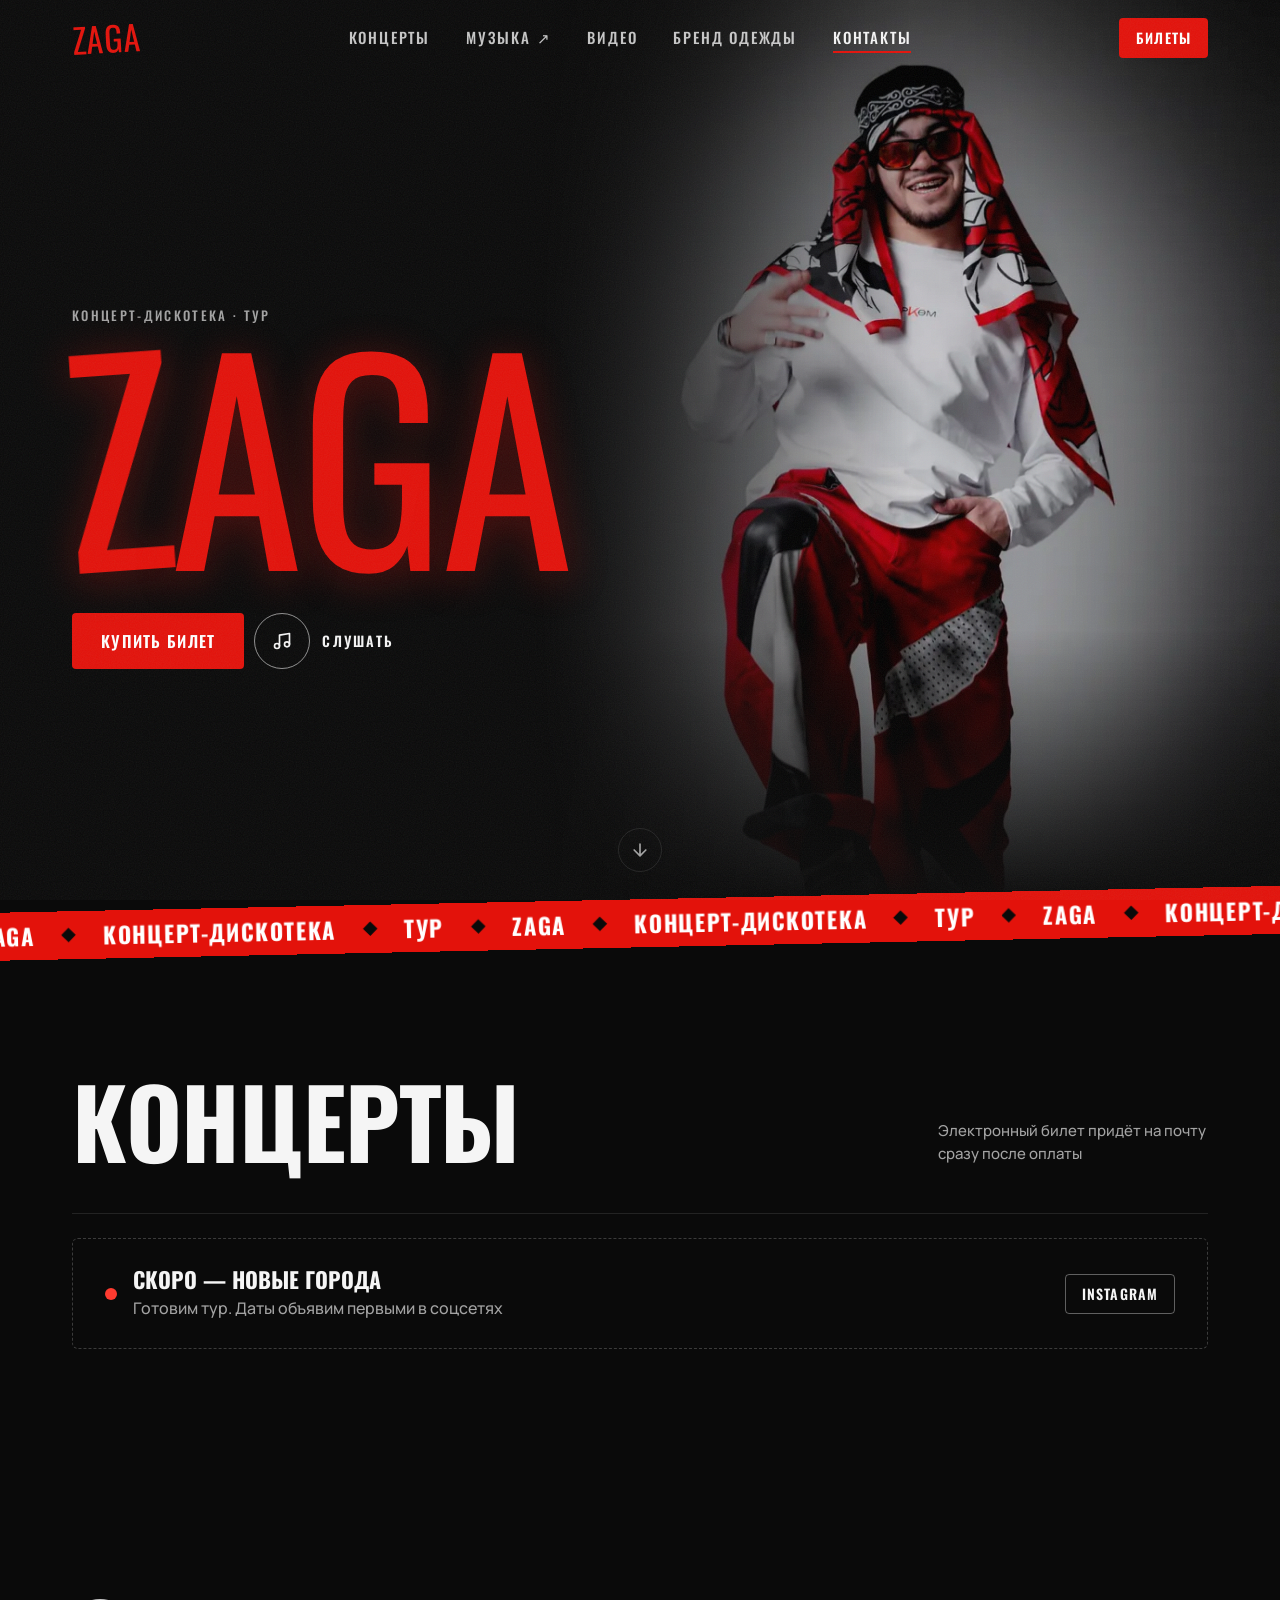
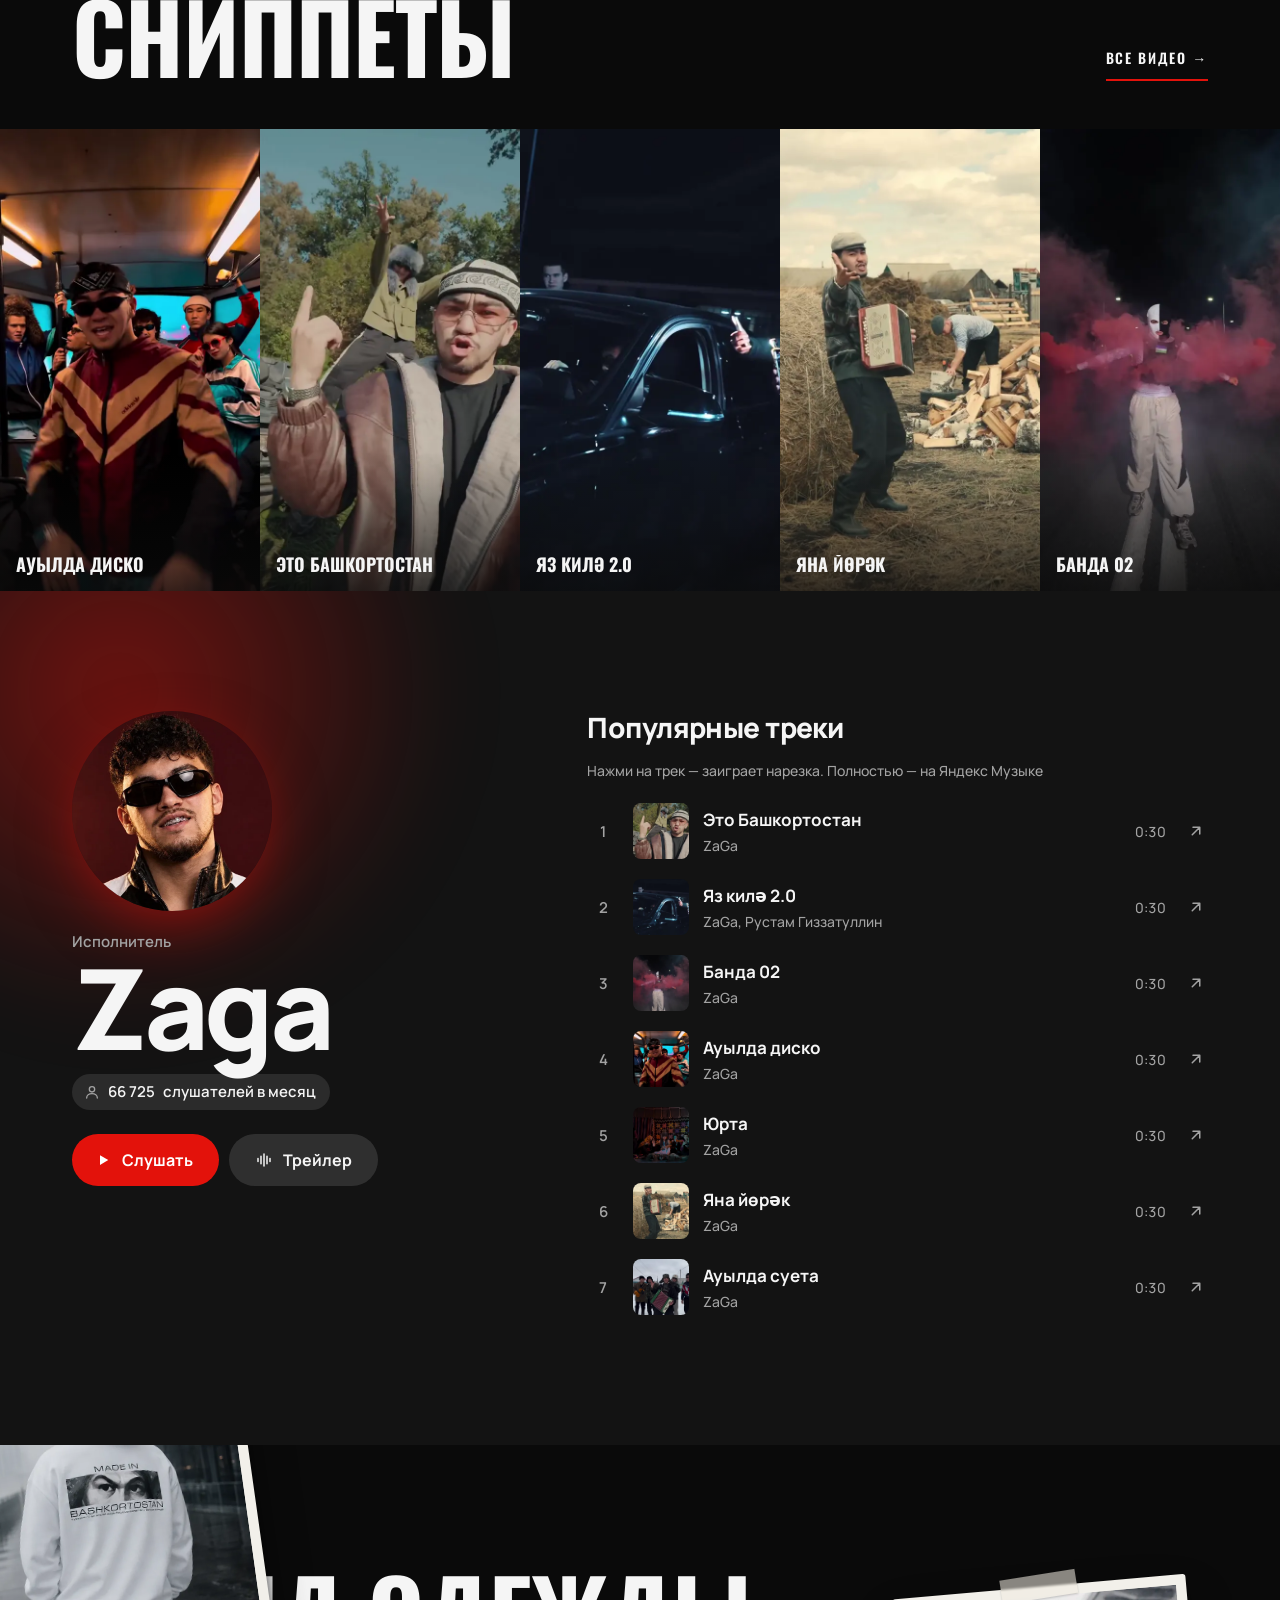
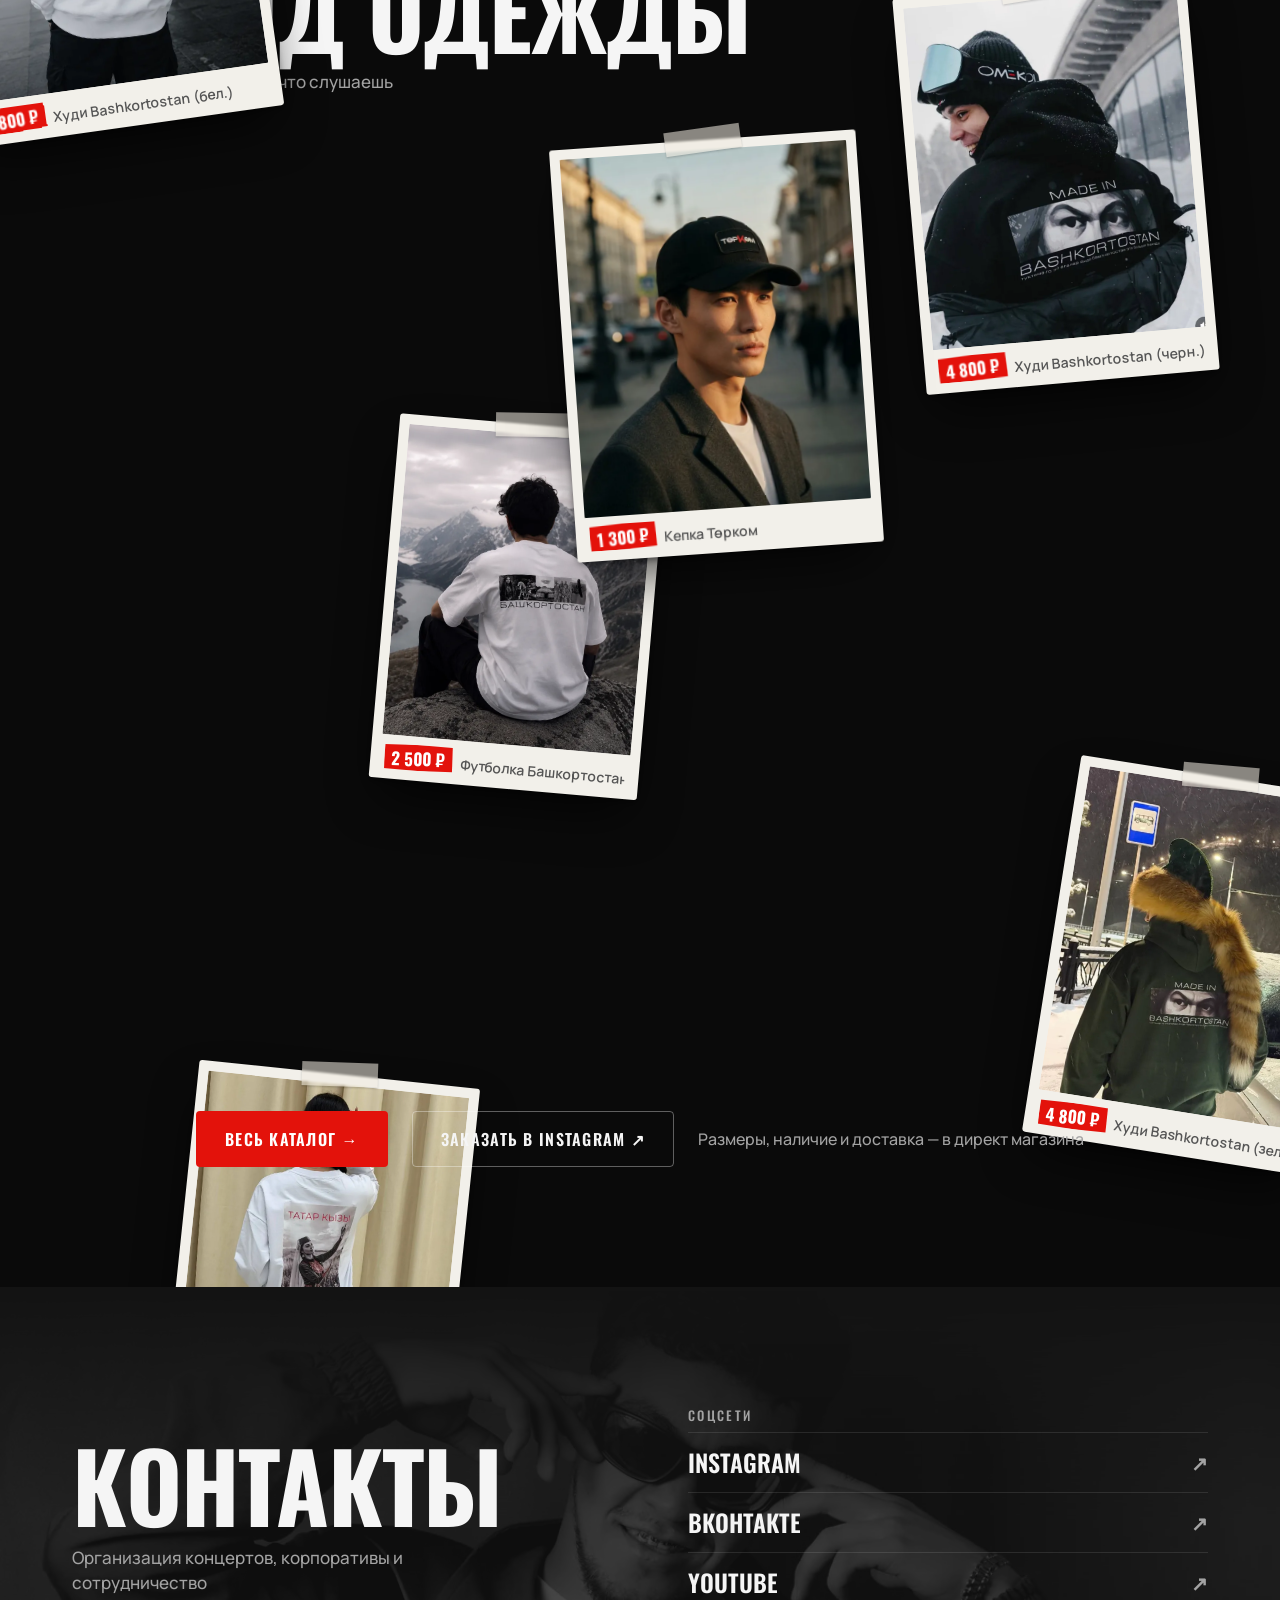
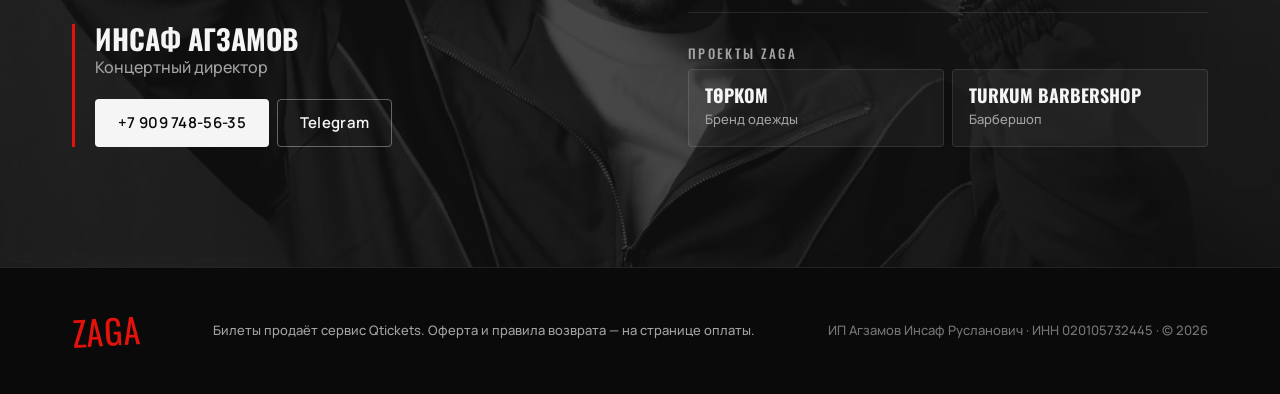
==== index.html @ f1ae8937 "v13: страница «Бренд одежды» ТӨРКӨМ с каталогом из zaga-main; «Магазин» переименован; коллаж из фото" ====
<!doctype html>
<html lang="ru">
<head>
  <meta charset="utf-8">
  <meta name="viewport" content="width=device-width, initial-scale=1, viewport-fit=cover">
  <title>ZAGA — концерты и билеты</title>
  <meta name="description" content="Официальный сайт ZAGA. Афиша концертов и электронные билеты онлайн.">
  <meta name="theme-color" content="#0a0a0a">
  <link rel="icon" href="favicon.svg" type="image/svg+xml">
  <meta property="og:title" content="ZAGA — концерты и билеты">
  <meta property="og:description" content="Афиша тура и электронные билеты онлайн">
  <meta property="og:image" content="img/hero-1400.webp">
  <link rel="preconnect" href="https://fonts.googleapis.com">
  <link rel="preconnect" href="https://fonts.gstatic.com" crossorigin>
  <link href="https://fonts.googleapis.com/css2?family=Manrope:wght@400;500;600;700&family=Oswald:wght@500;600;700&family=Permanent+Marker&display=swap" rel="stylesheet">
  <link rel="preload" as="image" href="img/hero-800.webp" imagesrcset="img/hero-800.webp 800w, img/hero-1400.webp 1400w" imagesizes="(min-width: 900px) 50vw, 100vw">
  <link rel="stylesheet" href="styles.css">
</head>
<body>

<a class="skip" href="#concerts">К афише</a>

<header class="header" id="header">
  <div class="header__inner">
    <a class="logo" href="#top" aria-label="ZAGA — наверх">ZAGA</a>
    <nav class="nav" aria-label="Основное меню">
      <a href="concerts.html">Концерты</a>
      <a href="https://music.yandex.ru/search?text=ZaGa" target="_blank" rel="noopener" data-yandex>Музыка ↗</a>
      <a href="video.html">Видео</a>
      <a href="brand.html">Бренд одежды</a>
      <a href="#contacts">Контакты</a>
    </nav>
    <a class="btn btn--red btn--sm header__cta" href="#concerts">Билеты</a>
    <button class="burger" id="burger" aria-label="Открыть меню" aria-expanded="false" aria-controls="menu">
      <span></span><span></span>
    </button>
  </div>
</header>

<div class="menu" id="menu" hidden>
  <nav aria-label="Мобильное меню">
    <a href="#top" aria-current="page">Главная</a>
    <a href="concerts.html">Концерты</a>
    <a href="https://music.yandex.ru/search?text=ZaGa" target="_blank" rel="noopener" data-yandex>Музыка ↗</a>
    <a href="video.html">Видео</a>
    <a href="brand.html">Бренд одежды</a>
    <a href="#contacts">Контакты</a>
  </nav>
  <div class="menu__socials" data-socials></div>
</div>

<main id="top">

  <!-- HERO -->
  <section class="hero">
    <div class="hero__media">
      <img src="img/hero-800.webp" srcset="img/hero-800.webp 800w, img/hero-1400.webp 1400w"
           sizes="(min-width: 900px) 50vw, 100vw" alt="ZAGA" width="800" height="1200" fetchpriority="high">
    </div>
    <div class="hero__content">
      <p class="eyebrow">Концерт-дискотека · Тур</p>
      <h1 class="hero__title" aria-label="ZAGA">
        <span>Z</span><span>A</span><span>G</span><span>A</span>
      </h1>
      <div class="hero__next" id="heroNext"></div>
      <div class="hero__actions">
        <button class="btn btn--red btn--lg" id="heroBuy">Купить билет</button>
        <a class="listen" href="#music">
          <span class="listen__circle" aria-hidden="true"><svg width="20" height="20" viewBox="0 0 24 24" fill="none" stroke="currentColor" stroke-width="2" stroke-linecap="round" stroke-linejoin="round"><path d="M9 18V5l12-2v13"/><circle cx="6" cy="18" r="3"/><circle cx="18" cy="16" r="3"/></svg></span>
          <span class="listen__label">Слушать</span>
        </a>
      </div>
    </div>
    <a class="hero__scroll" href="#concerts" aria-label="Листать к афише">
      <svg width="20" height="20" viewBox="0 0 24 24" fill="none" stroke="currentColor" stroke-width="2" stroke-linecap="round" stroke-linejoin="round" aria-hidden="true"><path d="M12 5v14M19 12l-7 7-7-7"/></svg>
    </a>
  </section>

  <div class="marquee" aria-hidden="true">
    <div class="marquee__track">
      <span>ZAGA</span><i></i><span>Концерт-дискотека</span><i></i><span>Тур</span><i></i>
      <span>ZAGA</span><i></i><span>Концерт-дискотека</span><i></i><span>Тур</span><i></i>
      <span>ZAGA</span><i></i><span>Концерт-дискотека</span><i></i><span>Тур</span><i></i>
      <span>ZAGA</span><i></i><span>Концерт-дискотека</span><i></i><span>Тур</span><i></i>
    </div>
  </div>

  <!-- CONCERTS -->
  <section class="section" id="concerts" aria-labelledby="concerts-title">
    <div class="container">
      <div class="section__head">
        <h2 class="section__title" id="concerts-title">Концерты</h2>
        <p class="section__note">Электронный билет придёт на почту сразу после оплаты</p>
      </div>
      <ol class="tour" id="tour"></ol>
      <div class="soon">
        <span class="soon__pulse" aria-hidden="true"></span>
        <div class="soon__text">
          <p class="soon__title">Скоро — новые города</p>
          <p class="muted">Готовим тур. Даты объявим первыми в соцсетях</p>
        </div>
        <div class="soon__links" data-socials-short></div>
      </div>
    </div>
  </section>

  <!-- СНИППЕТЫ: бесконечная лента -->
  <section class="snippets" aria-labelledby="snippets-title">
    <div class="container section__head">
      <h2 class="section__title" id="snippets-title">Сниппеты</h2>
      <a class="link-arrow" href="video.html">Все видео</a>
    </div>
    <div class="strip">
      <ul class="strip__track" id="strip"></ul>
    </div>
  </section>

  <!-- MUSIC: в стиле страницы артиста -->
  <section class="section music" id="music" aria-labelledby="music-title">
    <div class="music__glow" aria-hidden="true"></div>
    <div class="container music__grid">
      <div class="artist">
        <div class="artist__avatar">
          <img src="img/artist.webp" alt="Zaga" width="600" height="600" loading="lazy">
        </div>
        <div class="artist__info">
          <p class="artist__label">Исполнитель</p>
          <h2 class="artist__name" id="music-title">Zaga</h2>
          <p class="chip">
            <svg width="16" height="16" viewBox="0 0 24 24" fill="none" stroke="currentColor" stroke-width="2" stroke-linecap="round" aria-hidden="true"><circle cx="12" cy="8" r="4"/><path d="M4 21c0-4 3.6-6.5 8-6.5s8 2.5 8 6.5"/></svg>
            <span id="listeners"></span> слушателей в месяц
          </p>
          <div class="artist__actions">
            <a class="pill pill--play" id="artistListen" href="#" target="_blank" rel="noopener">
              <svg width="18" height="18" viewBox="0 0 24 24" fill="currentColor" aria-hidden="true"><path d="M8 5.5v13l11-6.5z"/></svg>
              Слушать
            </a>
            <button class="pill pill--soft" id="trailerAll" type="button">
              <svg width="18" height="18" viewBox="0 0 24 24" fill="none" stroke="currentColor" stroke-width="2" stroke-linecap="round" aria-hidden="true"><path d="M4 10v4M8 7v10M12 4v16M16 7v10M20 10v4"/></svg>
              <span>Трейлер</span>
            </button>
          </div>
        </div>
      </div>
      <div class="popular">
        <h3 class="popular__title">Популярные треки</h3>
        <p class="popular__note">Нажми на трек — заиграет нарезка. Полностью — на Яндекс Музыке</p>
        <ol class="ptracks" id="ptracks"></ol>
      </div>
    </div>
  </section>

  <!-- SHOP: коллаж -->
  <section class="shop" id="shop" aria-labelledby="shop-title">
    <div class="shop__type" aria-hidden="true">
      <span data-drift="-1">ТӨРКӨМ × ZAGA · ТӨРКӨМ × ZAGA ·</span>
      <span data-drift="1">MADE IN BASHKORTOSTAN · MADE IN BASHKORTOSTAN ·</span>
    </div>
    <div class="container shop__head">
      <h2 class="section__title" id="shop-title">Бренд одежды</h2>
      <p class="shop__lead"><img class="shop__logo" src="img/brand/torkom-logo.webp" alt="ТӨРКӨМ" width="1200" height="256" loading="lazy"> Носи то, что слушаешь</p>
    </div>
    <ul class="collage" id="merch"></ul>
    <div class="container shop__cta">
      <a class="btn btn--red btn--lg" href="brand.html">Весь каталог →</a>
      <a class="btn btn--ghost btn--lg" data-shop href="#" target="_blank" rel="noopener">Заказать в Instagram ↗</a>
      <p class="muted">Размеры, наличие и доставка — в директ магазина</p>
    </div>
  </section>

  <!-- CONTACTS -->
  <section class="section section--alt contacts" id="contacts" aria-labelledby="contacts-title">
    <img class="contacts__bg" src="img/contacts.webp" alt="" loading="lazy" width="1200" height="989">
    <div class="container contacts__grid">
      <div>
        <h2 class="section__title" id="contacts-title">Контакты</h2>
        <p class="contacts__lead">Организация концертов, корпоративы и сотрудничество</p>
        <div class="contact-card" id="contactCard"></div>
      </div>
      <div class="contacts__socials">
        <p class="eyebrow">Соцсети</p>
        <div class="socials" data-socials></div>
        <p class="eyebrow projects__label">Проекты Zaga</p>
        <div class="projects" id="projects"></div>
      </div>
    </div>
  </section>

</main>

<footer class="footer">
  <div class="container footer__inner">
    <span class="logo logo--sm">ZAGA</span>
    <p>Билеты продаёт сервис Qtickets. Оферта и правила возврата — на странице оплаты.</p>
    <p class="footer__legal">ИП Агзамов Инсаф Русланович · ИНН 020105732445 · © 2026</p>
  </div>
</footer>

<!-- Мини-плеер трейлеров -->
<div class="player" id="player" aria-label="Плеер" hidden>
  <div class="player__bar"><i id="playerProgress"></i></div>
  <img class="player__cover" id="playerCover" alt="" width="96" height="96">
  <div class="player__text">
    <span class="player__title" id="playerTitle"></span>
    <span class="player__artist">Трейлер · <span id="playerArtist"></span></span>
  </div>
  <button class="player__btn" id="playerToggle" aria-label="Пауза">
    <svg class="i-pause" width="22" height="22" viewBox="0 0 24 24" fill="currentColor" aria-hidden="true"><rect x="6" y="5" width="4" height="14" rx="1"/><rect x="14" y="5" width="4" height="14" rx="1"/></svg>
    <svg class="i-play" width="22" height="22" viewBox="0 0 24 24" fill="currentColor" aria-hidden="true"><path d="M8 5.5v13l11-6.5z"/></svg>
  </button>
  <a class="player__full" id="playerFull" href="#" target="_blank" rel="noopener">Полностью<span class="player__full-long"> на Яндекс Музыке</span> ↗</a>
  <button class="player__btn player__close" id="playerClose" aria-label="Закрыть плеер">
    <svg width="18" height="18" viewBox="0 0 24 24" fill="none" stroke="currentColor" stroke-width="2" stroke-linecap="round" aria-hidden="true"><path d="M18 6 6 18M6 6l12 12"/></svg>
  </button>
</div>

<!-- Мобильная кнопка покупки -->
<div class="sticky-buy" id="stickyBuy" aria-hidden="true">
  <a class="btn btn--red btn--block" href="#concerts" tabindex="-1">Купить билет</a>
</div>

<!-- Окно покупки (виджет Qtickets) -->
<dialog class="modal" id="ticketModal" aria-labelledby="modalTitle">
  <div class="modal__head">
    <div>
      <p class="eyebrow eyebrow--red" id="modalDate"></p>
      <h3 class="modal__title" id="modalTitle"></h3>
    </div>
    <button class="modal__close" data-modal-close aria-label="Закрыть">
      <svg width="22" height="22" viewBox="0 0 24 24" fill="none" stroke="currentColor" stroke-width="2" stroke-linecap="round" aria-hidden="true"><path d="M18 6 6 18M6 6l12 12"/></svg>
    </button>
  </div>
  <div class="modal__body" data-modal-body></div>
</dialog>

<!-- Плеер сниппетов -->
<dialog class="modal modal--video" id="videoModal" aria-labelledby="videoTitle">
  <div class="modal__head">
    <div>
      <h3 class="modal__title" id="videoTitle"></h3>
    </div>
    <button class="modal__close" data-modal-close aria-label="Закрыть">
      <svg width="22" height="22" viewBox="0 0 24 24" fill="none" stroke="currentColor" stroke-width="2" stroke-linecap="round" aria-hidden="true"><path d="M18 6 6 18M6 6l12 12"/></svg>
    </button>
  </div>
  <div class="modal__body" data-modal-body></div>
</dialog>

<script src="data.js"></script>
<script src="app.js"></script>
</body>
</html>
---- styles.css ----
:root {
  --bg: #0a0a0a;
  --surface: #131313;
  --surface-2: #1b1b1b;
  --line: rgba(255, 255, 255, .1);
  --text: #f5f5f5;
  --muted: #a3a3a3;
  --red: #e3120b;          /* заливки, кнопки */
  --red-hover: #ff2016;
  --red-text: #ff3b30;     /* красный текст на чёрном (контраст 5:1) */

  --f-display: "Oswald", "Arial Narrow", sans-serif;
  --f-body: "Manrope", system-ui, sans-serif;
  --f-logo: "Permanent Marker", "Oswald", cursive;

  --gutter: 16px;
  --container: 1200px;
  --radius: 4px;
  --ease: cubic-bezier(.2, .7, .2, 1);
  --header-h: 64px;
}

*, *::before, *::after { box-sizing: border-box; }
[hidden] { display: none !important; }
html { scroll-behavior: smooth; scroll-padding-top: var(--header-h); -webkit-text-size-adjust: 100%; }
body {
  margin: 0;
  background: var(--bg);
  color: var(--text);
  font: 500 16px/1.5 var(--f-body);
  -webkit-font-smoothing: antialiased;
  overflow-x: hidden; overflow-x: clip;
}
body.no-scroll { overflow: hidden; overflow: clip; }
/* Зерно поверх всего — убирает «цифровую» плоскость чёрного */
body::after {
  content: ""; position: fixed; inset: 0; z-index: 70; pointer-events: none; opacity: .07;
  background-image: url("data:image/svg+xml,%3Csvg xmlns='http://www.w3.org/2000/svg' width='160' height='160'%3E%3Cfilter id='n'%3E%3CfeTurbulence type='fractalNoise' baseFrequency='.85' numOctaves='3' stitchTiles='stitch'/%3E%3C/filter%3E%3Crect width='100%25' height='100%25' filter='url(%23n)'/%3E%3C/svg%3E");
}
h1, h2, h3 { text-wrap: balance; }
p { text-wrap: pretty; }
img { display: block; max-width: 100%; height: auto; }
a { color: inherit; text-decoration: none; }
button { font: inherit; color: inherit; background: none; border: 0; cursor: pointer; }
ol, ul { list-style: none; margin: 0; padding: 0; }
h1, h2, h3, p, figure { margin: 0; }
:focus-visible { outline: 2px solid var(--text); outline-offset: 3px; }
.muted { color: var(--muted); }

.skip { position: absolute; left: -9999px; top: 8px; z-index: 100; background: var(--text); color: var(--bg); padding: 8px 12px; }
.skip:focus { left: 8px; }

.container { width: 100%; max-width: var(--container); margin: 0 auto; padding: 0 var(--gutter); }

/* ---------- Кнопки ---------- */
.btn {
  display: inline-flex; align-items: center; justify-content: center; gap: 8px;
  min-height: 48px; padding: 0 22px;
  font: 600 15px/1 var(--f-display); letter-spacing: .08em; text-transform: uppercase;
  border-radius: var(--radius); border: 1px solid transparent;
  transition: background-color .2s var(--ease), color .2s var(--ease), border-color .2s var(--ease), transform .15s var(--ease);
  white-space: nowrap;
}
.btn:active { transform: scale(.97); }
.btn--red { background: var(--red); color: #fff; }
.btn--red:hover { background: var(--red-hover); }
.btn--ghost { border-color: rgba(255, 255, 255, .35); color: var(--text); }
.btn--ghost:hover { border-color: var(--text); background: rgba(255, 255, 255, .06); }
.btn--light { background: var(--text); color: var(--bg); }
.btn--light:hover { background: #fff; }
.btn--sm { min-height: 40px; padding: 0 16px; font-size: 14px; }
.btn--lg { min-height: 56px; padding: 0 28px; font-size: 16px; }
.btn--block { width: 100%; }

.eyebrow {
  font: 500 13px/1.3 var(--f-display); letter-spacing: .18em; text-transform: uppercase; color: var(--muted);
}
.eyebrow--red { color: var(--red-text); }

/* ---------- Шапка ---------- */
.header {
  position: fixed; inset: 0 0 auto; z-index: 50; height: var(--header-h);
  transition: background-color .3s var(--ease), border-color .3s var(--ease), backdrop-filter .3s;
  border-bottom: 1px solid transparent;
  padding-top: env(safe-area-inset-top);
}
.header.is-solid, .header.menu-open {
  background: rgba(10, 10, 10, .82); backdrop-filter: blur(14px); -webkit-backdrop-filter: blur(14px);
  border-bottom-color: var(--line);
}
.header__inner {
  height: 100%; max-width: var(--container); margin: 0 auto; padding: 0 var(--gutter);
  display: flex; align-items: center; gap: 12px;
}
.logo {
  font: 400 30px/1 var(--f-logo); color: var(--red); letter-spacing: .02em;
  transform: rotate(-3deg); margin-right: auto; padding: 6px 0;
}
.logo--sm { font-size: 26px; margin: 0; }
.nav { display: none; }
.header__cta { margin-left: auto; }

.burger { width: 44px; height: 44px; display: grid; place-content: center; gap: 7px; margin-right: -10px; }
.burger span { display: block; width: 24px; height: 2px; background: var(--text); transition: transform .25s var(--ease); }
.burger[aria-expanded="true"] span:first-child { transform: translateY(4.5px) rotate(45deg); }
.burger[aria-expanded="true"] span:last-child { transform: translateY(-4.5px) rotate(-45deg); }

.menu {
  position: fixed; inset: 0; z-index: 40; background: var(--bg);
  padding: calc(var(--header-h) + 32px + env(safe-area-inset-top)) var(--gutter) 32px;
  display: flex; flex-direction: column; justify-content: space-between;
  opacity: 0; transition: opacity .25s var(--ease);
}
.menu[hidden] { display: none; }
.menu:not(.is-open) { pointer-events: none; }
.menu.is-open { opacity: 1; }
.menu nav { display: flex; flex-direction: column; }
.menu nav a {
  font: 700 clamp(36px, 11vw, 60px)/1.15 var(--f-display); text-transform: uppercase;
  padding: 6px 0; border-bottom: 1px solid var(--line);
}
.menu nav a:active, .menu nav a[aria-current="page"] { color: var(--red-text); }
.menu nav a { opacity: 0; transform: translateY(12px); transition: opacity .25s var(--ease), transform .25s var(--ease); }
.menu.is-open nav a { opacity: 1; transform: none; }
.menu.is-open nav a:nth-child(2) { transition-delay: 40ms; }
.menu.is-open nav a:nth-child(3) { transition-delay: 80ms; }
.menu.is-open nav a:nth-child(4) { transition-delay: 120ms; }
.menu.is-open nav a:nth-child(5) { transition-delay: 160ms; }
.menu.is-open nav a:nth-child(6) { transition-delay: 200ms; }
.menu__socials { display: flex; flex-wrap: wrap; gap: 8px 20px; color: var(--muted); }
.menu__socials a { padding: 10px 0; }

@media (min-width: 900px) {
  :root { --header-h: 76px; --gutter: 32px; }
  .burger, .menu { display: none !important; }
  .logo { margin-right: 0; font-size: 34px; }
  .nav { display: flex; gap: 36px; margin: 0 auto; }
  .nav a {
    font: 500 15px/1 var(--f-display); letter-spacing: .12em; text-transform: uppercase;
    padding: 12px 0; position: relative; color: rgba(245, 245, 245, .8); transition: color .2s;
  }
  .nav a::after {
    content: ""; position: absolute; left: 0; right: 0; bottom: 4px; height: 2px; background: var(--red);
    transform: scaleX(0); transform-origin: left; transition: transform .25s var(--ease);
  }
  .nav a:hover, .nav a.is-active { color: var(--text); }
  .nav a:hover::after, .nav a.is-active::after { transform: scaleX(1); }
  .header__cta { margin-left: 0; }
}

/* ---------- Первый экран ---------- */
.hero {
  position: relative; min-height: 100svh; display: flex; align-items: flex-end;
  overflow: hidden; overflow: clip; isolation: isolate;
}
.hero__media { position: absolute; inset: 0; z-index: -1; }
.hero__media img {
  width: 100%; height: 100%; object-fit: cover; object-position: 50% 15%;
  animation: heroIn 1.6s var(--ease) both;
}
.hero__media::after {
  content: ""; position: absolute; inset: 0;
  background:
    linear-gradient(to bottom, rgba(10,10,10,.55) 0%, rgba(10,10,10,0) 18%),
    linear-gradient(to top, var(--bg) 4%, rgba(10,10,10,.85) 30%, rgba(10,10,10,0) 60%);
}
.hero__content {
  width: 100%; padding: 0 var(--gutter) calc(40px + env(safe-area-inset-bottom));
  display: flex; flex-direction: column; gap: 16px;
}
.hero__title {
  font: 400 clamp(96px, 34vw, 260px)/.82 var(--f-logo); color: var(--red);
  display: flex; letter-spacing: -.01em; margin: 0 0 4px -.04em;
  text-shadow: 0 6px 40px rgba(227, 18, 11, .35);
}
.hero__title span { display: inline-block; animation: letterIn .8s var(--ease) both; }
.hero__title span:nth-child(1) { animation-delay: .15s; transform: rotate(-4deg); }
.hero__title span:nth-child(2) { animation-delay: .23s; }
.hero__title span:nth-child(3) { animation-delay: .31s; }
.hero__title span:nth-child(4) { animation-delay: .39s; }
.hero__next { display: flex; flex-direction: column; gap: 6px; }
.hero__next .eyebrow { display: flex; align-items: center; gap: 10px; color: var(--text); }
.hero__next-date { font: 700 clamp(28px, 8vw, 40px)/1.05 var(--f-display); text-transform: uppercase; }
.hero__next-venue { color: var(--muted); font-size: 15px; }
.dot {
  width: 8px; height: 8px; border-radius: 50%; background: var(--red-text); flex: none;
  box-shadow: 0 0 0 0 rgba(255, 59, 48, .6); animation: pulse 2s infinite;
}
.hero__actions { display: flex; gap: 10px; margin-top: 8px; }
.hero__actions .btn--red { flex: 1 1 auto; }
.hero__scroll { display: none; }

@media (min-width: 900px) {
  .hero { align-items: center; }
  .hero__media { left: 42%; }
  .hero__media img { object-position: 50% 20%; }
  .hero__media::after {
    background:
      linear-gradient(to right, var(--bg) 0%, rgba(10,10,10,.6) 22%, rgba(10,10,10,0) 50%),
      linear-gradient(to top, var(--bg) 0%, rgba(10,10,10,0) 30%);
  }
  .hero__content { max-width: var(--container); margin: 0 auto; padding: var(--header-h) var(--gutter) 0; }
  .hero__title { font-size: clamp(180px, 21vw, 320px); }
  .hero__actions { margin-top: 16px; }
  .hero__actions .btn--red { flex: none; }
  .hero__scroll {
    display: grid; place-items: center; position: absolute; left: 50%; bottom: 28px; translate: -50% 0;
    width: 44px; height: 44px; border: 1px solid var(--line); border-radius: 50%; color: var(--muted);
    animation: bob 2.4s ease-in-out infinite;
  }
}

/* ---------- Бегущая строка ---------- */
.marquee { background: var(--red); overflow: hidden; overflow: clip; padding: 12px 0; transform: rotate(-1.2deg) scale(1.03); margin: 0 0 8px; }
.marquee__track { display: flex; align-items: center; gap: 28px; width: max-content; animation: marquee 28s linear infinite; }
.marquee span { font: 700 22px/1 var(--f-display); text-transform: uppercase; letter-spacing: .06em; color: #fff; white-space: nowrap; }
.marquee i { width: 10px; height: 10px; background: var(--bg); transform: rotate(45deg); flex: none; }

/* ---------- Секции ---------- */
.section { padding: 72px 0; }
.section--alt { background: var(--surface); }
.section__head { display: flex; flex-wrap: wrap; align-items: end; justify-content: space-between; gap: 12px 24px; margin-bottom: 32px; }
.section__title {
  font: 700 clamp(44px, 12vw, 96px)/.95 var(--f-display); text-transform: uppercase; letter-spacing: -.01em;
}
.section__note { color: var(--muted); font-size: 15px; max-width: 30ch; }
@media (min-width: 900px) { .section { padding: 120px 0; } .section__head { margin-bottom: 48px; } }

.link-arrow {
  font: 600 14px/1 var(--f-display); letter-spacing: .12em; text-transform: uppercase;
  padding: 14px 0; border-bottom: 2px solid var(--red); transition: color .2s;
}
.link-arrow::after { content: " →"; }

/* ---------- Афиша ---------- */
.tour { border-top: 1px solid var(--line); }
.gig {
  display: grid; grid-template-columns: 76px 1fr; gap: 6px 16px; align-items: center;
  padding: 20px 0; border-bottom: 1px solid var(--line); position: relative;
}
.gig__date { display: flex; flex-direction: column; }
.gig__day { font: 700 44px/1 var(--f-display); font-variant-numeric: tabular-nums; }
.gig__mon { font: 500 12px/1.4 var(--f-display); letter-spacing: .14em; text-transform: uppercase; color: var(--red-text); margin-top: 4px; }
.gig__place { display: flex; flex-direction: column; min-width: 0; }
.gig__city { font: 700 26px/1.1 var(--f-display); text-transform: uppercase; overflow-wrap: anywhere; }
.gig__venue { color: var(--muted); font-size: 15px; margin-top: 4px; }
.gig__buy { grid-column: 1 / -1; margin-top: 12px; }
.gig__addr {
  display: inline-flex; align-items: center; gap: 6px; align-self: flex-start; margin-top: 6px; padding: 4px 0;
  font-size: 14px; color: var(--text); border-bottom: 1px dashed rgba(255,255,255,.35); transition: color .2s, border-color .2s;
}
.gig__addr svg { color: var(--red-text); flex: none; }

.soon {
  display: grid; grid-template-columns: auto 1fr; gap: 14px 16px; align-items: center;
  margin-top: 24px; padding: 22px; border: 1px dashed rgba(255,255,255,.2); border-radius: 6px;
}
.soon__pulse { width: 12px; height: 12px; border-radius: 50%; background: var(--red-text); animation: pulse 2s infinite; }
.soon__title { font: 700 22px/1.15 var(--f-display); text-transform: uppercase; margin-bottom: 4px; }
.soon__links { grid-column: 1 / -1; display: flex; flex-wrap: wrap; gap: 8px; }
@media (min-width: 700px) {
  .soon { grid-template-columns: auto 1fr auto; padding: 28px 32px; }
  .soon__links { grid-column: auto; }
}

@media (min-width: 700px) {
  .gig { grid-template-columns: 110px 1fr auto; gap: 24px; padding: 26px 8px; transition: background-color .25s var(--ease); }
  .gig__day { font-size: 56px; }
  .gig__city { font-size: 34px; }
  .gig__buy { grid-column: auto; margin: 0; }
  .gig::before {
    content: ""; position: absolute; left: 0; top: -1px; bottom: -1px; width: 3px; background: var(--red);
    transform: scaleY(0); transition: transform .25s var(--ease);
  }
}

/* ---------- Музыка: в стиле страницы артиста ---------- */
.music { position: relative; overflow: hidden; overflow: clip; isolation: isolate; background: var(--surface); }
.music__glow {
  position: absolute; z-index: -1; width: 720px; height: 720px; left: -240px; top: -260px; border-radius: 50%;
  background: radial-gradient(circle, rgba(227, 18, 11, .45), rgba(227, 18, 11, 0) 65%);
  filter: blur(40px); animation: glow 9s ease-in-out infinite alternate;
}
.music__grid { display: grid; gap: 40px; }

.artist { display: flex; flex-direction: column; align-items: flex-start; gap: 20px; }
.artist__avatar {
  width: 140px; aspect-ratio: 1; border-radius: 50%; overflow: hidden; overflow: clip; flex: none;
  box-shadow: 0 20px 60px -10px rgba(227, 18, 11, .55);
}
.artist__avatar img { width: 100%; height: 100%; object-fit: cover; }
.artist__label { font-size: 15px; font-weight: 600; color: var(--muted); }
.artist__name { font: 800 clamp(64px, 18vw, 112px)/.95 var(--f-body); letter-spacing: -.04em; margin: 2px 0 12px; }
.chip {
  display: inline-flex; align-items: center; gap: 8px; padding: 7px 14px 7px 12px; border-radius: 999px;
  background: rgba(255,255,255,.1); font-size: 15px; font-weight: 600;
}
.chip svg { color: var(--muted); }
.artist__actions { display: flex; flex-wrap: wrap; gap: 10px; margin-top: 24px; }
.pill {
  display: inline-flex; align-items: center; gap: 10px; min-height: 52px; padding: 0 26px; border-radius: 999px;
  font: 700 16px/1 var(--f-body); transition: background-color .2s var(--ease), transform .16s ease-out, color .2s;
}
.pill:active { transform: scale(.96); }
.pill--play { background: var(--red); color: #fff; padding-left: 22px; }
.pill--soft { background: rgba(255,255,255,.12); }
.pill--soft.is-on { background: var(--text); color: var(--bg); }

.popular__title { font: 800 26px/1.2 var(--f-body); letter-spacing: -.02em; }
.popular__note { color: var(--muted); font-size: 14px; margin: 6px 0 12px; }
.ptrack {
  display: grid; grid-template-columns: minmax(0, 1fr) auto 40px; align-items: center; gap: 4px;
  margin: 0 -10px; padding-right: 2px; border-radius: 12px; transition: background-color .2s var(--ease);
}
.ptrack__main {
  display: grid; grid-template-columns: 28px 48px minmax(0, 1fr); align-items: center; gap: 14px;
  min-height: 68px; padding: 8px 10px; text-align: left; border-radius: 12px; transition: transform .16s ease-out;
}
.ptrack__main:active { transform: scale(.98); }
.ptrack__n { position: relative; display: grid; place-items: center; height: 24px; color: var(--muted); font: 600 15px/1 var(--f-body); }
.ptrack__n > * { grid-area: 1 / 1; }
.ptrack__play, .ptrack__pause, .eq { opacity: 0; transition: opacity .15s; }
.ptrack__cover { width: 48px; height: 48px; border-radius: 8px; overflow: hidden; overflow: clip; background: var(--surface-2); }
.ptrack__cover img { width: 100%; height: 100%; object-fit: cover; }
.ptrack__text { display: flex; flex-direction: column; gap: 3px; min-width: 0; }
.ptrack__title { font-weight: 700; font-size: 16px; white-space: nowrap; overflow: hidden; overflow: clip; text-overflow: ellipsis; transition: color .2s; }
.ptrack__artist { font-size: 14px; color: var(--muted); white-space: nowrap; overflow: hidden; overflow: clip; text-overflow: ellipsis; }
.ptrack__progress { height: 2px; background: rgba(255,255,255,.12); border-radius: 2px; overflow: hidden; overflow: clip; margin-top: 6px; display: none; }
.ptrack__progress i { display: block; height: 100%; background: var(--red-text); transform: scaleX(0); transform-origin: left; }
.ptrack__dur { color: var(--muted); font-size: 14px; font-variant-numeric: tabular-nums; padding: 0 6px; }
.ptrack__full { width: 40px; height: 40px; display: grid; place-items: center; border-radius: 50%; color: var(--muted); transition: color .2s, background-color .2s; }

/* Текущий трек: эквалайзер, когда играет */
.ptrack.is-current { background: rgba(255,255,255,.07); }
.ptrack.is-current .ptrack__title { color: var(--red-text); }
.ptrack.is-current .ptrack__num { opacity: 0; }
.ptrack.is-current .ptrack__progress { display: block; }
.ptrack.is-current:not(.is-playing) .ptrack__play { opacity: 1; color: var(--red-text); }
.ptrack.is-playing .eq { opacity: 1; }
.eq { display: flex; align-items: flex-end; gap: 2px; height: 16px; }
.eq i { width: 3px; height: 100%; background: var(--red-text); border-radius: 1px; transform-origin: bottom; animation: eq 1s ease-in-out infinite; }
.eq i:nth-child(1) { animation-delay: -.2s; }
.eq i:nth-child(2) { animation-delay: -.5s; }
.eq i:nth-child(3) { animation-delay: -.8s; }

/* Кнопка «Слушать» на первом экране */
.listen { display: inline-flex; align-items: center; gap: 12px; padding-right: 8px; min-height: 56px; }
.listen__circle {
  width: 56px; height: 56px; border-radius: 50%; display: grid; place-items: center; flex: none;
  border: 1.5px solid rgba(255,255,255,.55); transition: background-color .2s var(--ease), border-color .2s, transform .16s ease-out;
}
.listen:active .listen__circle { transform: scale(.94); }
.listen__label { font: 600 14px/1 var(--f-display); letter-spacing: .16em; text-transform: uppercase; }

/* Мини-плеер */
.player {
  position: fixed; left: 8px; right: 8px; bottom: calc(8px + env(safe-area-inset-bottom)); z-index: 35;
  display: grid; grid-template-columns: 44px minmax(0, 1fr) 44px auto 40px; align-items: center; gap: 10px;
  padding: 8px; border-radius: 14px; overflow: hidden; overflow: clip;
  background: rgba(28, 28, 28, .92); backdrop-filter: blur(16px); -webkit-backdrop-filter: blur(16px);
  box-shadow: 0 16px 40px rgba(0,0,0,.5), inset 0 0 0 1px rgba(255,255,255,.08);
  transform: translateY(140%); transition: transform .3s var(--ease);
}
.player.is-open { transform: none; }
.player__bar { position: absolute; left: 0; right: 0; top: 0; height: 2px; background: rgba(255,255,255,.1); }
.player__bar i { display: block; height: 100%; background: var(--red-text); transform: scaleX(0); transform-origin: left; }
.player__cover { width: 44px; height: 44px; border-radius: 8px; object-fit: cover; }
.player__text { display: flex; flex-direction: column; min-width: 0; }
.player__title { font-weight: 700; font-size: 15px; white-space: nowrap; overflow: hidden; overflow: clip; text-overflow: ellipsis; }
.player__artist { font-size: 13px; color: var(--muted); white-space: nowrap; overflow: hidden; overflow: clip; text-overflow: ellipsis; }
.player__btn { width: 44px; height: 44px; display: grid; place-items: center; border-radius: 50%; transition: background-color .2s, transform .16s ease-out; }
.player__btn:active { transform: scale(.92); }
.player__btn > svg { grid-area: 1 / 1; }
.player .i-play { display: none; }
.player.is-paused .i-play { display: block; }
.player.is-paused .i-pause { display: none; }
.player__full { font-size: 13px; font-weight: 700; color: var(--red-text); white-space: nowrap; padding: 10px 4px; }
.player__full-long { display: none; }
.player__close { width: 40px; height: 40px; color: var(--muted); }
body.has-player .sticky-buy { display: none; }
body.has-player .footer { padding-bottom: calc(110px + env(safe-area-inset-bottom)); }
@media (min-width: 700px) {
  .player { left: 50%; right: auto; width: 640px; translate: -50% 0; bottom: 20px; padding: 10px 12px; grid-template-columns: 52px minmax(0, 1fr) 44px auto 40px; gap: 14px; }
  .player__cover { width: 52px; height: 52px; }
  .player__full-long { display: inline; }
}

.modal--video .modal__body { position: relative; }
.modal__ig {
  position: absolute; left: 50%; bottom: calc(16px + env(safe-area-inset-bottom)); translate: -50% 0; z-index: 2;
  padding: 10px 16px; border-radius: 999px; background: rgba(10,10,10,.6); backdrop-filter: blur(8px);
  font-size: 14px; font-weight: 700; white-space: nowrap;
}

@media (min-width: 900px) {
  .music__grid { grid-template-columns: 5fr 7fr; gap: 72px; align-items: start; }
  .artist { position: sticky; top: calc(var(--header-h) + 32px); }
  .artist__avatar { width: 200px; }
  .popular__title { font-size: 28px; margin-bottom: 16px; }
  .ptrack__main { grid-template-columns: 32px 56px minmax(0, 1fr); min-height: 76px; }
  .ptrack__cover { width: 56px; height: 56px; }
  .ptrack__title { font-size: 17px; }
}

/* ---------- Магазин: коллаж ---------- */
.shop { position: relative; overflow: hidden; overflow: clip; isolation: isolate; padding: 72px 0 80px; }
.shop__type {
  position: absolute; z-index: -1; left: 0; right: 0; top: 46%; translate: 0 -50%;
  display: flex; flex-direction: column; align-items: center; gap: 0; pointer-events: none; rotate: -6deg;
}
.shop__type span {
  font: 700 clamp(84px, 26vw, 260px)/.92 var(--f-display); text-transform: uppercase; white-space: nowrap;
  color: transparent; -webkit-text-stroke: 1.5px rgba(255,255,255,.22); will-change: transform;
}
.shop__type span:last-child { -webkit-text-stroke-color: rgba(227,18,11,.35); }
.shop__head { position: relative; z-index: 2; }
.shop__lead { color: var(--muted); font-size: 17px; margin-top: 12px; }

.collage { position: relative; height: 205vw; margin: 44px 0 8px; }
.tee { position: absolute; }
.tee__card {
  --py: 0px; position: relative; background: #f2f0ea; padding: 7px 7px 34px; border-radius: 3px;
  box-shadow: 0 24px 50px -12px rgba(0,0,0,.75), 0 2px 6px rgba(0,0,0,.4);
  transform: translateY(var(--py)) rotate(var(--r, 0deg));
  transition: rotate .4s var(--ease), scale .4s var(--ease), box-shadow .4s var(--ease);
}
.tee__card img { width: 100%; aspect-ratio: 4 / 5; object-fit: cover; border-radius: 1px; }
.tee__tape {
  position: absolute; z-index: 2; left: 50%; top: -12px; width: 76px; height: 24px; translate: -50% 0; rotate: -4deg;
  background: rgba(240, 236, 225, .55); backdrop-filter: blur(1px); box-shadow: 0 1px 2px rgba(0,0,0,.2);
}
.tee__tag {
  position: absolute; left: 10px; right: 10px; bottom: 6px; display: flex; align-items: baseline; gap: 8px; color: #141414;
  font-size: 12px; line-height: 1.2; overflow: hidden; overflow: clip;
}
.tee__tag span { white-space: nowrap; overflow: hidden; overflow: clip; text-overflow: ellipsis; color: #555; font-weight: 600; }
.tee__tag b {
  flex: none; font: 700 14px/1 var(--f-display); color: #fff; background: var(--red); padding: 5px 7px 4px; rotate: -3deg;
}

/* Раскладка — телефон: часть вещей уходит за края экрана */
.tee:nth-child(1) { left: -16%; top: 0;   width: 56%; z-index: 2; --r: -9deg; }
.tee:nth-child(2) { right: 3%;  top: 6%;  width: 46%; z-index: 3; --r: 7deg; }
.tee:nth-child(3) { left: 20%;  top: 31%; width: 54%; z-index: 4; --r: -3deg; }
.tee:nth-child(4) { left: -4%;  top: 58%; width: 44%; z-index: 3; --r: 8deg; }
.tee:nth-child(5) { right: -14%; top: 52%; width: 52%; z-index: 5; --r: -7deg; }
.tee:nth-child(6) { left: 28%;  top: 79%; width: 46%; z-index: 6; --r: 4deg; }
.tee:nth-child(n+7) { display: none; }

.shop__cta { position: relative; z-index: 7; display: flex; flex-direction: column; align-items: flex-start; gap: 12px; }
.shop__cta .btn { gap: 10px; }

@media (min-width: 900px) {
  .shop { padding: 120px 0 120px; }
  .shop__type { top: 52%; }
  .collage { height: 960px; max-width: 1440px; margin: 32px auto 0; }
  .tee:nth-child(n) { left: auto; right: auto; top: auto; }
  .tee:nth-child(1) { left: -5%;  top: 2%;  width: 25%; --r: -8deg; }
  .tee:nth-child(2) { left: 30%;  top: 0;   width: 21%; --r: 5deg; }
  .tee:nth-child(3) { right: 6%;  top: 6%;  width: 23%; --r: -5deg; }
  .tee:nth-child(4) { left: 14%;  top: 47%; width: 22%; --r: 6deg; }
  .tee:nth-child(5) { left: 44%;  top: 40%; width: 24%; --r: -4deg; }
  .tee:nth-child(6) { right: -4%; top: 52%; width: 22%; --r: 9deg; }
  .tee__card { padding: 10px 10px 44px; }
  .tee__tag { left: 14px; right: 14px; bottom: 10px; font-size: 14px; }
  .tee__tag b { font-size: 17px; }
  .shop__cta { flex-direction: row; align-items: center; gap: 24px; justify-content: center; margin-top: 24px; }
}

/* ---------- Контакты ---------- */
.contacts { position: relative; overflow: hidden; overflow: clip; isolation: isolate; }
.contacts__bg {
  position: absolute; inset: 0; z-index: -1; width: 100%; height: 100%;
  object-fit: cover; object-position: 50% 30%; opacity: .22; filter: grayscale(1) contrast(1.1);
  -webkit-mask-image: linear-gradient(to bottom, transparent, #000 40%);
  mask-image: linear-gradient(to bottom, transparent, #000 40%);
}
.contacts__grid { display: grid; gap: 48px; }
.contacts__lead { color: var(--muted); margin: 16px 0 28px; font-size: 17px; max-width: 34ch; }
.contact-card { border-left: 3px solid var(--red); padding-left: 20px; }
.contact-card__name { font: 700 28px/1.1 var(--f-display); text-transform: uppercase; }
.contact-card__links { display: flex; flex-wrap: wrap; gap: 8px; margin-top: 20px; }
.contact-card__links .btn { text-transform: none; letter-spacing: .02em; font-family: var(--f-body); font-weight: 600; }
.contacts__socials .eyebrow { margin-bottom: 8px; }
.socials { display: flex; flex-direction: column; border-top: 1px solid var(--line); }
.socials a {
  display: flex; justify-content: space-between; align-items: center; min-height: 60px;
  border-bottom: 1px solid var(--line); font: 600 24px/1 var(--f-display); text-transform: uppercase; transition: color .2s, transform .25s var(--ease);
}
.socials a::after { content: "↗"; color: var(--muted); font-size: 20px; }
.projects__label { margin: 32px 0 8px; }
.projects { display: grid; grid-template-columns: 1fr 1fr; gap: 8px; }
.project {
  display: flex; flex-direction: column; gap: 4px; padding: 16px; border-radius: var(--radius);
  background: rgba(255,255,255,.05); border: 1px solid var(--line); transition: border-color .2s, background-color .2s, transform .16s ease-out;
}
.project:active { transform: scale(.97); }
.project__name { font: 700 18px/1.1 var(--f-display); text-transform: uppercase; }
.project__note { font-size: 13px; color: var(--muted); }
@media (min-width: 900px) { .contacts__grid { grid-template-columns: 1fr 1fr; gap: 96px; align-items: end; } }

/* ---------- Подвал ---------- */
.footer { padding: 40px 0 calc(110px + env(safe-area-inset-bottom)); border-top: 1px solid var(--line); color: var(--muted); font-size: 13px; }
.footer__inner { display: flex; flex-direction: column; gap: 12px; }
.footer__legal { opacity: .7; }
@media (min-width: 900px) {
  .footer { padding-bottom: 40px; }
  .footer__inner { flex-direction: row; align-items: center; justify-content: space-between; gap: 32px; }
}


/* ---------- Сниппеты: бесконечная лента ---------- */
.snippets { padding: 72px 0 0; background: var(--bg); }
.strip { overflow: hidden; overflow: clip; }
.strip__track { display: flex; width: max-content; animation: strip var(--dur, 40s) linear infinite; }
.strip__track li { flex: 0 0 auto; }
.strip__item { position: relative; display: block; width: 46vw; aspect-ratio: 9 / 16; overflow: hidden; overflow: clip; background: var(--surface-2); }
.strip__item img, .strip__item video { position: absolute; inset: 0; width: 100%; height: 100%; object-fit: cover; }
.strip__item video { opacity: 0; transition: opacity .4s var(--ease); }
.strip__item video.is-playing { opacity: 1; }
.strip__item::after {
  content: ""; position: absolute; inset: 0; z-index: 1; pointer-events: none;
  background: linear-gradient(to top, rgba(10,10,10,.75), rgba(10,10,10,0) 30%);
}
.strip__title {
  position: absolute; z-index: 2; left: 12px; right: 12px; bottom: 12px; text-align: left;
  font: 700 16px/1.1 var(--f-display); text-transform: uppercase; white-space: nowrap; overflow: hidden; overflow: clip; text-overflow: ellipsis;
}
@keyframes strip { to { transform: translateX(-50%); } }

/* Заголовки вкладки «Видео» */
.more__slash { color: var(--red-text); margin: 0 6px; }
.more__title {
  font: 700 clamp(56px, 17vw, 132px)/.9 var(--f-display); text-transform: uppercase; letter-spacing: -.01em; margin-top: 12px;
}

@media (min-width: 900px) {
  .snippets { padding-top: 120px; }
  .strip__item { width: 260px; }
  .strip__title { font-size: 18px; left: 16px; bottom: 16px; }
}
@media (prefers-reduced-motion: reduce) {
  .strip { overflow-x: auto; }
  .strip__track { animation: none; }
}

/* ---------- Страница «Видео»: премьера + сетка ---------- */
.feat {
  position: relative; overflow: hidden; overflow: clip; isolation: isolate; padding: calc(var(--header-h) + 28px) 0 48px;
  background:
    radial-gradient(50% 45% at 30% 45%, rgba(255, 70, 40, .45), transparent 70%),
    linear-gradient(180deg, #3d0000 0%, #9e0b06 28%, #e3120b 55%, #8a0905 80%, var(--bg) 100%);
}
.feat__grid { display: grid; gap: 24px; justify-items: center; }
.feat__card {
  position: relative; width: min(72vw, 360px); aspect-ratio: 9 / 16; border-radius: 16px; overflow: hidden; overflow: clip; padding: 0;
  background: #111; box-shadow: 0 40px 80px -24px rgba(0,0,0,.7), 0 0 0 1px rgba(255,255,255,.1);
  rotate: -2deg; transition: rotate .5s var(--ease), scale .2s ease-out;
}
.feat__card img, .feat__card video { position: absolute; inset: 0; width: 100%; height: 100%; object-fit: cover; }
.feat__card video { opacity: 0; transition: opacity .5s var(--ease); }
.feat__card video.is-playing { opacity: 1; }
.feat__card:active { scale: .98; }
.feat__badge {
  position: absolute; z-index: 2; left: 12px; top: 12px; padding: 6px 10px 5px; background: var(--bg); color: #fff;
  font: 700 13px/1 var(--f-display); letter-spacing: .14em; text-transform: uppercase; rotate: -3deg;
}
.feat__info { display: flex; flex-direction: column; align-items: center; text-align: center; gap: 10px; }
.feat__eyebrow { color: rgba(255,255,255,.85); }
.feat__title { font: 700 clamp(48px, 15vw, 128px)/.9 var(--f-display); text-transform: uppercase; letter-spacing: -.01em; }
.feat__tag { font-size: 15px; font-weight: 600; color: rgba(255,255,255,.8); }
.feat__actions { display: flex; flex-wrap: wrap; justify-content: center; gap: 10px; margin-top: 10px; }
.pill--light { background: #fff; color: var(--bg); padding-left: 22px; }
.snips__title { margin-bottom: 28px; }

@media (min-width: 900px) {
  .feat { padding-bottom: 72px; }
  .feat__grid { grid-template-columns: auto 1fr; gap: 72px; align-items: center; justify-items: start; }
  .feat__card { width: 340px; }
  .feat__info { align-items: flex-start; text-align: left; gap: 14px; }
  .feat__actions { justify-content: flex-start; }
  .feat__tag { font-size: 17px; }
}
@media (hover: hover) and (pointer: fine) {
  .feat__card:hover { rotate: 0deg; }
  .pill--light:hover { background: var(--text); }
}

.section--tight { padding-top: 24px; }
.snips { display: grid; grid-template-columns: 1fr 1fr; gap: 12px; }
.snip {
  position: relative; display: block; width: 100%; aspect-ratio: 9 / 16; overflow: hidden; overflow: clip; border-radius: 6px;
  background: var(--surface-2); text-align: left; isolation: isolate;
  transition: transform .16s ease-out;
}
.snip img, .snip video { position: absolute; inset: 0; width: 100%; height: 100%; object-fit: cover; transition: transform .8s var(--ease); }
.snip video { opacity: 0; transition: opacity .4s var(--ease), transform .8s var(--ease); }
.snip video.is-playing { opacity: 1; }
.snip::after {
  content: ""; position: absolute; inset: 0; z-index: 1;
  background: linear-gradient(to top, rgba(10,10,10,.9) 0%, rgba(10,10,10,0) 45%), linear-gradient(to bottom, rgba(10,10,10,.45), rgba(10,10,10,0) 25%);
}
.snip:active { transform: scale(.97); }
.snip__play {
  position: absolute; z-index: 2; left: 50%; top: 50%; translate: -50% -50%;
  width: 56px; height: 56px; border-radius: 50%; display: grid; place-items: center;
  background: rgba(10,10,10,.35); border: 1.5px solid rgba(255,255,255,.75); backdrop-filter: blur(6px);
  transition: background-color .25s var(--ease), border-color .25s var(--ease);
}
.snip__play svg { margin-left: 3px; }
.snip__dur {
  position: absolute; z-index: 2; top: 10px; right: 10px; font: 600 12px/1 var(--f-display); letter-spacing: .08em;
  padding: 5px 7px; border-radius: 3px; background: rgba(10,10,10,.6);
}
.snip__info { position: absolute; z-index: 2; left: 12px; right: 12px; bottom: 12px; display: flex; flex-direction: column; gap: 4px; }
.snip__tag { font: 500 11px/1.2 var(--f-display); letter-spacing: .16em; text-transform: uppercase; color: var(--red-text); }
.snip__title { font: 700 20px/1.1 var(--f-display); text-transform: uppercase; }
@media (min-width: 700px) { .snips { grid-template-columns: repeat(3, 1fr); gap: 16px; } }
@media (min-width: 1100px) { .snips { grid-template-columns: repeat(4, 1fr); gap: 20px; } .snip__title { font-size: 24px; } }

.vcta { padding: 40px 0 96px; }
.vcta__inner { display: flex; flex-direction: column; align-items: flex-start; gap: 24px; border-top: 1px solid var(--line); padding-top: 56px; }
@media (min-width: 900px) { .vcta__inner { flex-direction: row; align-items: flex-end; justify-content: space-between; } }

.modal--video { max-width: 520px; }
.modal--video .modal__body { background: #000; display: grid; }
.modal--video video, .modal--video iframe { width: 100%; height: 100%; border: 0; background: #000; object-fit: contain; }
.player-stub {
  display: grid; place-items: end center; padding: 32px; background-size: cover; background-position: center;
  box-shadow: inset 0 -200px 120px -40px rgba(10,10,10,.95); font: 600 16px/1.3 var(--f-display); letter-spacing: .14em; text-transform: uppercase;
}
.page-video .footer { padding-bottom: 40px; }

/* ---------- Страница «Концерты»: обложка + список ---------- */
.page-inner .footer { padding-bottom: 40px; }
.cover {
  position: relative; overflow: hidden; overflow: clip; isolation: isolate; padding-top: var(--header-h);
  background:
    radial-gradient(60% 45% at 50% 42%, rgba(255, 70, 40, .55), transparent 70%),
    linear-gradient(180deg, #3d0000 0%, #9e0b06 26%, #e3120b 52%, #8a0905 76%, var(--bg) 100%);
}
.cover__stage { position: relative; height: min(122vw, 86svh); min-height: 440px; }
.cover__word {
  position: absolute; z-index: 1; left: 0; right: 0; top: 11%;
  display: flex; justify-content: center; margin: 0;
  font: 400 clamp(120px, 38vw, 420px)/.8 var(--f-logo); color: #fff; letter-spacing: -.02em;
  text-shadow: .045em .045em 0 #0a0a0a;
}
.cover__word span { display: inline-block; animation: letterIn .8s var(--ease) both; }
.cover__word span:nth-child(1) { animation-delay: .1s; rotate: -5deg; }
.cover__word span:nth-child(2) { animation-delay: .18s; }
.cover__word span:nth-child(3) { animation-delay: .26s; rotate: 3deg; }
.cover__word span:nth-child(4) { animation-delay: .34s; }
.cover__artist {
  position: absolute; z-index: 2; bottom: 0; left: 50%; translate: -50% 0;
  width: 82vw; max-width: 560px; height: auto;
  -webkit-mask-image: linear-gradient(to top, transparent 0, #000 22%); mask-image: linear-gradient(to top, transparent 0, #000 22%);
  animation: riseIn 1s var(--ease) .25s both;
}
.cover__sticker {
  position: absolute; z-index: 3; right: 7%; top: 9%;
  font: 700 18px/1 var(--f-display); letter-spacing: .14em; text-transform: uppercase;
  background: var(--bg); color: #fff; padding: 9px 14px 8px; rotate: 7deg;
  box-shadow: 4px 4px 0 rgba(0,0,0,.35);
}
.countdown { position: relative; z-index: 3; text-align: center; padding-top: 28px; padding-bottom: 8px; }
.countdown__label { font: 500 13px/1.3 var(--f-display); letter-spacing: .32em; text-transform: uppercase; color: rgba(255,255,255,.8); margin-bottom: 16px; }
.countdown__grid { display: flex; justify-content: center; align-items: flex-start; gap: 6px; }
.countdown__grid i { font: 700 clamp(36px, 10vw, 72px)/1 var(--f-display); color: var(--red-text); font-style: normal; animation: blink 1s steps(2, start) infinite; }
.countdown__cell { display: flex; flex-direction: column; align-items: center; min-width: 19vw; }
.countdown__num { font: 700 clamp(44px, 13vw, 96px)/1 var(--f-display); font-variant-numeric: tabular-nums; letter-spacing: -.01em; }
.countdown__unit { margin-top: 6px; font-size: 12px; font-weight: 600; letter-spacing: .1em; text-transform: uppercase; color: var(--muted); }
@media (min-width: 900px) { .countdown__cell { min-width: 140px; } .countdown__grid { gap: 14px; } .countdown { padding-top: 40px; } }
@keyframes blink { to { visibility: hidden; } }

.tour__more { display: flex; align-items: center; gap: 12px; margin-top: 24px; color: var(--muted); font-size: 15px; }
.tour__more .soon__pulse { width: 10px; height: 10px; flex: none; }

@media (min-width: 900px) {
  .cover__stage { height: min(82svh, 820px); min-height: 620px; }
  .cover__word { top: 12%; font-size: clamp(220px, 26vw, 440px); }
  .cover__artist { width: auto; height: 96%; max-width: none; }
  .cover__sticker { right: 18%; top: 14%; font-size: 22px; }
}
@keyframes riseIn { from { opacity: 0; translate: -50% 40px; } to { opacity: 1; translate: -50% 0; } }

/* ---------- Страница «Бренд одежды» ---------- */
.bcover {
  position: relative; min-height: 88svh; display: flex; align-items: flex-end; overflow: hidden; overflow: clip; isolation: isolate;
  padding: calc(var(--header-h) + 40px) 0 56px;
}
.bcover__bg { position: absolute; inset: 0; z-index: -2; width: 100%; height: 100%; object-fit: cover; object-position: 50% 30%; }
.bcover::before {
  content: ""; position: absolute; inset: 0; z-index: -1;
  background: linear-gradient(to top, var(--bg) 2%, rgba(10,10,10,.55) 45%, rgba(10,10,10,.25) 70%, rgba(10,10,10,.6) 100%);
}
.bcover__inner { display: flex; flex-direction: column; align-items: center; text-align: center; gap: 16px; }
.bcover__eyebrow { color: rgba(255,255,255,.8); }
.bcover__logo { width: min(86vw, 760px); margin: 0; }
.bcover__logo img { width: 100%; height: auto; filter: drop-shadow(0 10px 30px rgba(0,0,0,.5)); }
.bcover__lead { font-size: 17px; color: rgba(255,255,255,.85); }
.bcover__actions { display: flex; flex-wrap: wrap; justify-content: center; gap: 10px; margin-top: 8px; }

.filters { display: flex; flex-wrap: wrap; gap: 8px; }
.filter {
  min-height: 40px; padding: 0 16px; border-radius: 999px; border: 1px solid var(--line);
  font: 600 13px/1 var(--f-display); letter-spacing: .12em; text-transform: uppercase; color: var(--muted);
  transition: color .2s, background-color .2s, border-color .2s, transform .16s ease-out;
}
.filter:active { transform: scale(.95); }
.filter[aria-pressed="true"] { background: var(--text); color: var(--bg); border-color: var(--text); }

.catalog { display: grid; grid-template-columns: 1fr 1fr; gap: 28px 12px; }
.prod a { display: flex; flex-direction: column; gap: 6px; }
.prod__img { position: relative; aspect-ratio: 3 / 4; overflow: hidden; overflow: clip; background: var(--surface-2); border: 1px solid rgba(255,255,255,.05); margin-bottom: 8px; }
.prod__img img { width: 100%; height: 100%; object-fit: cover; transition: transform .7s var(--ease); }
.prod__cta {
  position: absolute; left: 10px; right: 10px; bottom: 10px; padding: 11px 0; text-align: center;
  font: 700 12px/1 var(--f-display); letter-spacing: .2em; text-transform: uppercase;
  background: rgba(255,255,255,.12); border: 1px solid rgba(255,255,255,.25); backdrop-filter: blur(10px);
  transform: translateY(140%); transition: transform .3s var(--ease), background-color .2s, color .2s;
}
.prod__name { font: 700 14px/1.25 var(--f-body); text-transform: uppercase; }
.prod__price { font: 700 14px/1 var(--f-display); color: var(--red-text); letter-spacing: .04em; }
.prod a:active .prod__img { scale: .98; }
.catalog__order {
  display: flex; flex-direction: column; align-items: center; text-align: center; gap: 14px;
  margin-top: 48px; padding-top: 40px; border-top: 1px solid var(--line); color: var(--muted);
}
@media (min-width: 700px) { .catalog { grid-template-columns: repeat(3, 1fr); gap: 48px 20px; } .prod__name { font-size: 15px; } }
@media (min-width: 1100px) { .catalog { grid-template-columns: repeat(4, 1fr); } }
@media (hover: hover) and (pointer: fine) {
  .prod a:hover .prod__img img { transform: scale(1.05); }
  .prod a:hover .prod__cta { transform: none; }
  .prod__cta:hover { background: #fff; color: var(--bg); }
  .filter:not([aria-pressed="true"]):hover { color: var(--text); border-color: rgba(255,255,255,.4); }
}

/* Логотип бренда в блоке на главной */
.shop__lead { display: flex; flex-wrap: wrap; align-items: center; gap: 8px 12px; }
.shop__logo { height: 26px; width: auto; }
.shop__cta .btn--ghost { border-color: rgba(255,255,255,.35); }

/* ---------- 404 ---------- */
.notfound {
  min-height: 100svh; display: flex; flex-direction: column; align-items: flex-start; justify-content: center;
  gap: 20px; max-width: var(--container); margin: 0 auto; padding: 0 var(--gutter);
}
.notfound .logo { font-size: 48px; margin: 0 0 12px; }

/* ---------- Кнопка снизу на телефоне ---------- */
.sticky-buy {
  position: fixed; left: 0; right: 0; bottom: 0; z-index: 30;
  padding: 12px var(--gutter) calc(12px + env(safe-area-inset-bottom));
  background: linear-gradient(to top, var(--bg) 55%, rgba(10, 10, 10, 0));
  transform: translateY(110%); transition: transform .3s var(--ease);
}
.sticky-buy.is-on { transform: none; }
@media (min-width: 900px) { .sticky-buy { display: none; } }

/* ---------- Окно покупки ---------- */
.modal {
  width: 100%; max-width: 640px; height: 100%; max-height: 100%; margin: 0; padding: 0;
  border: 0; background: var(--surface); color: var(--text);
  inset: auto 0 0; display: none; flex-direction: column;
}
.modal[open] { display: flex; animation: sheetIn .35s var(--ease); }
.modal::backdrop { background: rgba(0, 0, 0, .75); backdrop-filter: blur(4px); animation: fadeIn .3s var(--ease); }
.modal.is-closing { animation: sheetOut .22s cubic-bezier(.4, 0, 1, 1) forwards; }
.modal.is-closing::backdrop { animation: fadeOut .22s ease-in forwards; }
.modal__head {
  display: flex; justify-content: space-between; align-items: flex-start; gap: 16px;
  padding: calc(16px + env(safe-area-inset-top)) var(--gutter) 16px; border-bottom: 1px solid var(--line);
}
.modal__title { font: 700 24px/1.15 var(--f-display); text-transform: uppercase; margin-top: 4px; }
.modal__close { width: 44px; height: 44px; display: grid; place-items: center; margin: -6px -10px 0 0; border-radius: 50%; }
.modal__close:hover { background: var(--surface-2); }
.modal__body { flex: 1; min-height: 0; }
.modal__body iframe { width: 100%; height: 100%; border: 0; background: #fff; }
.modal__stub { padding: 32px var(--gutter); display: flex; flex-direction: column; gap: 12px; font-size: 17px; }
@media (min-width: 700px) {
  .modal { inset: 0; margin: auto; height: min(820px, 90vh); border-radius: 8px; overflow: hidden; overflow: clip; }
  .modal[open] { animation: fadeUp .3s var(--ease); }
  .modal.is-closing { animation: fadeDown .18s ease-in forwards; }
  .modal__head { padding: 20px 24px; }
  .modal__stub { padding: 40px 24px; }
}


/* ---------- Наведение — только на устройствах с мышью (на телефоне не «залипает») ---------- */
@media (hover: hover) and (pointer: fine) {
  .gig:hover { background: rgba(255, 255, 255, .03); }
  .gig:hover::before { transform: scaleY(1); }
  .ptrack:hover { background: rgba(255,255,255,.08); }
  .ptrack:hover .ptrack__num, .ptrack:hover .eq { opacity: 0; }
  .ptrack:not(.is-playing):hover .ptrack__play { opacity: 1; }
  .ptrack.is-playing:hover .ptrack__pause { opacity: 1; color: var(--red-text); }
  .ptrack__full:hover { color: var(--text); background: rgba(255,255,255,.1); }
  .pill--play:hover { background: var(--red-hover); }
  .pill--soft:not(.is-on):hover { background: rgba(255,255,255,.2); }
  .listen:hover .listen__circle { background: var(--text); color: var(--bg); border-color: var(--text); }
  .player__btn:hover { background: rgba(255,255,255,.1); }
  .modal__ig:hover { background: var(--red); }
  .tee:hover { z-index: 10; }
  .tee:hover .tee__card { rotate: calc(var(--r) * -1); scale: 1.06; box-shadow: 0 40px 70px -14px rgba(0,0,0,.85); }
  .socials a:hover { color: var(--red-text); transform: translateX(8px); }
  .link-arrow:hover { color: var(--red-text); }
  .gig__addr:hover { color: var(--red-text); border-color: var(--red-text); }
  .project:hover { border-color: rgba(255,255,255,.35); background: rgba(255,255,255,.08); }
  .hero__scroll:hover { color: var(--text); border-color: var(--text); }
  .snip:hover img, .snip:hover video { transform: scale(1.05); }
  .snip:hover .snip__play { background: var(--red); border-color: var(--red); }
}

/* ---------- Отклик на нажатие ---------- */
.socials a { transition-property: color, background-color, border-color, transform; }
.socials a:active { transform: scale(.97); transition-duration: 140ms; }

/* ---------- Появление ---------- */
.reveal { opacity: 0; transform: translateY(24px); transition: opacity .7s var(--ease) var(--d, 0ms), transform .7s var(--ease) var(--d, 0ms); }
.reveal.is-in { opacity: 1; transform: none; }

@keyframes heroIn { from { opacity: 0; transform: scale(1.08); } to { opacity: 1; transform: none; } }
@keyframes letterIn { from { opacity: 0; translate: 0 40%; } to { opacity: 1; translate: 0 0; } }
@keyframes pulse { 70% { box-shadow: 0 0 0 10px rgba(255, 59, 48, 0); } 100% { box-shadow: 0 0 0 0 rgba(255, 59, 48, 0); } }
@keyframes marquee { to { transform: translateX(-50%); } }
@keyframes bob { 50% { translate: -50% 6px; } }
@keyframes sheetIn { from { transform: translateY(100%); } to { transform: none; } }
@keyframes eq { 0%, 100% { transform: scaleY(.3); } 50% { transform: scaleY(1); } }
@keyframes glow { to { transform: translate(120px, 80px) scale(1.15); } }
@keyframes ring { 0% { transform: scale(1); opacity: .9; } 80%, 100% { transform: scale(1.45); opacity: 0; } }
@keyframes sheetOut { to { transform: translateY(100%); } }
@keyframes fadeDown { to { opacity: 0; transform: translateY(12px); } }
@keyframes fadeIn { from { opacity: 0; } }
@keyframes fadeOut { to { opacity: 0; } }
@keyframes fadeUp { from { opacity: 0; transform: translateY(20px); } to { opacity: 1; transform: none; } }

@media (prefers-reduced-motion: reduce) {
  html { scroll-behavior: auto; }
  *, *::before, *::after { animation-duration: .01ms !important; animation-iteration-count: 1 !important; transition-duration: .01ms !important; }
  .reveal { opacity: 1; transform: none; }
}
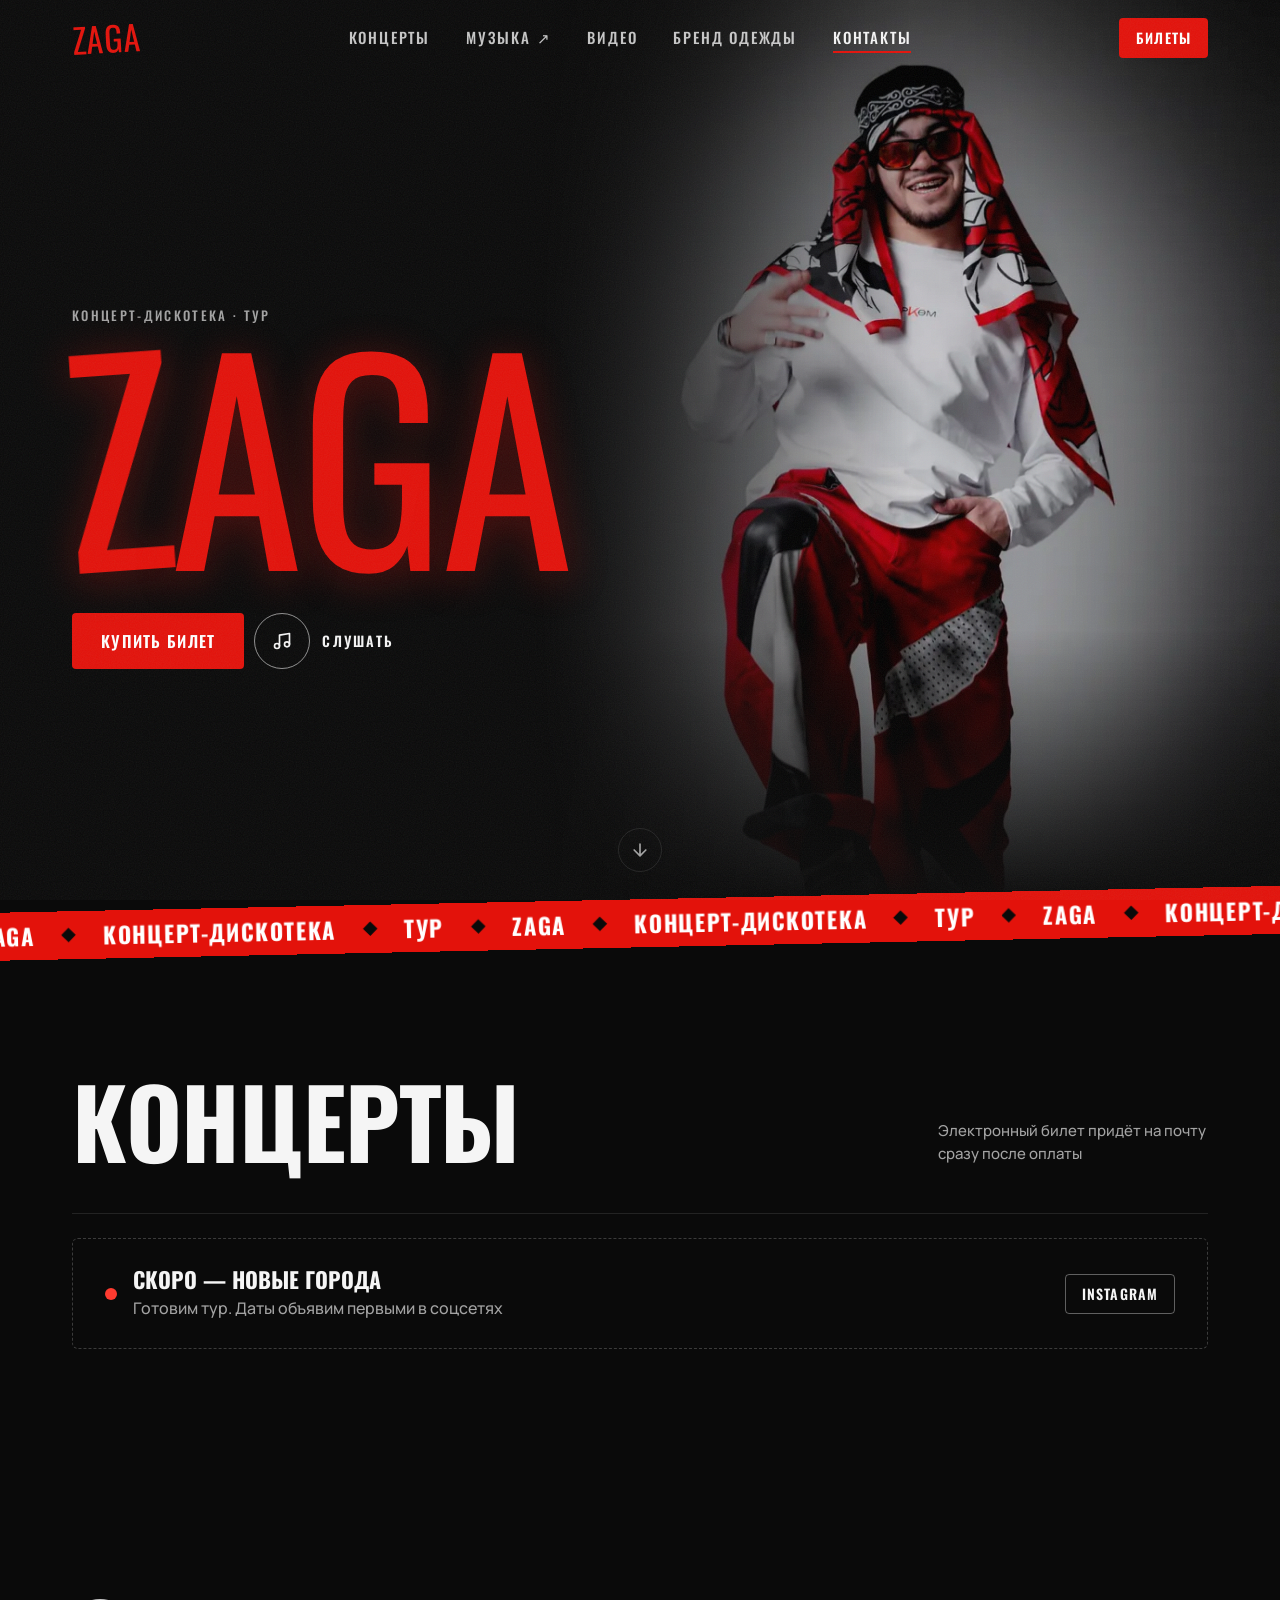
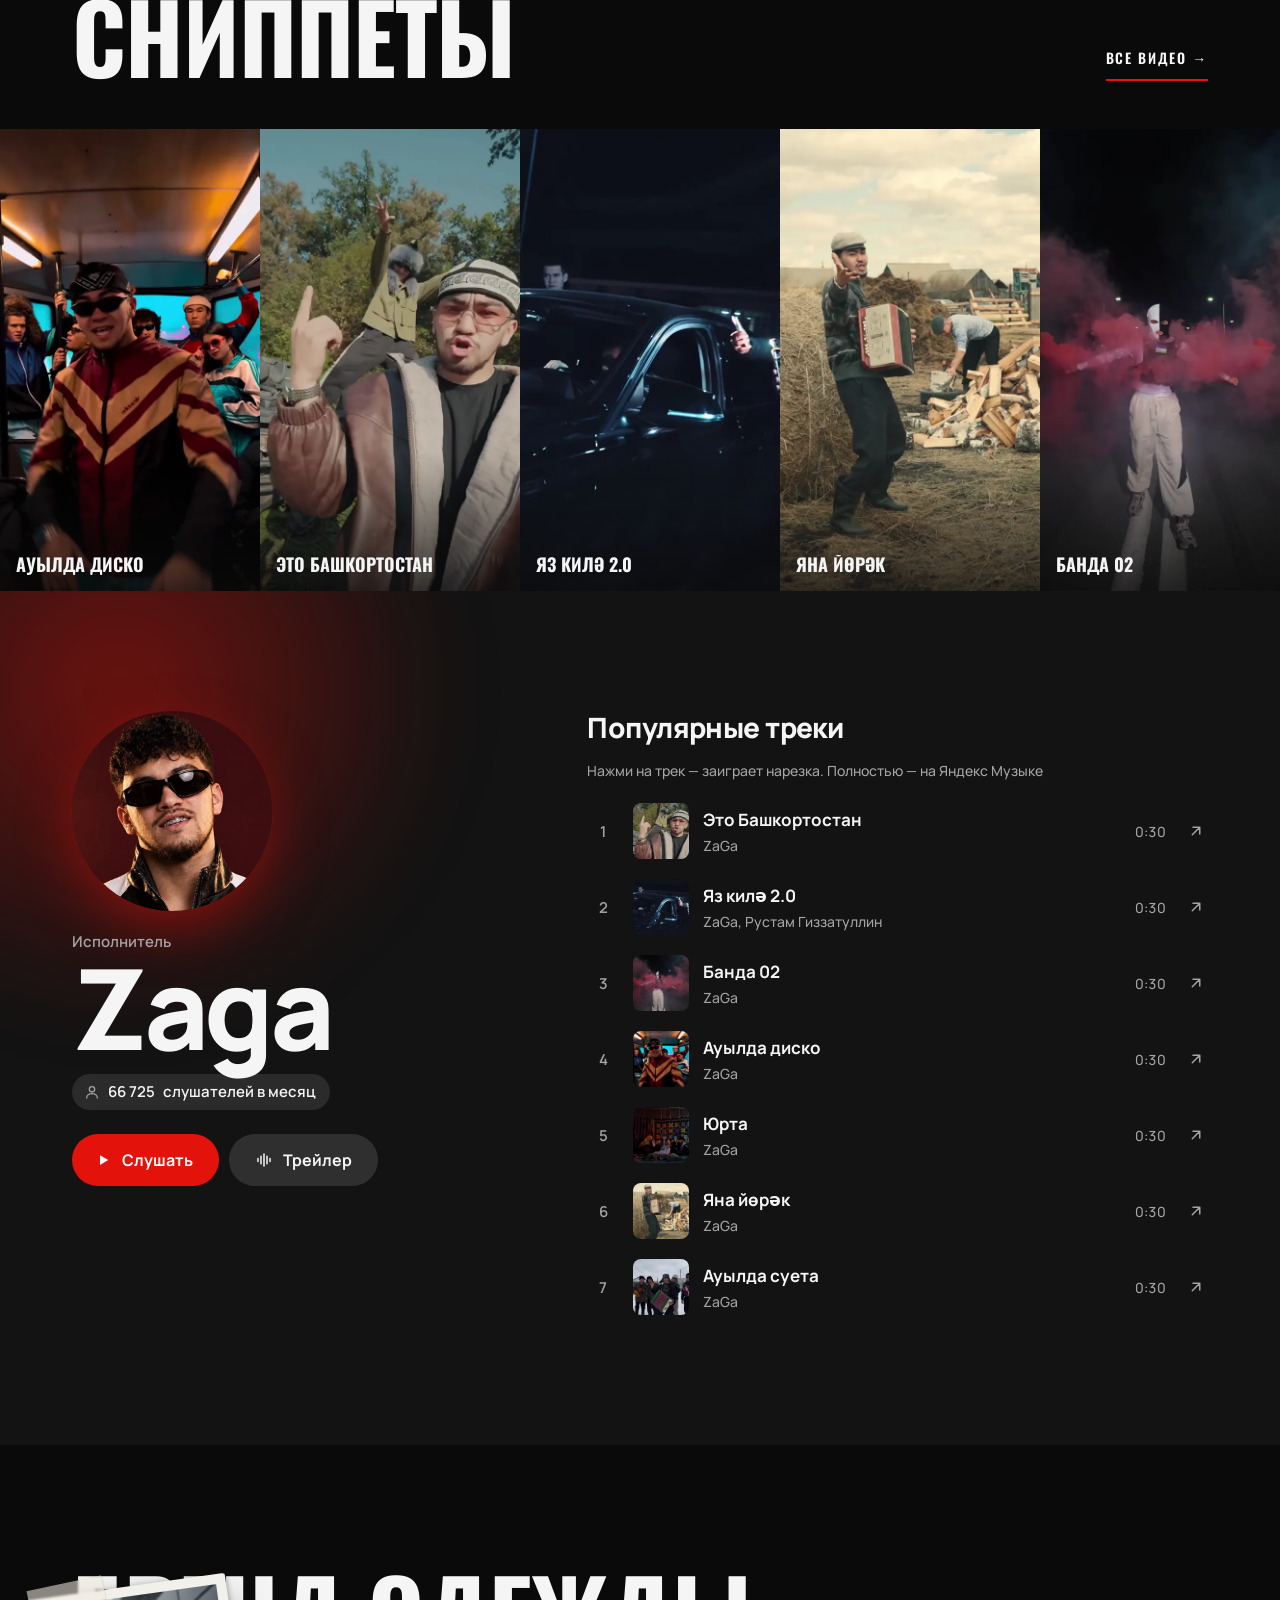
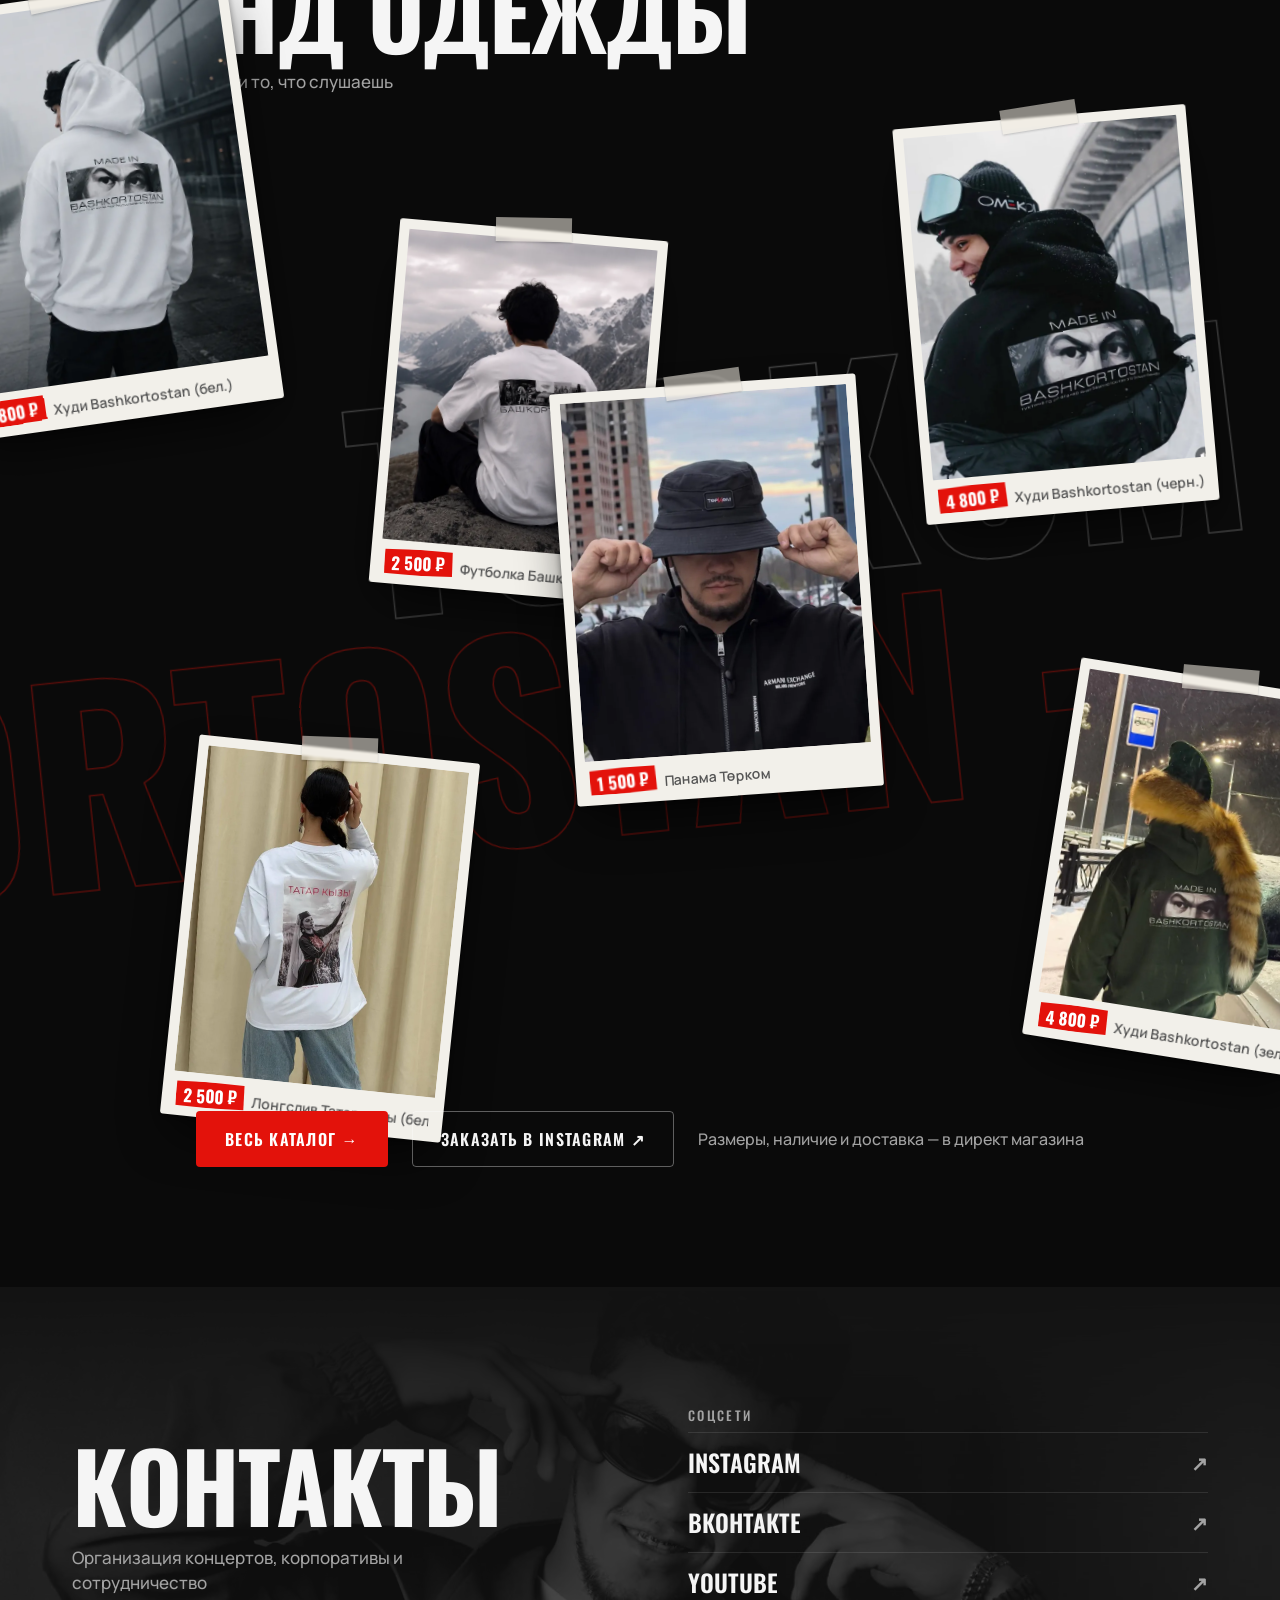
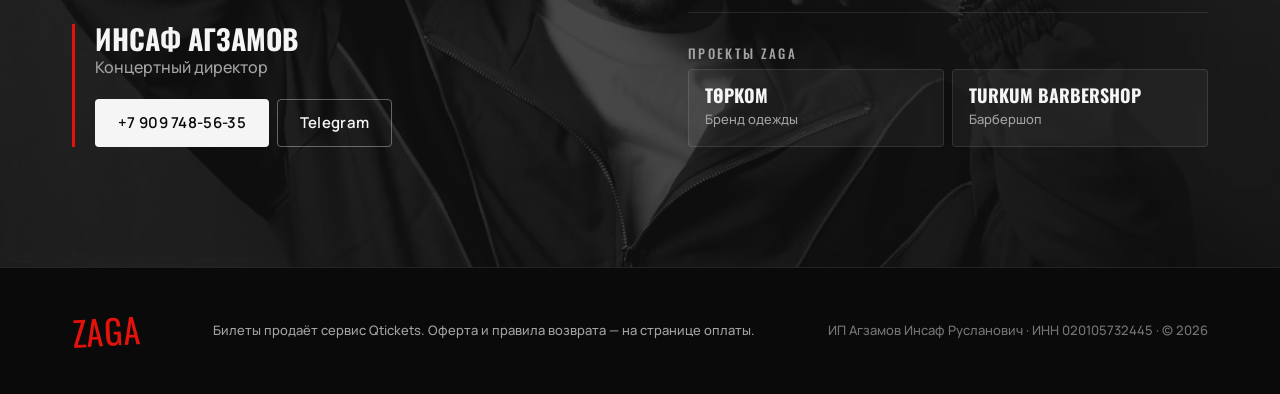
==== commit 207cd41a: "Коллаж: кепка заменена на панаму; версии у CSS/JS против кэша Co-Authored-By: Claude Opus 5.5 <norep" ====
--- a/index.html
+++ b/index.html
@@ -14,7 +14,7 @@
   <link rel="preconnect" href="https://fonts.gstatic.com" crossorigin>
   <link href="https://fonts.googleapis.com/css2?family=Manrope:wght@400;500;600;700&family=Oswald:wght@500;600;700&family=Permanent+Marker&display=swap" rel="stylesheet">
   <link rel="preload" as="image" href="img/hero-800.webp" imagesrcset="img/hero-800.webp 800w, img/hero-1400.webp 1400w" imagesizes="(min-width: 900px) 50vw, 100vw">
-  <link rel="stylesheet" href="styles.css">
+  <link rel="stylesheet" href="styles.css?v=14">
 </head>
 <body>
 
@@ -246,7 +246,7 @@
   <div class="modal__body" data-modal-body></div>
 </dialog>
 
-<script src="data.js"></script>
-<script src="app.js"></script>
+<script src="data.js?v=14"></script>
+<script src="app.js?v=14"></script>
 </body>
 </html>
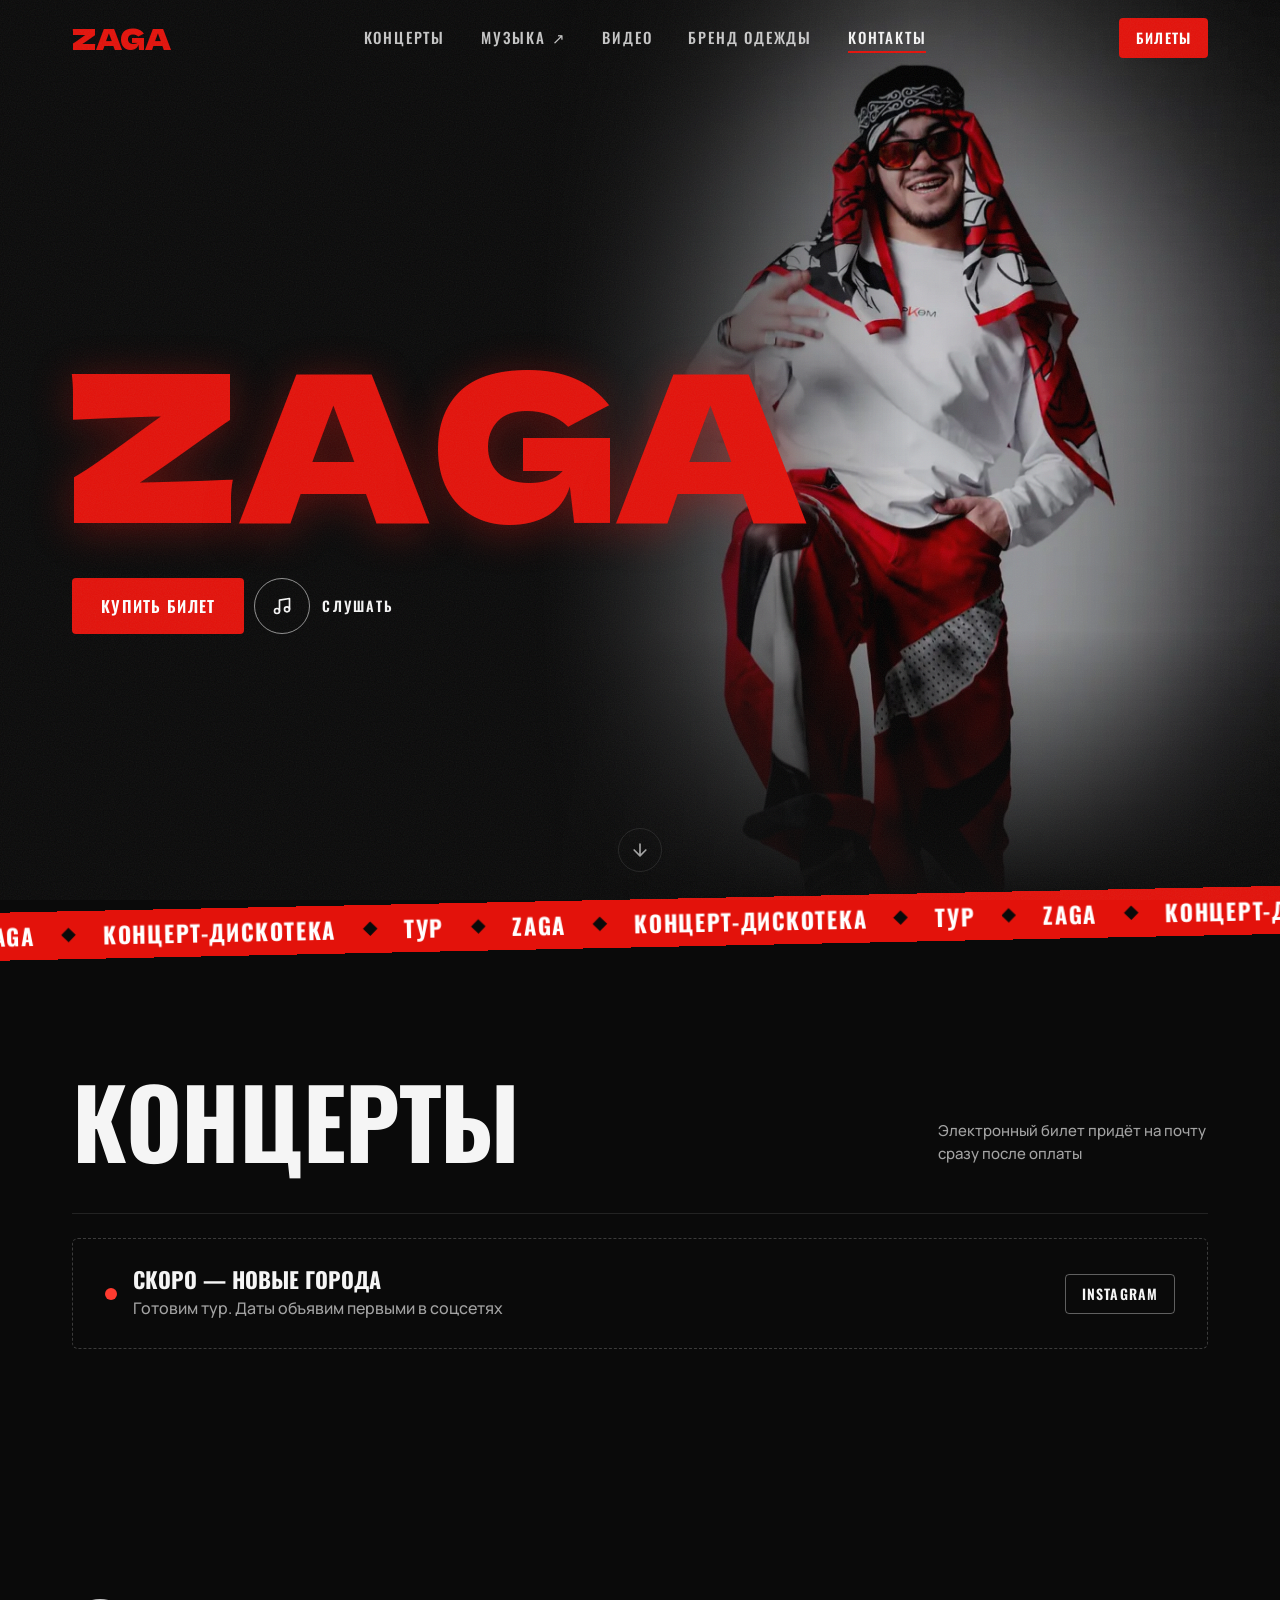
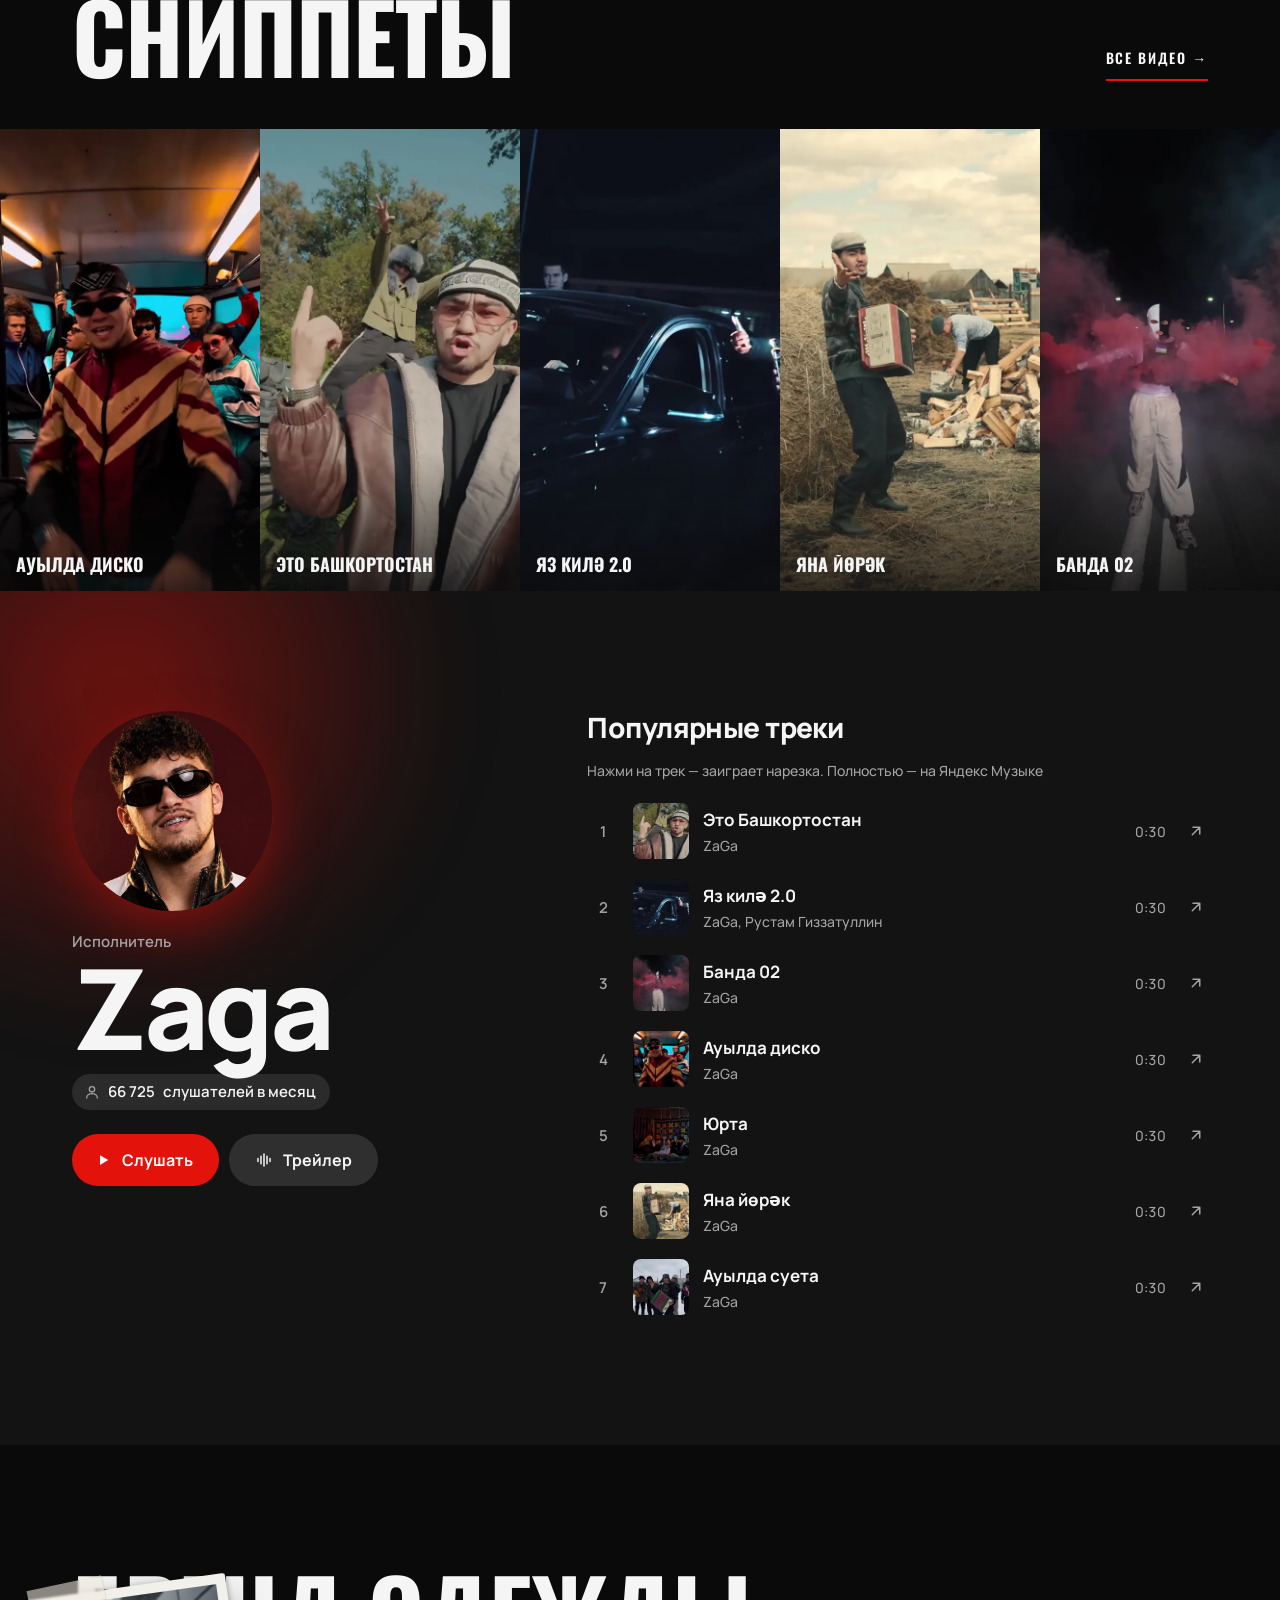
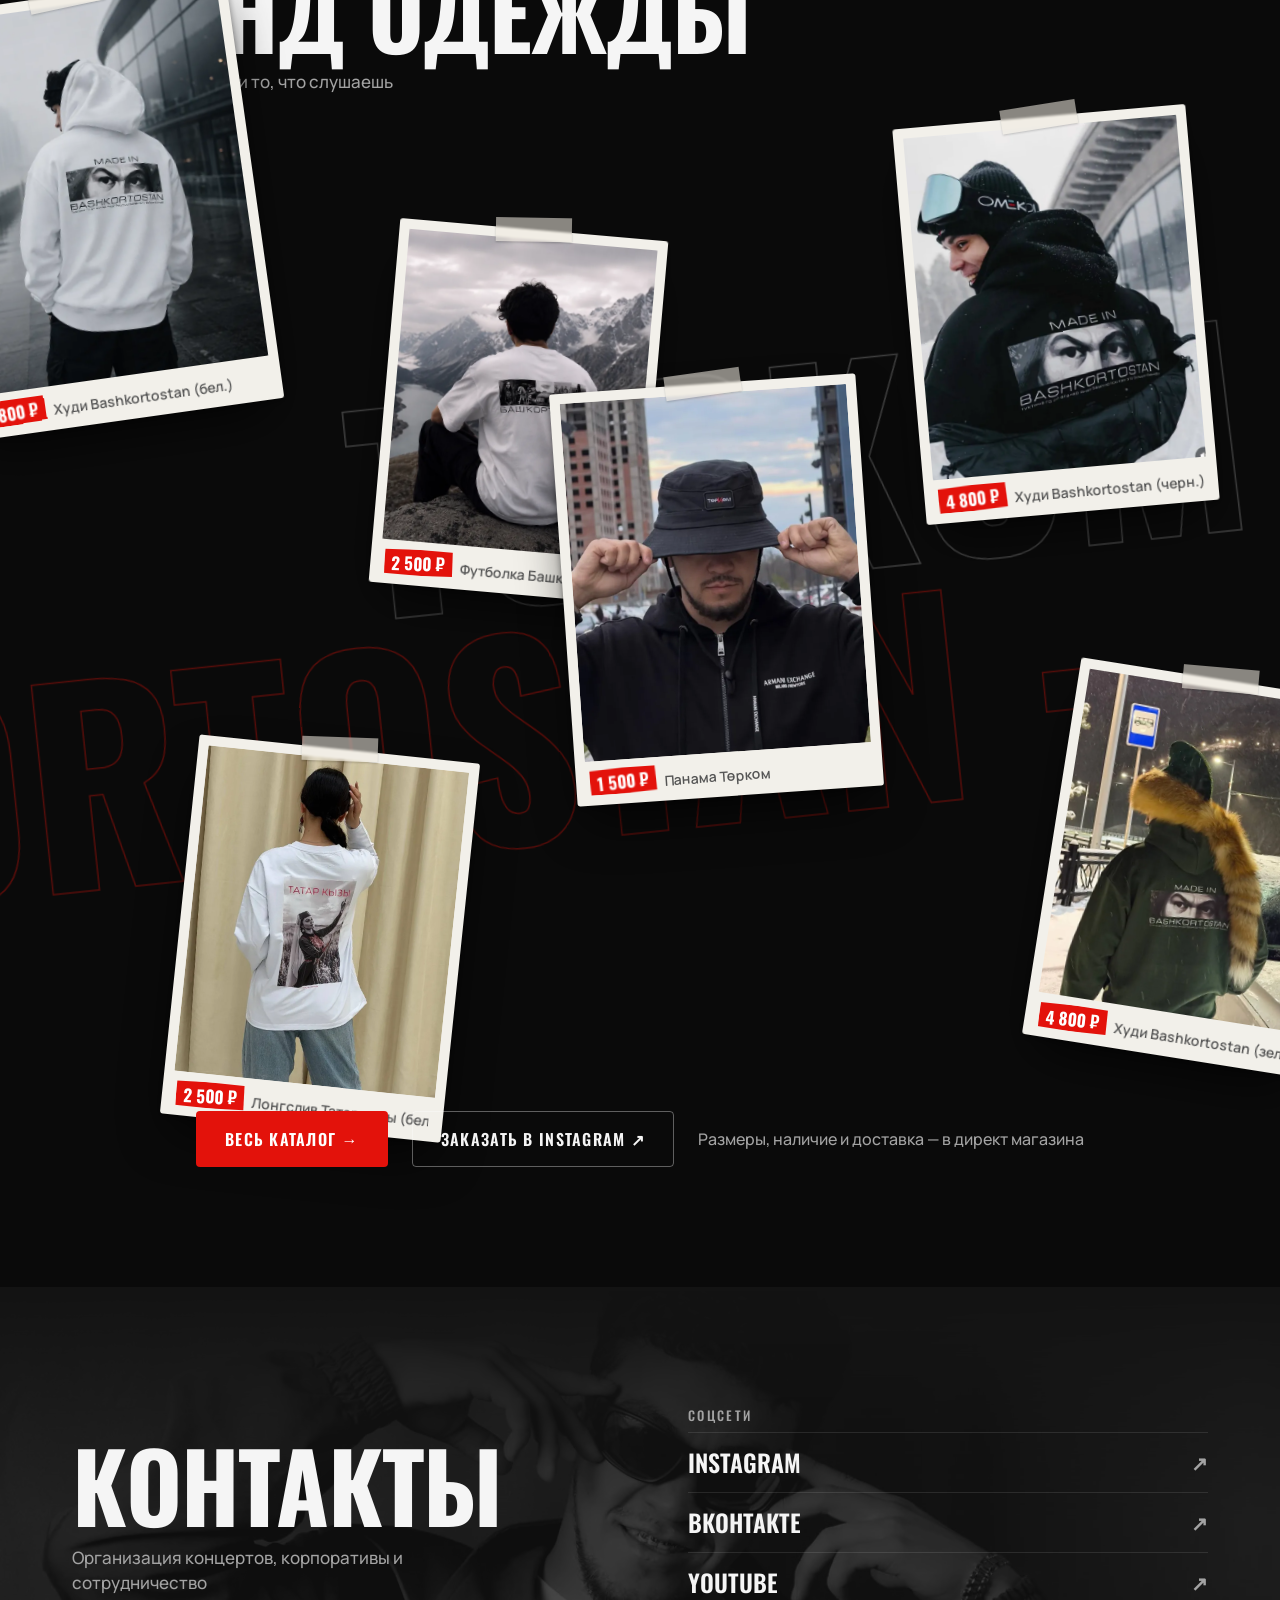
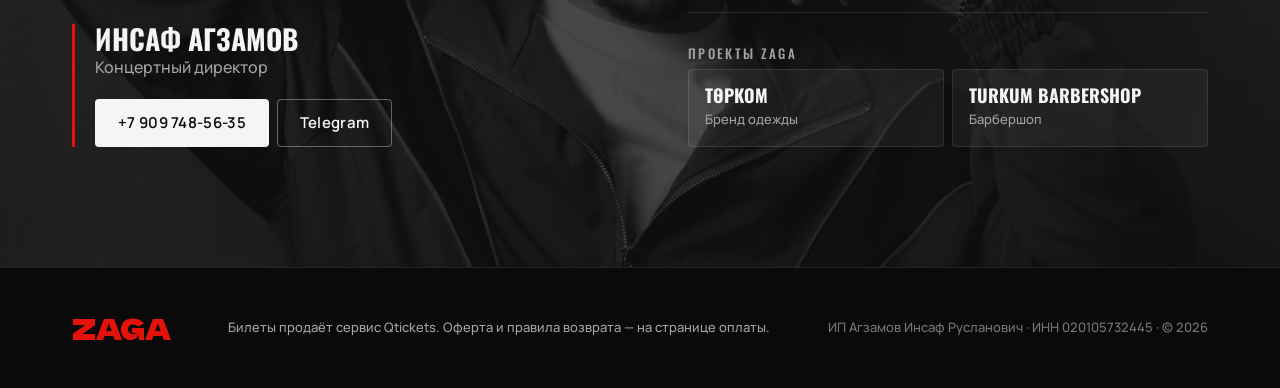
==== commit 4777c81f: "v14: шрифт ZAGA — Dela Gothic One; без «Концерт-дискотека · Тур» на главной; ближайший концерт мельч" ====
--- a/index.html
+++ b/index.html
@@ -12,9 +12,9 @@
   <meta property="og:image" content="img/hero-1400.webp">
   <link rel="preconnect" href="https://fonts.googleapis.com">
   <link rel="preconnect" href="https://fonts.gstatic.com" crossorigin>
-  <link href="https://fonts.googleapis.com/css2?family=Manrope:wght@400;500;600;700&family=Oswald:wght@500;600;700&family=Permanent+Marker&display=swap" rel="stylesheet">
+  <link href="https://fonts.googleapis.com/css2?family=Manrope:wght@400;500;600;700&family=Oswald:wght@500;600;700&family=Dela+Gothic+One&display=swap" rel="stylesheet">
   <link rel="preload" as="image" href="img/hero-800.webp" imagesrcset="img/hero-800.webp 800w, img/hero-1400.webp 1400w" imagesizes="(min-width: 900px) 50vw, 100vw">
-  <link rel="stylesheet" href="styles.css?v=14">
+  <link rel="stylesheet" href="styles.css?v=15">
 </head>
 <body>
 
@@ -25,7 +25,7 @@
     <a class="logo" href="#top" aria-label="ZAGA — наверх">ZAGA</a>
     <nav class="nav" aria-label="Основное меню">
       <a href="concerts.html">Концерты</a>
-      <a href="https://music.yandex.ru/search?text=ZaGa" target="_blank" rel="noopener" data-yandex>Музыка ↗</a>
+      <a href="https://music.yandex.ru/artist/4557961" target="_blank" rel="noopener" data-yandex>Музыка ↗</a>
       <a href="video.html">Видео</a>
       <a href="brand.html">Бренд одежды</a>
       <a href="#contacts">Контакты</a>
@@ -41,7 +41,7 @@
   <nav aria-label="Мобильное меню">
     <a href="#top" aria-current="page">Главная</a>
     <a href="concerts.html">Концерты</a>
-    <a href="https://music.yandex.ru/search?text=ZaGa" target="_blank" rel="noopener" data-yandex>Музыка ↗</a>
+    <a href="https://music.yandex.ru/artist/4557961" target="_blank" rel="noopener" data-yandex>Музыка ↗</a>
     <a href="video.html">Видео</a>
     <a href="brand.html">Бренд одежды</a>
     <a href="#contacts">Контакты</a>
@@ -58,14 +58,13 @@
            sizes="(min-width: 900px) 50vw, 100vw" alt="ZAGA" width="800" height="1200" fetchpriority="high">
     </div>
     <div class="hero__content">
-      <p class="eyebrow">Концерт-дискотека · Тур</p>
       <h1 class="hero__title" aria-label="ZAGA">
         <span>Z</span><span>A</span><span>G</span><span>A</span>
       </h1>
       <div class="hero__next" id="heroNext"></div>
       <div class="hero__actions">
         <button class="btn btn--red btn--lg" id="heroBuy">Купить билет</button>
-        <a class="listen" href="#music">
+        <a class="listen" href="https://music.yandex.ru/artist/4557961" target="_blank" rel="noopener" data-yandex>
           <span class="listen__circle" aria-hidden="true"><svg width="20" height="20" viewBox="0 0 24 24" fill="none" stroke="currentColor" stroke-width="2" stroke-linecap="round" stroke-linejoin="round"><path d="M9 18V5l12-2v13"/><circle cx="6" cy="18" r="3"/><circle cx="18" cy="16" r="3"/></svg></span>
           <span class="listen__label">Слушать</span>
         </a>
@@ -246,7 +245,7 @@
   <div class="modal__body" data-modal-body></div>
 </dialog>
 
-<script src="data.js?v=14"></script>
-<script src="app.js?v=14"></script>
+<script src="data.js?v=15"></script>
+<script src="app.js?v=15"></script>
 </body>
 </html>
--- a/styles.css
+++ b/styles.css
@@ -11,7 +11,7 @@
 
   --f-display: "Oswald", "Arial Narrow", sans-serif;
   --f-body: "Manrope", system-ui, sans-serif;
-  --f-logo: "Permanent Marker", "Oswald", cursive;
+  --f-logo: "Dela Gothic One", "Oswald", sans-serif;
 
   --gutter: 16px;
   --container: 1200px;
@@ -93,10 +93,10 @@
   display: flex; align-items: center; gap: 12px;
 }
 .logo {
-  font: 400 30px/1 var(--f-logo); color: var(--red); letter-spacing: .02em;
-  transform: rotate(-3deg); margin-right: auto; padding: 6px 0;
-}
-.logo--sm { font-size: 26px; margin: 0; }
+  font: 400 24px/1 var(--f-logo); color: var(--red); letter-spacing: -.01em;
+  margin-right: auto; padding: 6px 0;
+}
+.logo--sm { font-size: 22px; margin: 0; }
 .nav { display: none; }
 .header__cta { margin-left: auto; }
 
@@ -133,7 +133,7 @@
 @media (min-width: 900px) {
   :root { --header-h: 76px; --gutter: 32px; }
   .burger, .menu { display: none !important; }
-  .logo { margin-right: 0; font-size: 34px; }
+  .logo { margin-right: 0; font-size: 28px; }
   .nav { display: flex; gap: 36px; margin: 0 auto; }
   .nav a {
     font: 500 15px/1 var(--f-display); letter-spacing: .12em; text-transform: uppercase;
@@ -169,19 +169,19 @@
   display: flex; flex-direction: column; gap: 16px;
 }
 .hero__title {
-  font: 400 clamp(96px, 34vw, 260px)/.82 var(--f-logo); color: var(--red);
+  font: 400 clamp(72px, 23vw, 200px)/.9 var(--f-logo); color: var(--red);
   display: flex; letter-spacing: -.01em; margin: 0 0 4px -.04em;
   text-shadow: 0 6px 40px rgba(227, 18, 11, .35);
 }
 .hero__title span { display: inline-block; animation: letterIn .8s var(--ease) both; }
-.hero__title span:nth-child(1) { animation-delay: .15s; transform: rotate(-4deg); }
+.hero__title span:nth-child(1) { animation-delay: .15s; }
 .hero__title span:nth-child(2) { animation-delay: .23s; }
 .hero__title span:nth-child(3) { animation-delay: .31s; }
 .hero__title span:nth-child(4) { animation-delay: .39s; }
-.hero__next { display: flex; flex-direction: column; gap: 6px; }
-.hero__next .eyebrow { display: flex; align-items: center; gap: 10px; color: var(--text); }
-.hero__next-date { font: 700 clamp(28px, 8vw, 40px)/1.05 var(--f-display); text-transform: uppercase; }
-.hero__next-venue { color: var(--muted); font-size: 15px; }
+.hero__next { display: flex; flex-direction: column; gap: 4px; }
+.hero__next .eyebrow { display: flex; align-items: center; gap: 8px; color: var(--muted); font-size: 11px; }
+.hero__next-date { font: 600 18px/1.2 var(--f-display); letter-spacing: .04em; text-transform: uppercase; }
+.hero__next-venue { color: var(--muted); font-size: 13px; }
 .dot {
   width: 8px; height: 8px; border-radius: 50%; background: var(--red-text); flex: none;
   box-shadow: 0 0 0 0 rgba(255, 59, 48, .6); animation: pulse 2s infinite;
@@ -200,7 +200,7 @@
       linear-gradient(to top, var(--bg) 0%, rgba(10,10,10,0) 30%);
   }
   .hero__content { max-width: var(--container); margin: 0 auto; padding: var(--header-h) var(--gutter) 0; }
-  .hero__title { font-size: clamp(180px, 21vw, 320px); }
+  .hero__title { font-size: clamp(150px, 16vw, 250px); }
   .hero__actions { margin-top: 16px; }
   .hero__actions .btn--red { flex: none; }
   .hero__scroll {
@@ -643,13 +643,13 @@
 .cover__word {
   position: absolute; z-index: 1; left: 0; right: 0; top: 11%;
   display: flex; justify-content: center; margin: 0;
-  font: 400 clamp(120px, 38vw, 420px)/.8 var(--f-logo); color: #fff; letter-spacing: -.02em;
+  font: 400 clamp(72px, 23vw, 300px)/.9 var(--f-logo); color: #fff; letter-spacing: -.02em;
   text-shadow: .045em .045em 0 #0a0a0a;
 }
 .cover__word span { display: inline-block; animation: letterIn .8s var(--ease) both; }
-.cover__word span:nth-child(1) { animation-delay: .1s; rotate: -5deg; }
+.cover__word span:nth-child(1) { animation-delay: .1s; }
 .cover__word span:nth-child(2) { animation-delay: .18s; }
-.cover__word span:nth-child(3) { animation-delay: .26s; rotate: 3deg; }
+.cover__word span:nth-child(3) { animation-delay: .26s; }
 .cover__word span:nth-child(4) { animation-delay: .34s; }
 .cover__artist {
   position: absolute; z-index: 2; bottom: 0; left: 50%; translate: -50% 0;
@@ -678,7 +678,7 @@
 
 @media (min-width: 900px) {
   .cover__stage { height: min(82svh, 820px); min-height: 620px; }
-  .cover__word { top: 12%; font-size: clamp(220px, 26vw, 440px); }
+  .cover__word { top: 14%; font-size: clamp(170px, 18vw, 300px); }
   .cover__artist { width: auto; height: 96%; max-width: none; }
   .cover__sticker { right: 18%; top: 14%; font-size: 22px; }
 }
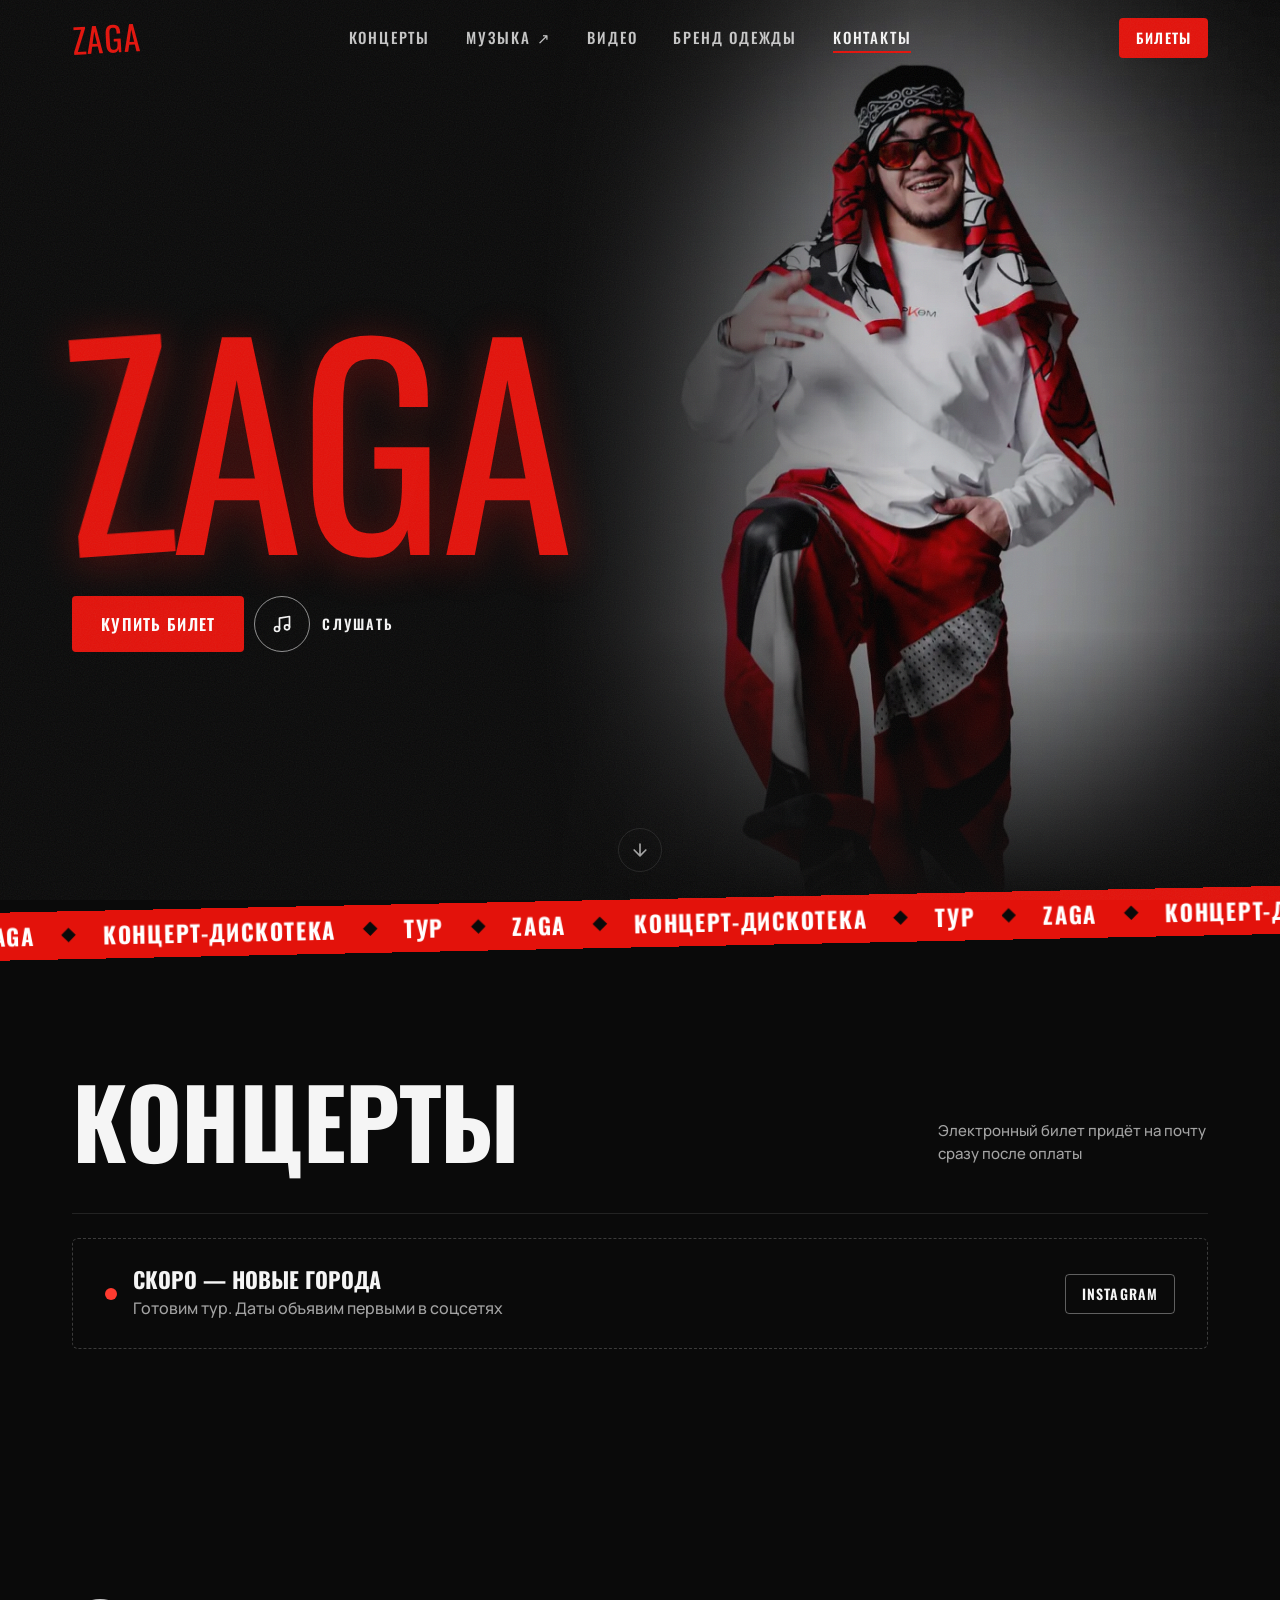
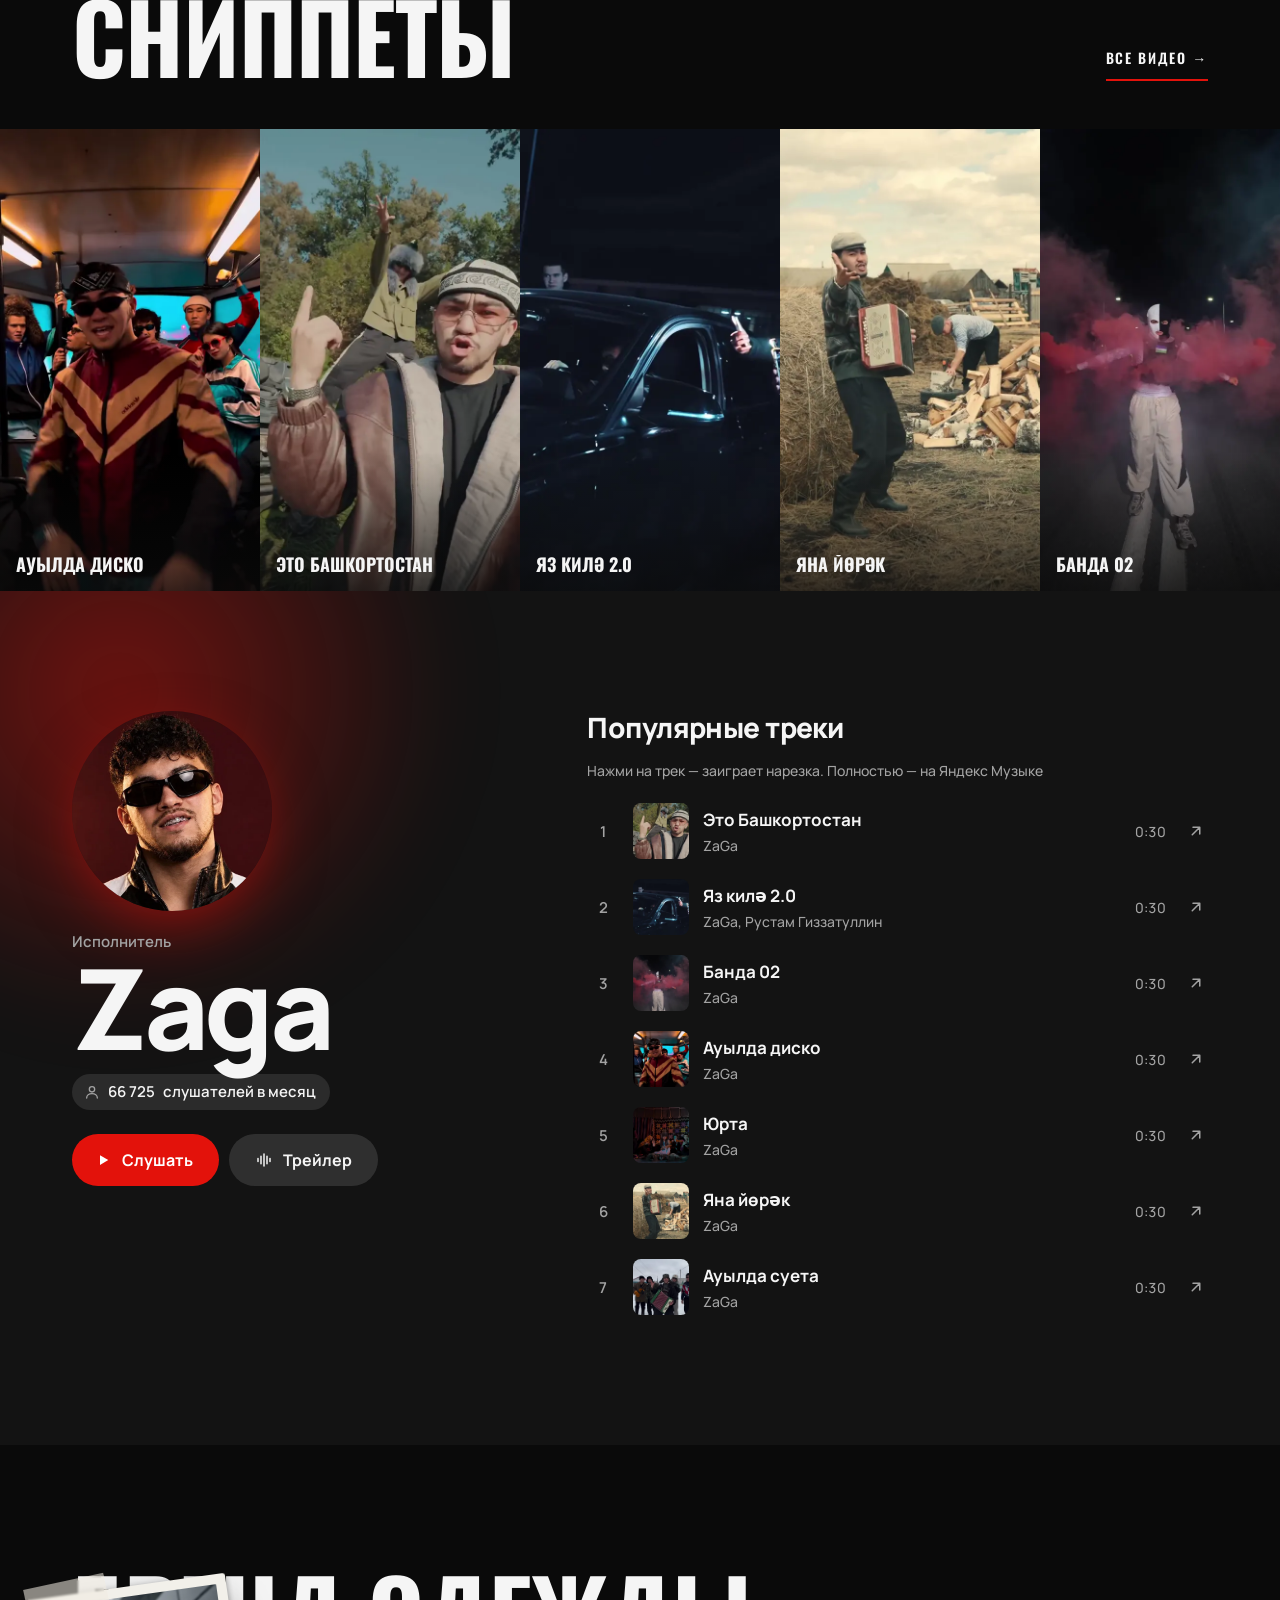
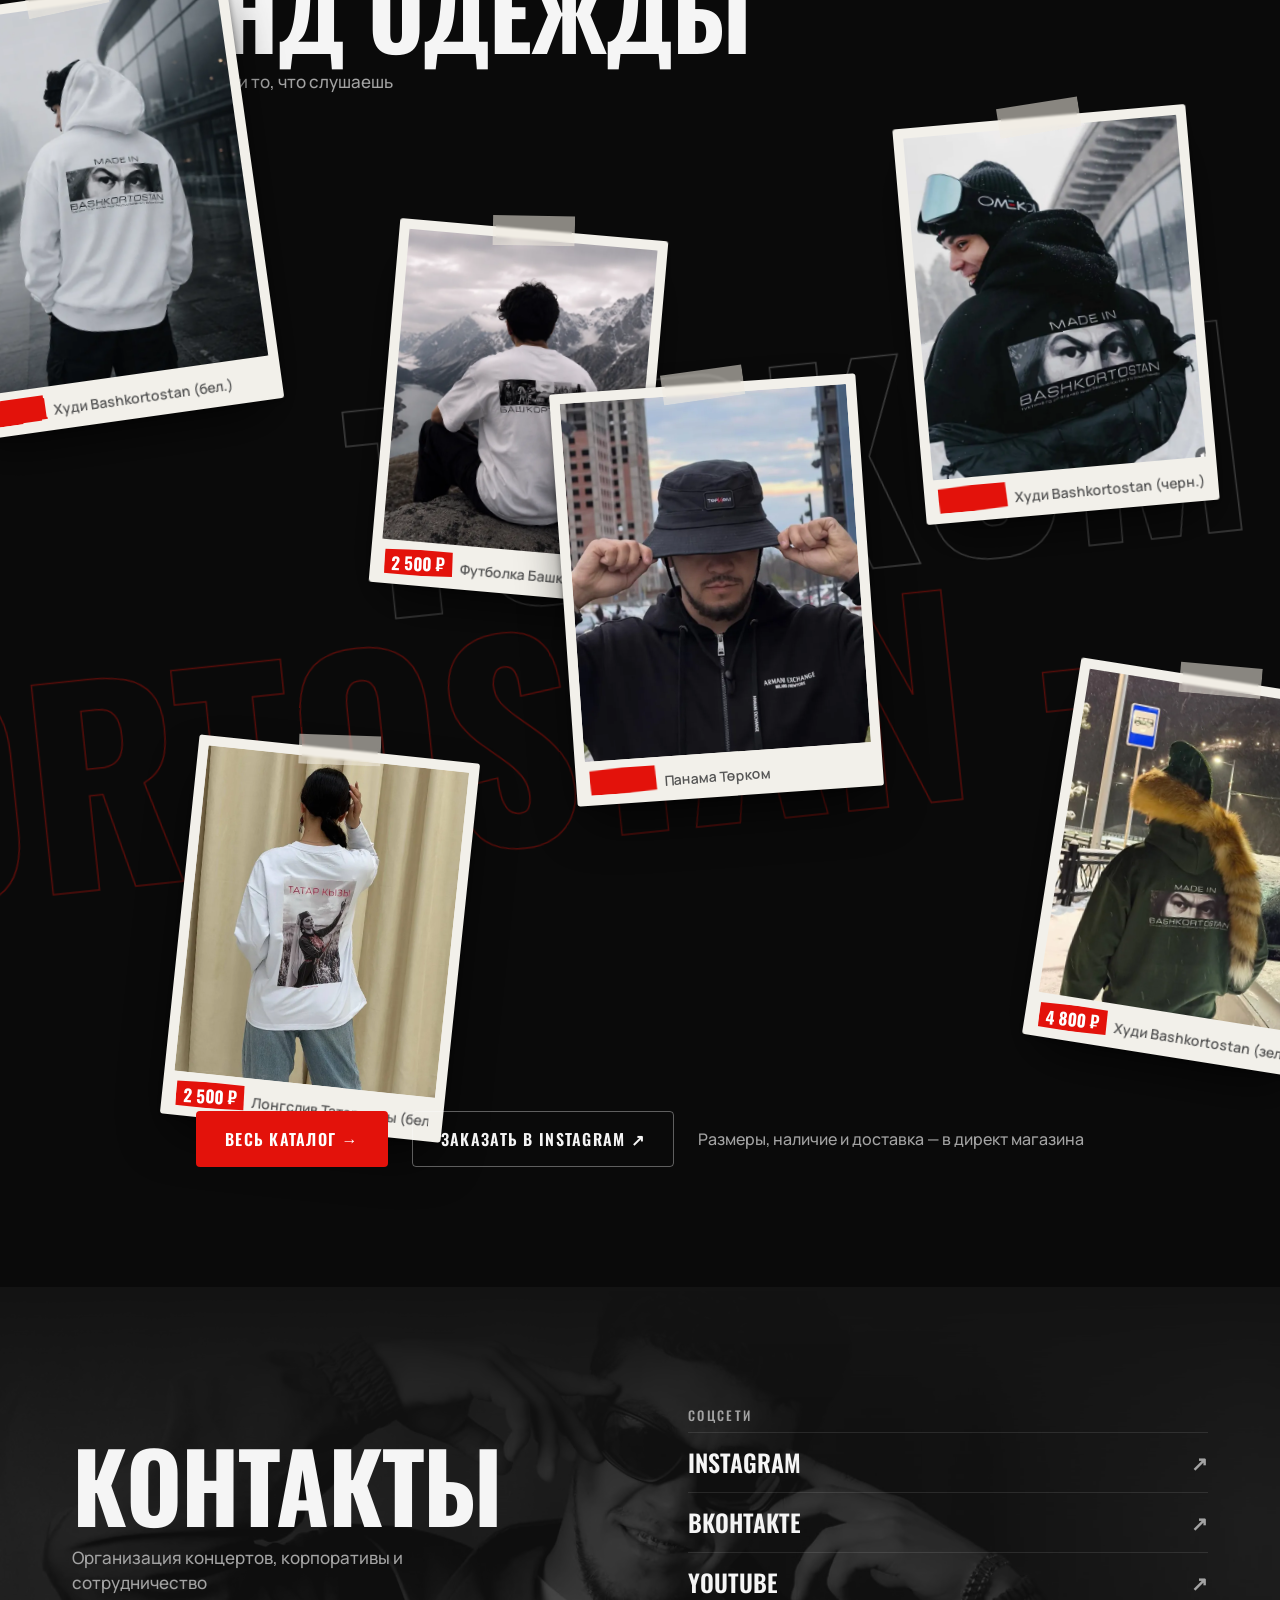
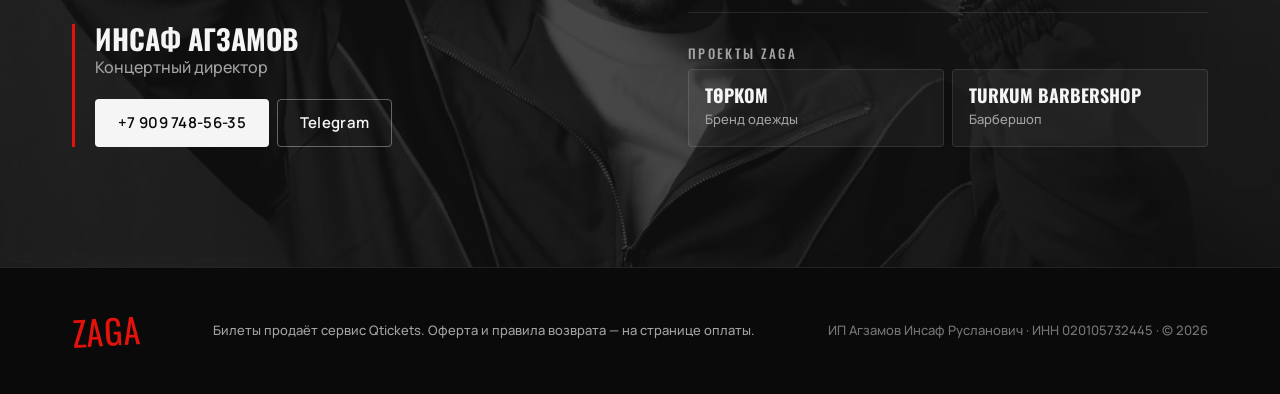
==== commit 88220e5d: "v15: прежний кистевой шрифт ZAGA; ближайший концерт — одна строка «27 ноября · Уфа» Co-Authored-By: " ====
--- a/index.html
+++ b/index.html
@@ -12,9 +12,9 @@
   <meta property="og:image" content="img/hero-1400.webp">
   <link rel="preconnect" href="https://fonts.googleapis.com">
   <link rel="preconnect" href="https://fonts.gstatic.com" crossorigin>
-  <link href="https://fonts.googleapis.com/css2?family=Manrope:wght@400;500;600;700&family=Oswald:wght@500;600;700&family=Dela+Gothic+One&display=swap" rel="stylesheet">
+  <link href="https://fonts.googleapis.com/css2?family=Manrope:wght@400;500;600;700&family=Oswald:wght@500;600;700&family=Permanent+Marker&display=swap" rel="stylesheet">
   <link rel="preload" as="image" href="img/hero-800.webp" imagesrcset="img/hero-800.webp 800w, img/hero-1400.webp 1400w" imagesizes="(min-width: 900px) 50vw, 100vw">
-  <link rel="stylesheet" href="styles.css?v=15">
+  <link rel="stylesheet" href="styles.css?v=17">
 </head>
 <body>
 
@@ -245,7 +245,7 @@
   <div class="modal__body" data-modal-body></div>
 </dialog>
 
-<script src="data.js?v=15"></script>
-<script src="app.js?v=15"></script>
+<script src="data.js?v=17"></script>
+<script src="app.js?v=17"></script>
 </body>
 </html>
--- a/styles.css
+++ b/styles.css
@@ -11,7 +11,8 @@
 
   --f-display: "Oswald", "Arial Narrow", sans-serif;
   --f-body: "Manrope", system-ui, sans-serif;
-  --f-logo: "Dela Gothic One", "Oswald", sans-serif;
+  --f-logo: "Permanent Marker", "Oswald", cursive;
+  --f-brush: var(--f-logo);
 
   --gutter: 16px;
   --container: 1200px;
@@ -93,10 +94,10 @@
   display: flex; align-items: center; gap: 12px;
 }
 .logo {
-  font: 400 24px/1 var(--f-logo); color: var(--red); letter-spacing: -.01em;
-  margin-right: auto; padding: 6px 0;
-}
-.logo--sm { font-size: 22px; margin: 0; }
+  font: 400 30px/1 var(--f-logo); color: var(--red); letter-spacing: .02em;
+  transform: rotate(-3deg); margin-right: auto; padding: 6px 0;
+}
+.logo--sm { font-size: 26px; margin: 0; }
 .nav { display: none; }
 .header__cta { margin-left: auto; }
 
@@ -133,7 +134,7 @@
 @media (min-width: 900px) {
   :root { --header-h: 76px; --gutter: 32px; }
   .burger, .menu { display: none !important; }
-  .logo { margin-right: 0; font-size: 28px; }
+  .logo { margin-right: 0; font-size: 34px; }
   .nav { display: flex; gap: 36px; margin: 0 auto; }
   .nav a {
     font: 500 15px/1 var(--f-display); letter-spacing: .12em; text-transform: uppercase;
@@ -169,18 +170,18 @@
   display: flex; flex-direction: column; gap: 16px;
 }
 .hero__title {
-  font: 400 clamp(72px, 23vw, 200px)/.9 var(--f-logo); color: var(--red);
+  font: 400 clamp(96px, 34vw, 260px)/.82 var(--f-logo); color: var(--red);
   display: flex; letter-spacing: -.01em; margin: 0 0 4px -.04em;
   text-shadow: 0 6px 40px rgba(227, 18, 11, .35);
 }
 .hero__title span { display: inline-block; animation: letterIn .8s var(--ease) both; }
-.hero__title span:nth-child(1) { animation-delay: .15s; }
+.hero__title span:nth-child(1) { animation-delay: .15s; transform: rotate(-4deg); }
 .hero__title span:nth-child(2) { animation-delay: .23s; }
 .hero__title span:nth-child(3) { animation-delay: .31s; }
 .hero__title span:nth-child(4) { animation-delay: .39s; }
 .hero__next { display: flex; flex-direction: column; gap: 4px; }
 .hero__next .eyebrow { display: flex; align-items: center; gap: 8px; color: var(--muted); font-size: 11px; }
-.hero__next-date { font: 600 18px/1.2 var(--f-display); letter-spacing: .04em; text-transform: uppercase; }
+.hero__next-date { display: flex; align-items: center; gap: 8px; font: 600 14px/1.2 var(--f-display); letter-spacing: .08em; text-transform: uppercase; color: rgba(255,255,255,.85); }
 .hero__next-venue { color: var(--muted); font-size: 13px; }
 .dot {
   width: 8px; height: 8px; border-radius: 50%; background: var(--red-text); flex: none;
@@ -200,7 +201,7 @@
       linear-gradient(to top, var(--bg) 0%, rgba(10,10,10,0) 30%);
   }
   .hero__content { max-width: var(--container); margin: 0 auto; padding: var(--header-h) var(--gutter) 0; }
-  .hero__title { font-size: clamp(150px, 16vw, 250px); }
+  .hero__title { font-size: clamp(180px, 21vw, 320px); }
   .hero__actions { margin-top: 16px; }
   .hero__actions .btn--red { flex: none; }
   .hero__scroll {
@@ -643,13 +644,13 @@
 .cover__word {
   position: absolute; z-index: 1; left: 0; right: 0; top: 11%;
   display: flex; justify-content: center; margin: 0;
-  font: 400 clamp(72px, 23vw, 300px)/.9 var(--f-logo); color: #fff; letter-spacing: -.02em;
+  font: 400 clamp(120px, 38vw, 420px)/.8 var(--f-brush); color: #fff; letter-spacing: -.02em;
   text-shadow: .045em .045em 0 #0a0a0a;
 }
 .cover__word span { display: inline-block; animation: letterIn .8s var(--ease) both; }
-.cover__word span:nth-child(1) { animation-delay: .1s; }
+.cover__word span:nth-child(1) { animation-delay: .1s; rotate: -5deg; }
 .cover__word span:nth-child(2) { animation-delay: .18s; }
-.cover__word span:nth-child(3) { animation-delay: .26s; }
+.cover__word span:nth-child(3) { animation-delay: .26s; rotate: 3deg; }
 .cover__word span:nth-child(4) { animation-delay: .34s; }
 .cover__artist {
   position: absolute; z-index: 2; bottom: 0; left: 50%; translate: -50% 0;
@@ -678,7 +679,7 @@
 
 @media (min-width: 900px) {
   .cover__stage { height: min(82svh, 820px); min-height: 620px; }
-  .cover__word { top: 14%; font-size: clamp(170px, 18vw, 300px); }
+  .cover__word { top: 12%; font-size: clamp(220px, 26vw, 440px); }
   .cover__artist { width: auto; height: 96%; max-width: none; }
   .cover__sticker { right: 18%; top: 14%; font-size: 22px; }
 }
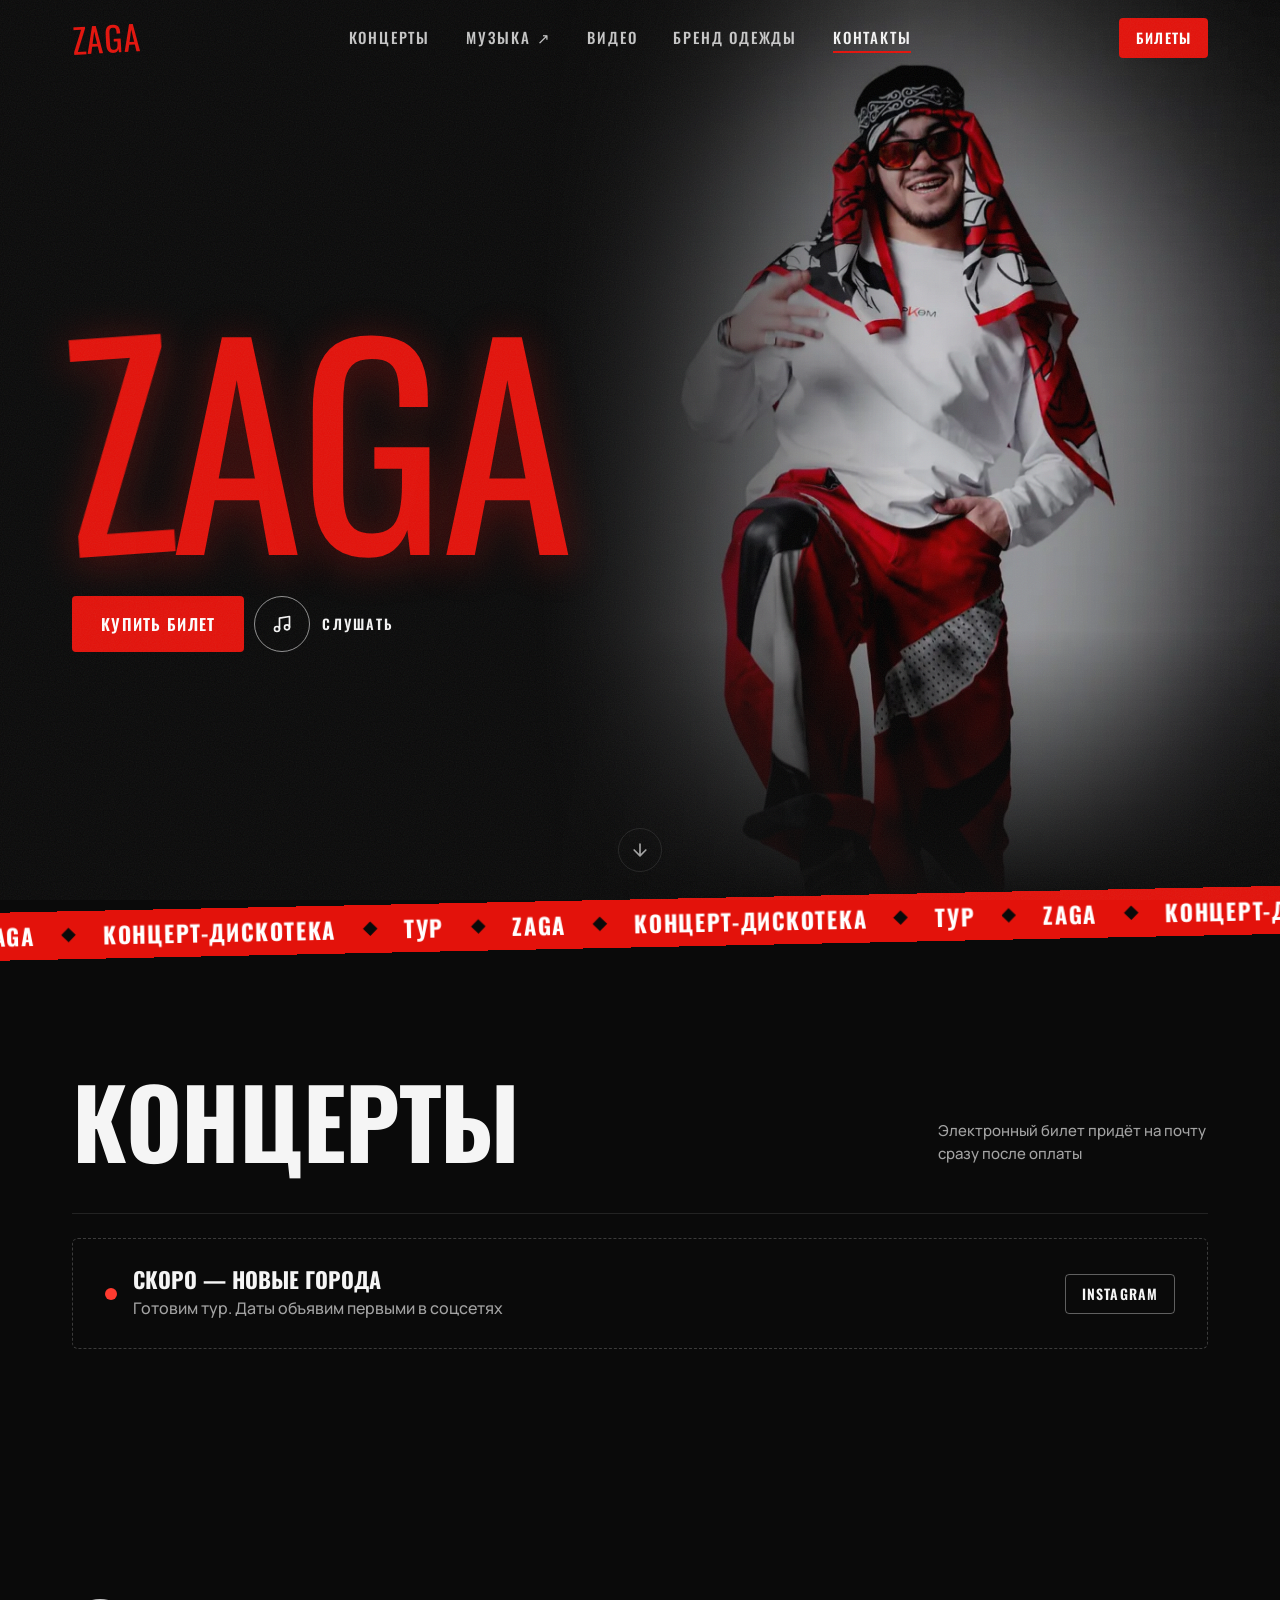
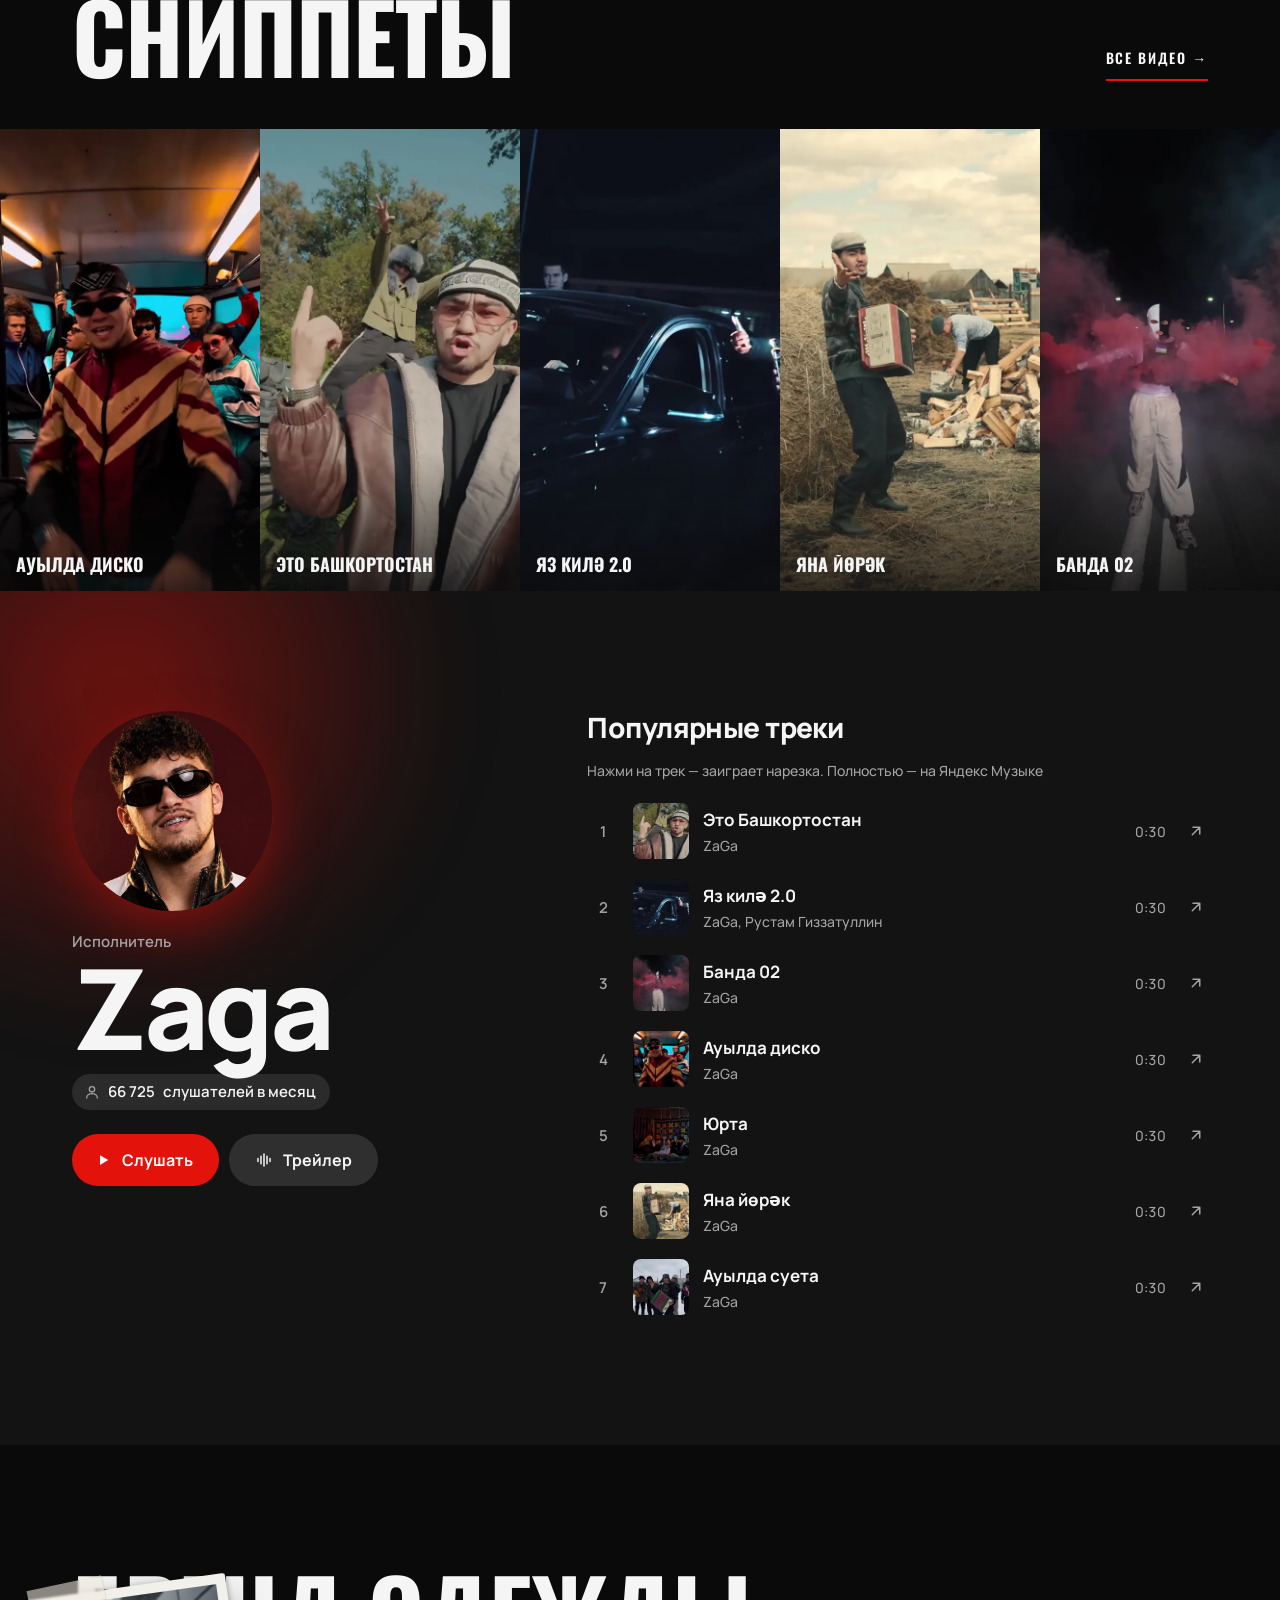
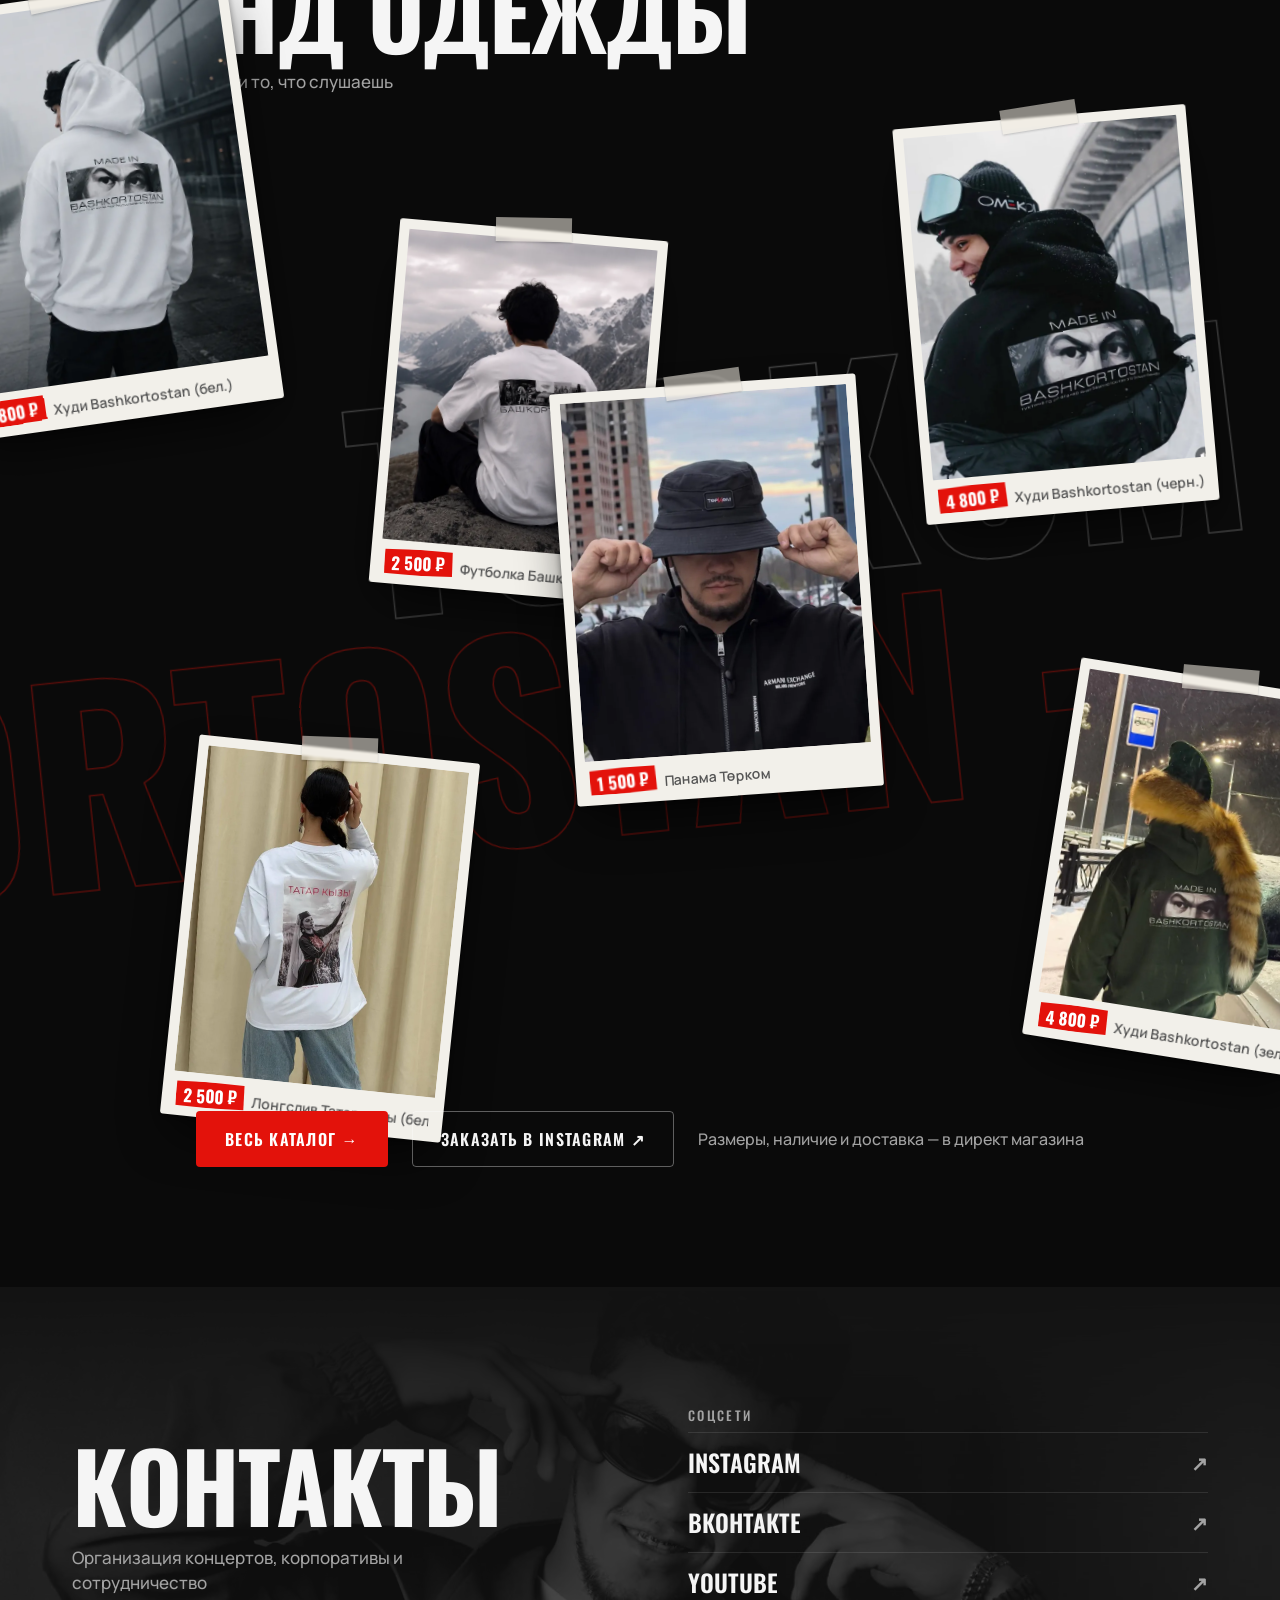
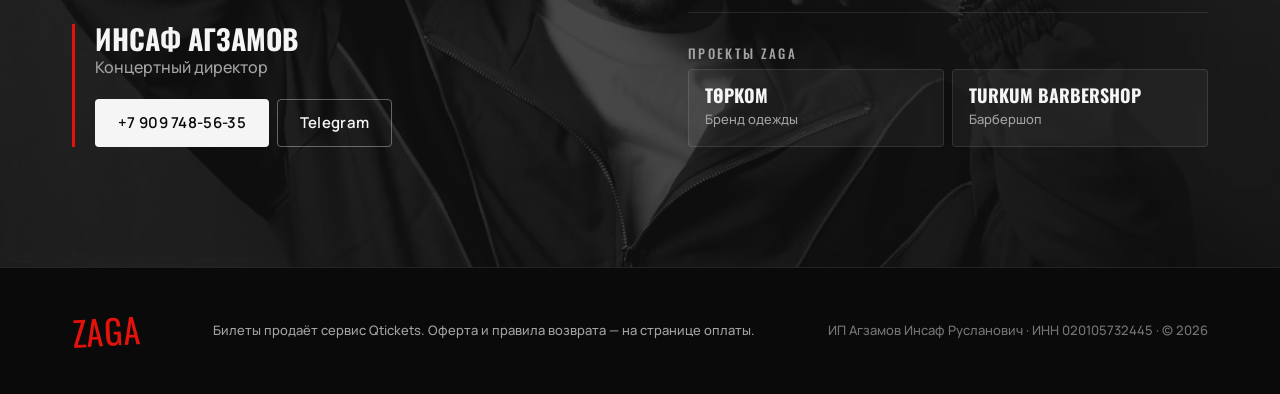
==== commit b6262b47: "Вернул подпись «Ближайший концерт» над датой Co-Authored-By: Claude Opus 5.5 <noreply@anthropic.com>" ====
--- a/index.html
+++ b/index.html
@@ -14,7 +14,7 @@
   <link rel="preconnect" href="https://fonts.gstatic.com" crossorigin>
   <link href="https://fonts.googleapis.com/css2?family=Manrope:wght@400;500;600;700&family=Oswald:wght@500;600;700&family=Permanent+Marker&display=swap" rel="stylesheet">
   <link rel="preload" as="image" href="img/hero-800.webp" imagesrcset="img/hero-800.webp 800w, img/hero-1400.webp 1400w" imagesizes="(min-width: 900px) 50vw, 100vw">
-  <link rel="stylesheet" href="styles.css?v=17">
+  <link rel="stylesheet" href="styles.css?v=18">
 </head>
 <body>
 
@@ -245,7 +245,7 @@
   <div class="modal__body" data-modal-body></div>
 </dialog>
 
-<script src="data.js?v=17"></script>
-<script src="app.js?v=17"></script>
+<script src="data.js?v=18"></script>
+<script src="app.js?v=18"></script>
 </body>
 </html>
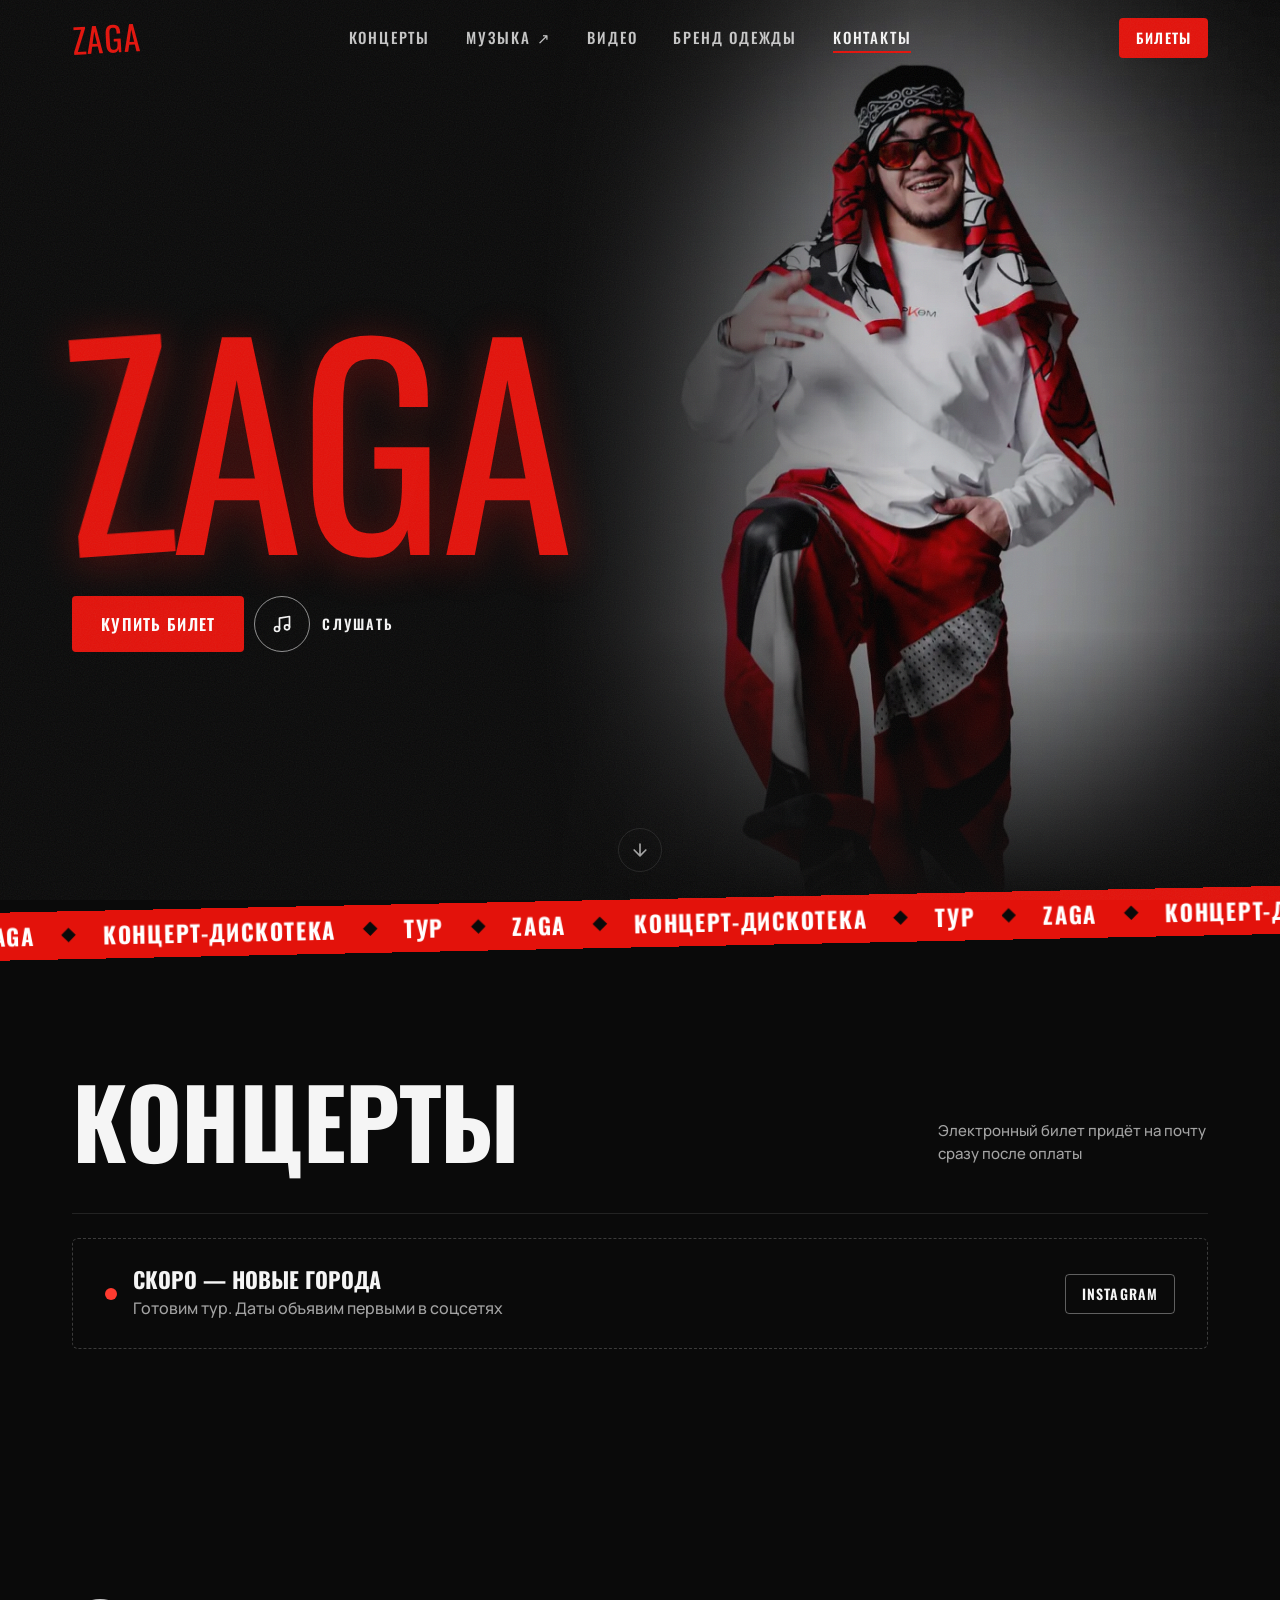
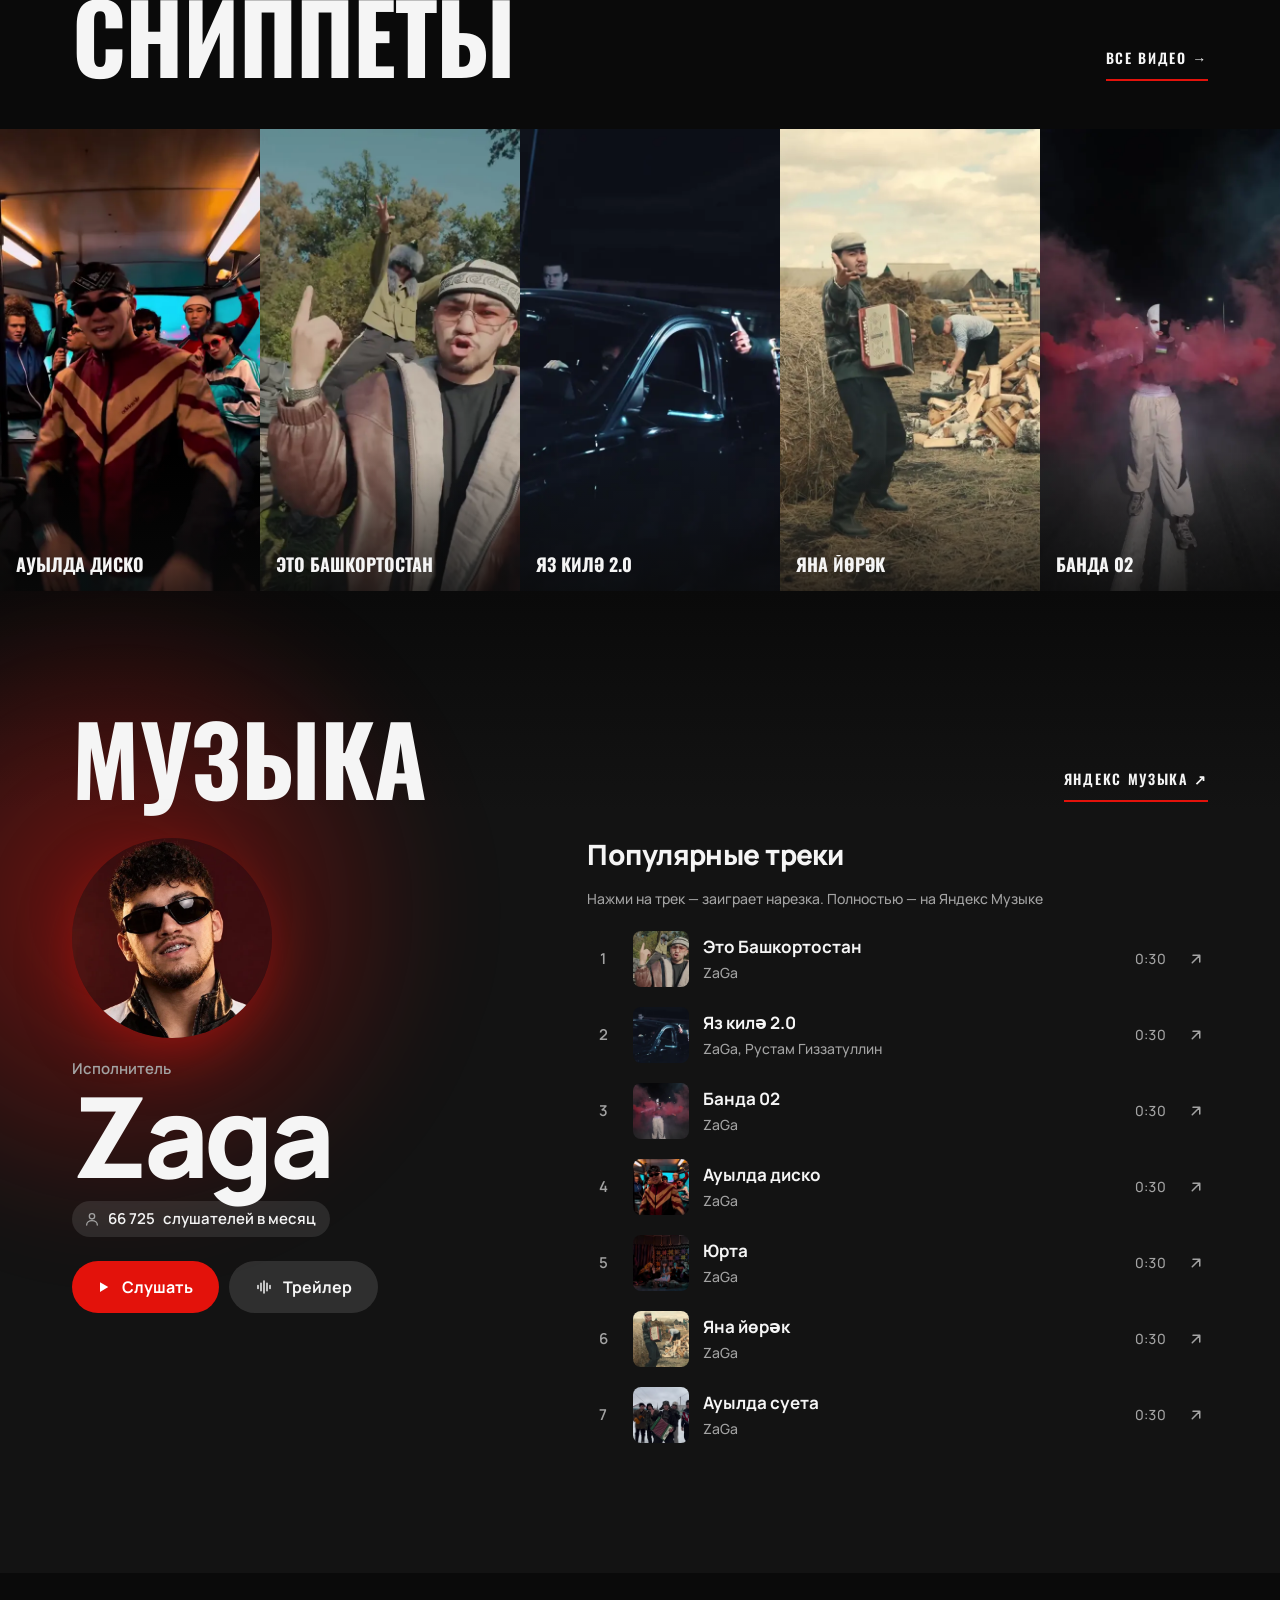
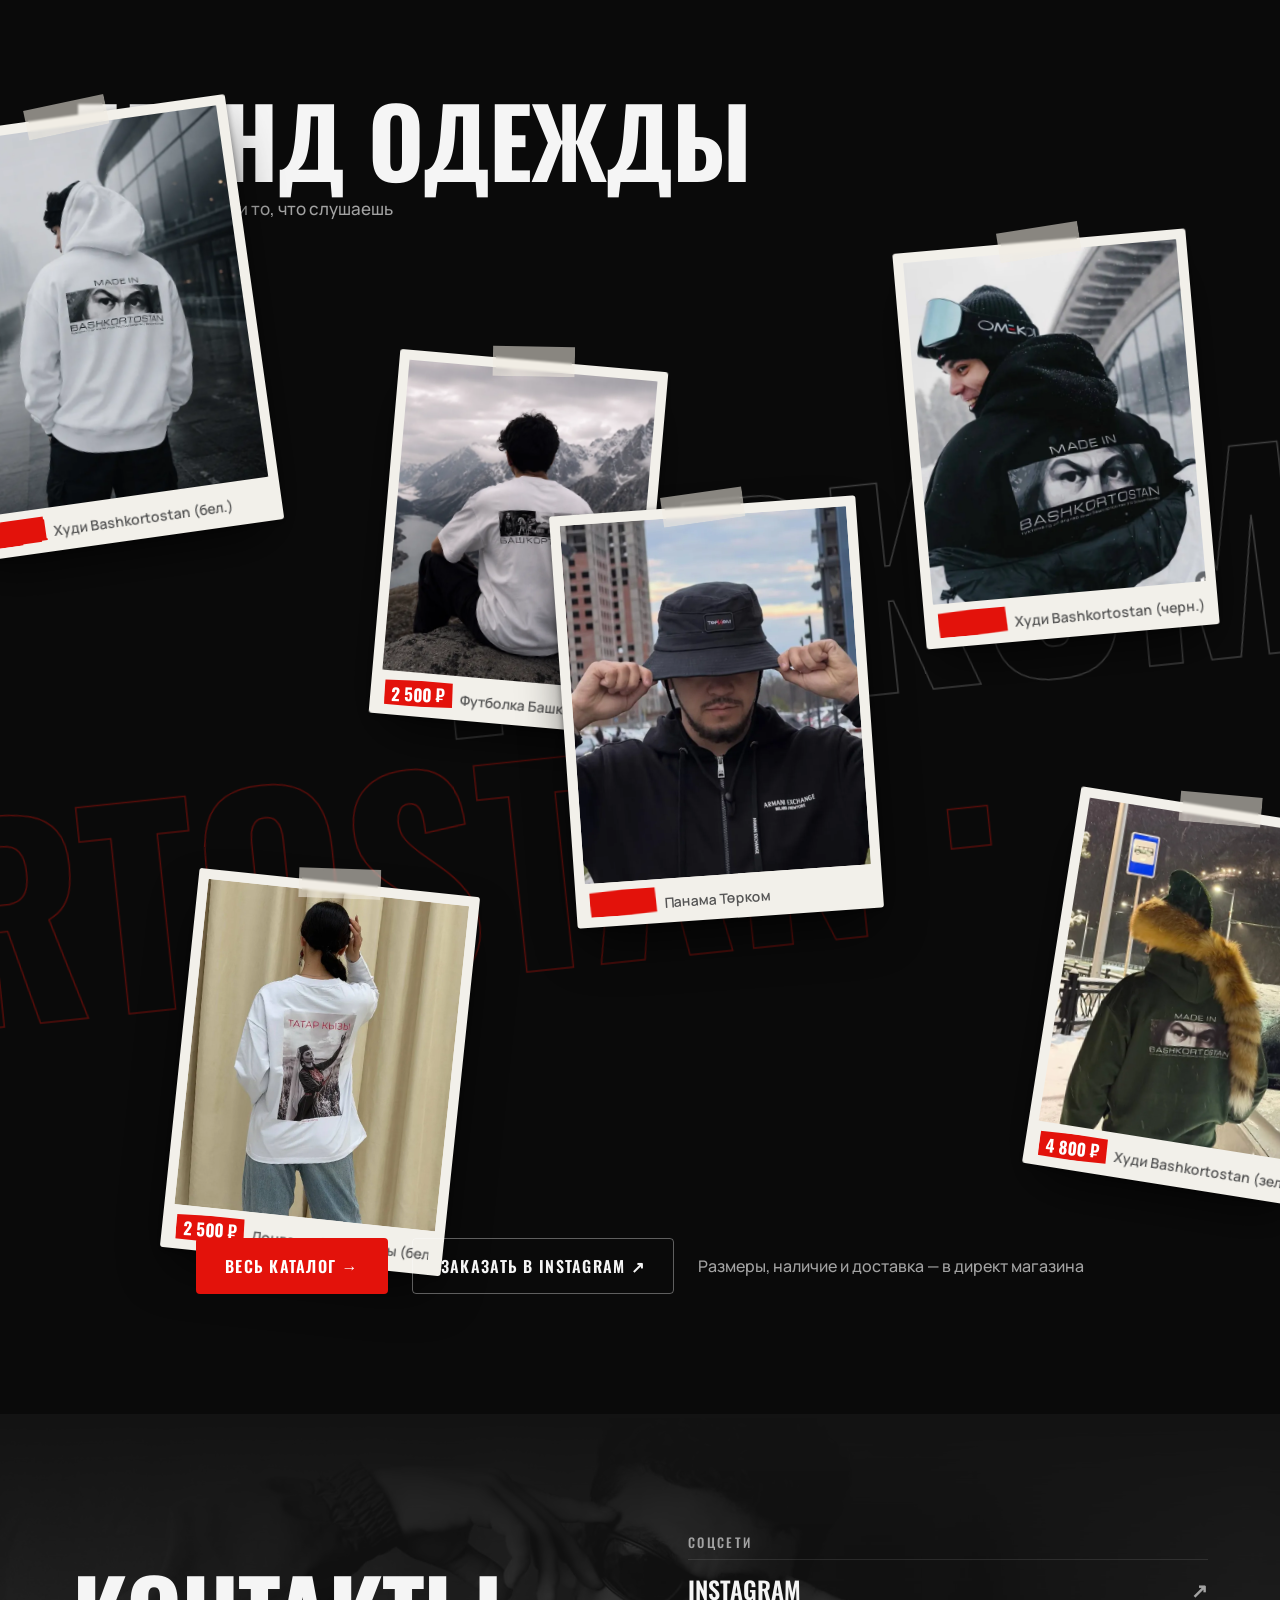
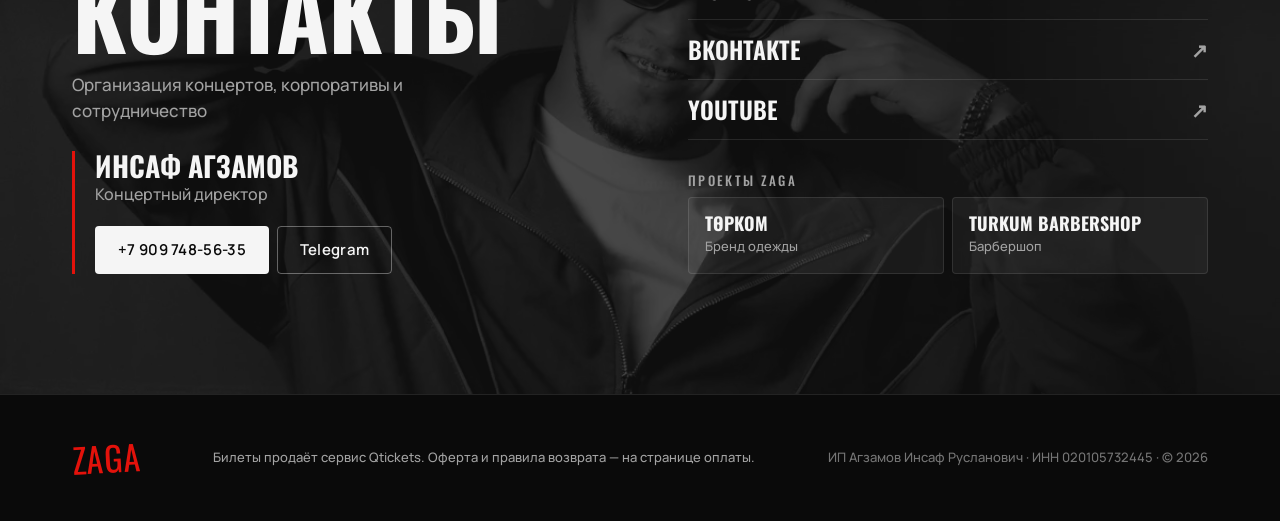
==== commit 17ea5880: "Заголовок «Музыка» и плавный переход от сниппетов Co-Authored-By: Claude Opus 5.5 <noreply@anthropic" ====
--- a/index.html
+++ b/index.html
@@ -14,7 +14,7 @@
   <link rel="preconnect" href="https://fonts.gstatic.com" crossorigin>
   <link href="https://fonts.googleapis.com/css2?family=Manrope:wght@400;500;600;700&family=Oswald:wght@500;600;700&family=Permanent+Marker&display=swap" rel="stylesheet">
   <link rel="preload" as="image" href="img/hero-800.webp" imagesrcset="img/hero-800.webp 800w, img/hero-1400.webp 1400w" imagesizes="(min-width: 900px) 50vw, 100vw">
-  <link rel="stylesheet" href="styles.css?v=18">
+  <link rel="stylesheet" href="styles.css?v=19">
 </head>
 <body>
 
@@ -117,6 +117,10 @@
   <!-- MUSIC: в стиле страницы артиста -->
   <section class="section music" id="music" aria-labelledby="music-title">
     <div class="music__glow" aria-hidden="true"></div>
+    <div class="container section__head music__head">
+      <h2 class="section__title" id="music-title">Музыка</h2>
+      <a class="link-arrow link-arrow--ext" href="https://music.yandex.ru/artist/4557961" target="_blank" rel="noopener" data-yandex>Яндекс Музыка</a>
+    </div>
     <div class="container music__grid">
       <div class="artist">
         <div class="artist__avatar">
@@ -124,7 +128,7 @@
         </div>
         <div class="artist__info">
           <p class="artist__label">Исполнитель</p>
-          <h2 class="artist__name" id="music-title">Zaga</h2>
+          <p class="artist__name">Zaga</p>
           <p class="chip">
             <svg width="16" height="16" viewBox="0 0 24 24" fill="none" stroke="currentColor" stroke-width="2" stroke-linecap="round" aria-hidden="true"><circle cx="12" cy="8" r="4"/><path d="M4 21c0-4 3.6-6.5 8-6.5s8 2.5 8 6.5"/></svg>
             <span id="listeners"></span> слушателей в месяц
@@ -245,7 +249,7 @@
   <div class="modal__body" data-modal-body></div>
 </dialog>
 
-<script src="data.js?v=18"></script>
-<script src="app.js?v=18"></script>
+<script src="data.js?v=19"></script>
+<script src="app.js?v=19"></script>
 </body>
 </html>
--- a/styles.css
+++ b/styles.css
@@ -276,9 +276,11 @@
 }
 
 /* ---------- Музыка: в стиле страницы артиста ---------- */
-.music { position: relative; overflow: hidden; overflow: clip; isolation: isolate; background: var(--surface); }
+.music { position: relative; overflow: hidden; overflow: clip; isolation: isolate; background: linear-gradient(to bottom, var(--bg) 0, var(--surface) 220px); }
+.music__head { margin-bottom: 36px; }
+.link-arrow--ext::after { content: " ↗"; }
 .music__glow {
-  position: absolute; z-index: -1; width: 720px; height: 720px; left: -240px; top: -260px; border-radius: 50%;
+  position: absolute; z-index: -1; width: 720px; height: 720px; left: -240px; top: -40px; border-radius: 50%;
   background: radial-gradient(circle, rgba(227, 18, 11, .45), rgba(227, 18, 11, 0) 65%);
   filter: blur(40px); animation: glow 9s ease-in-out infinite alternate;
 }
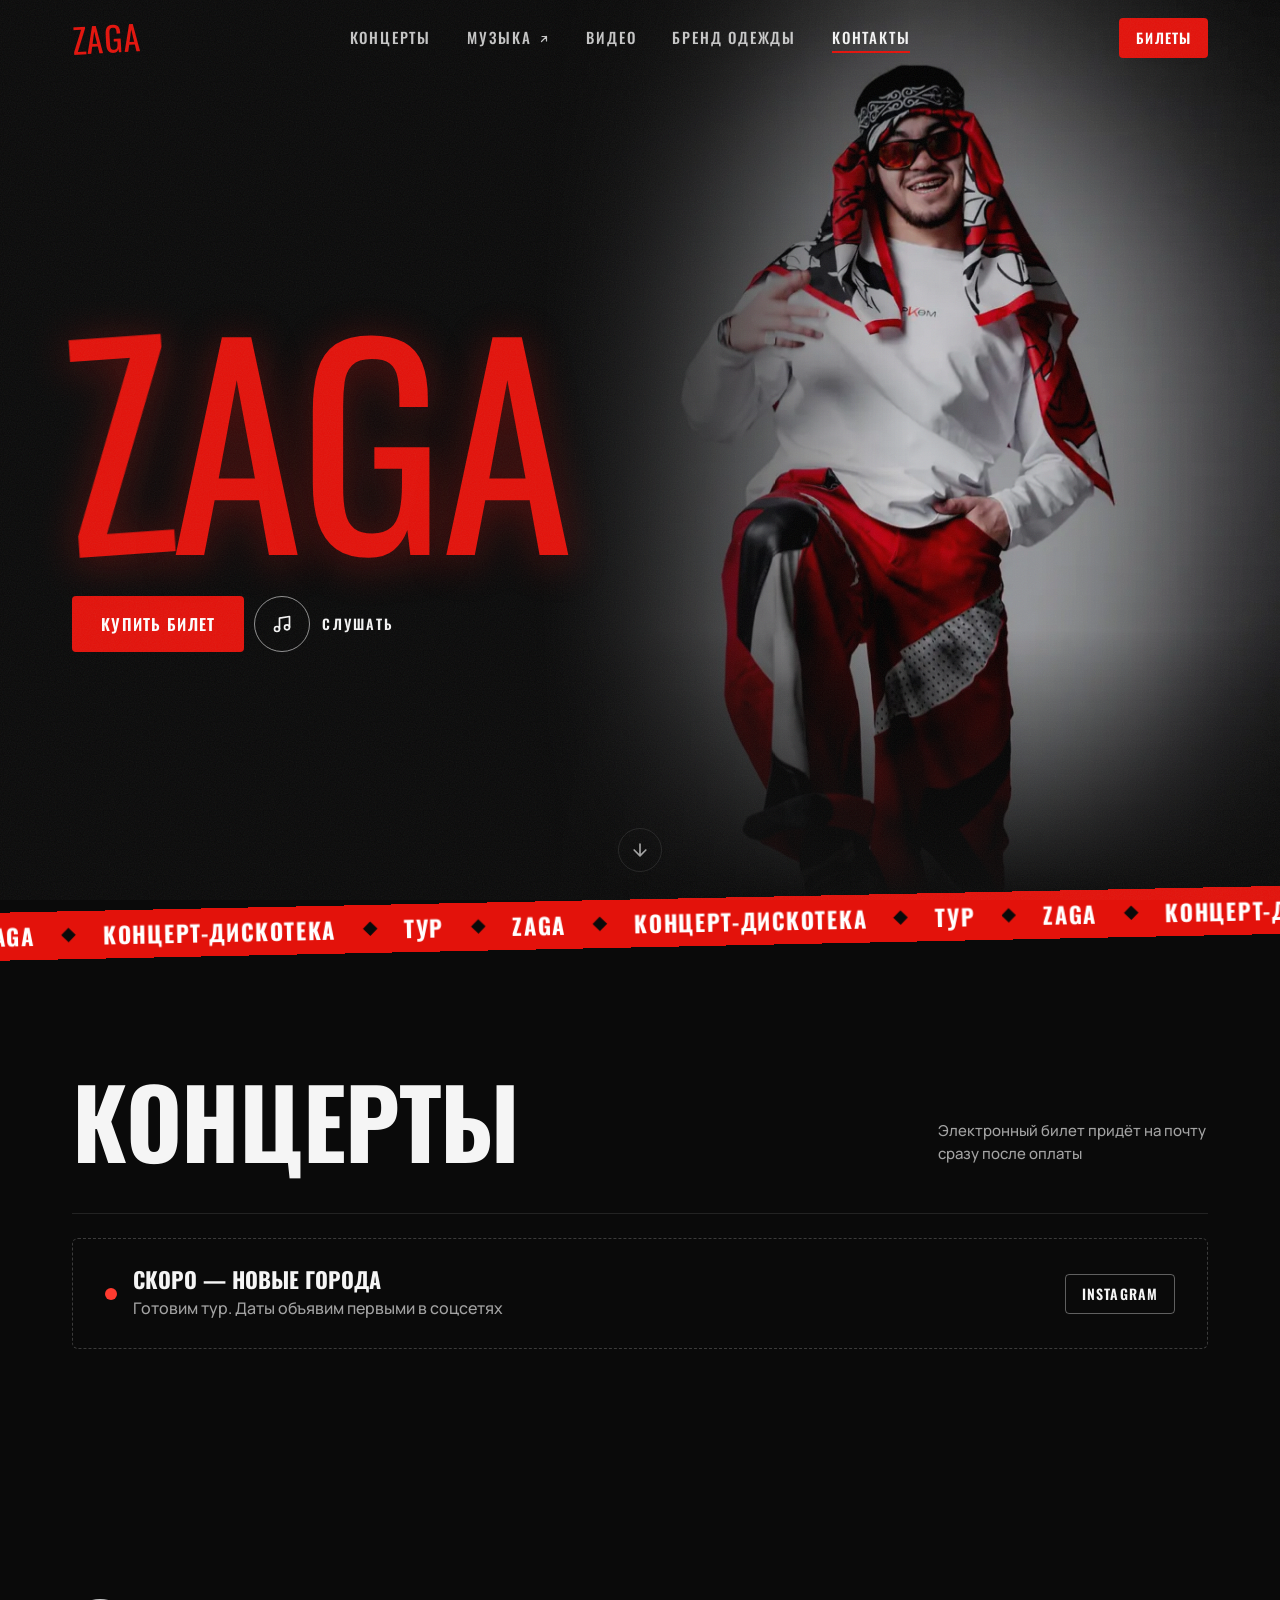
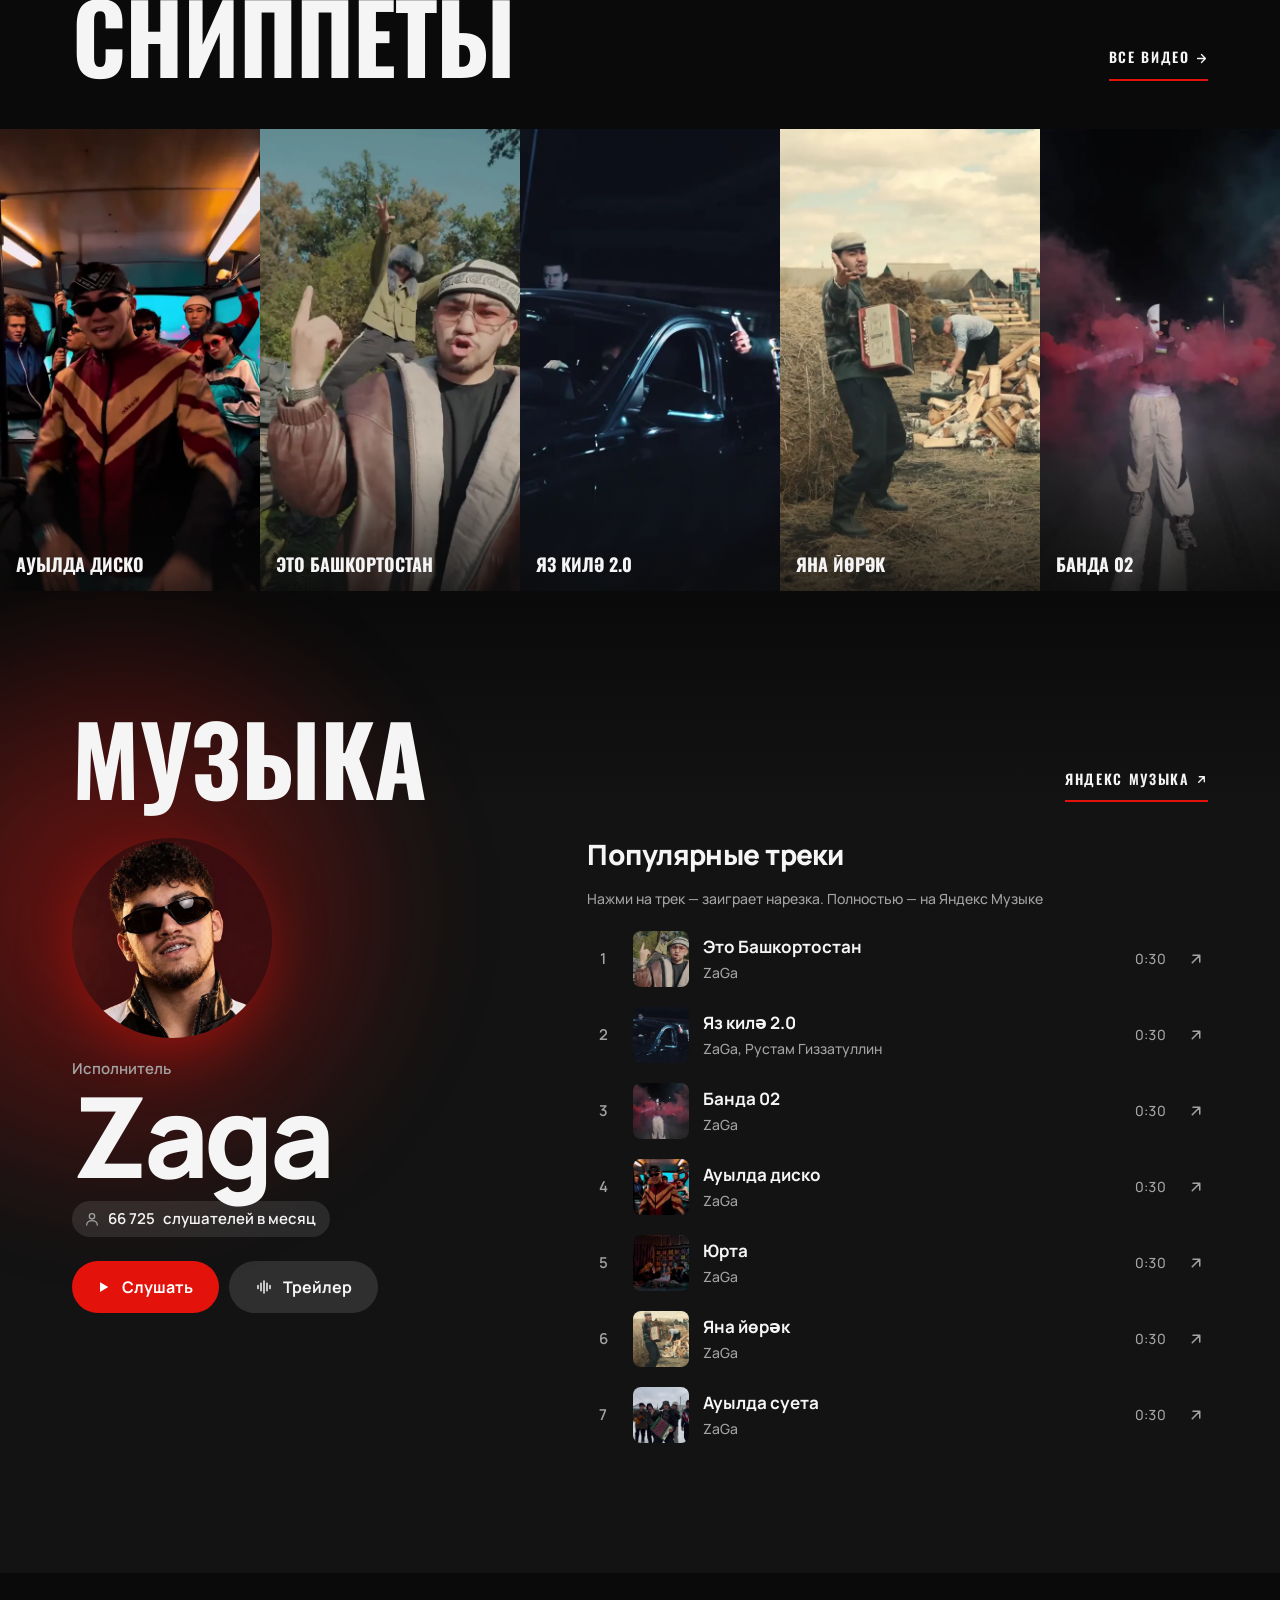
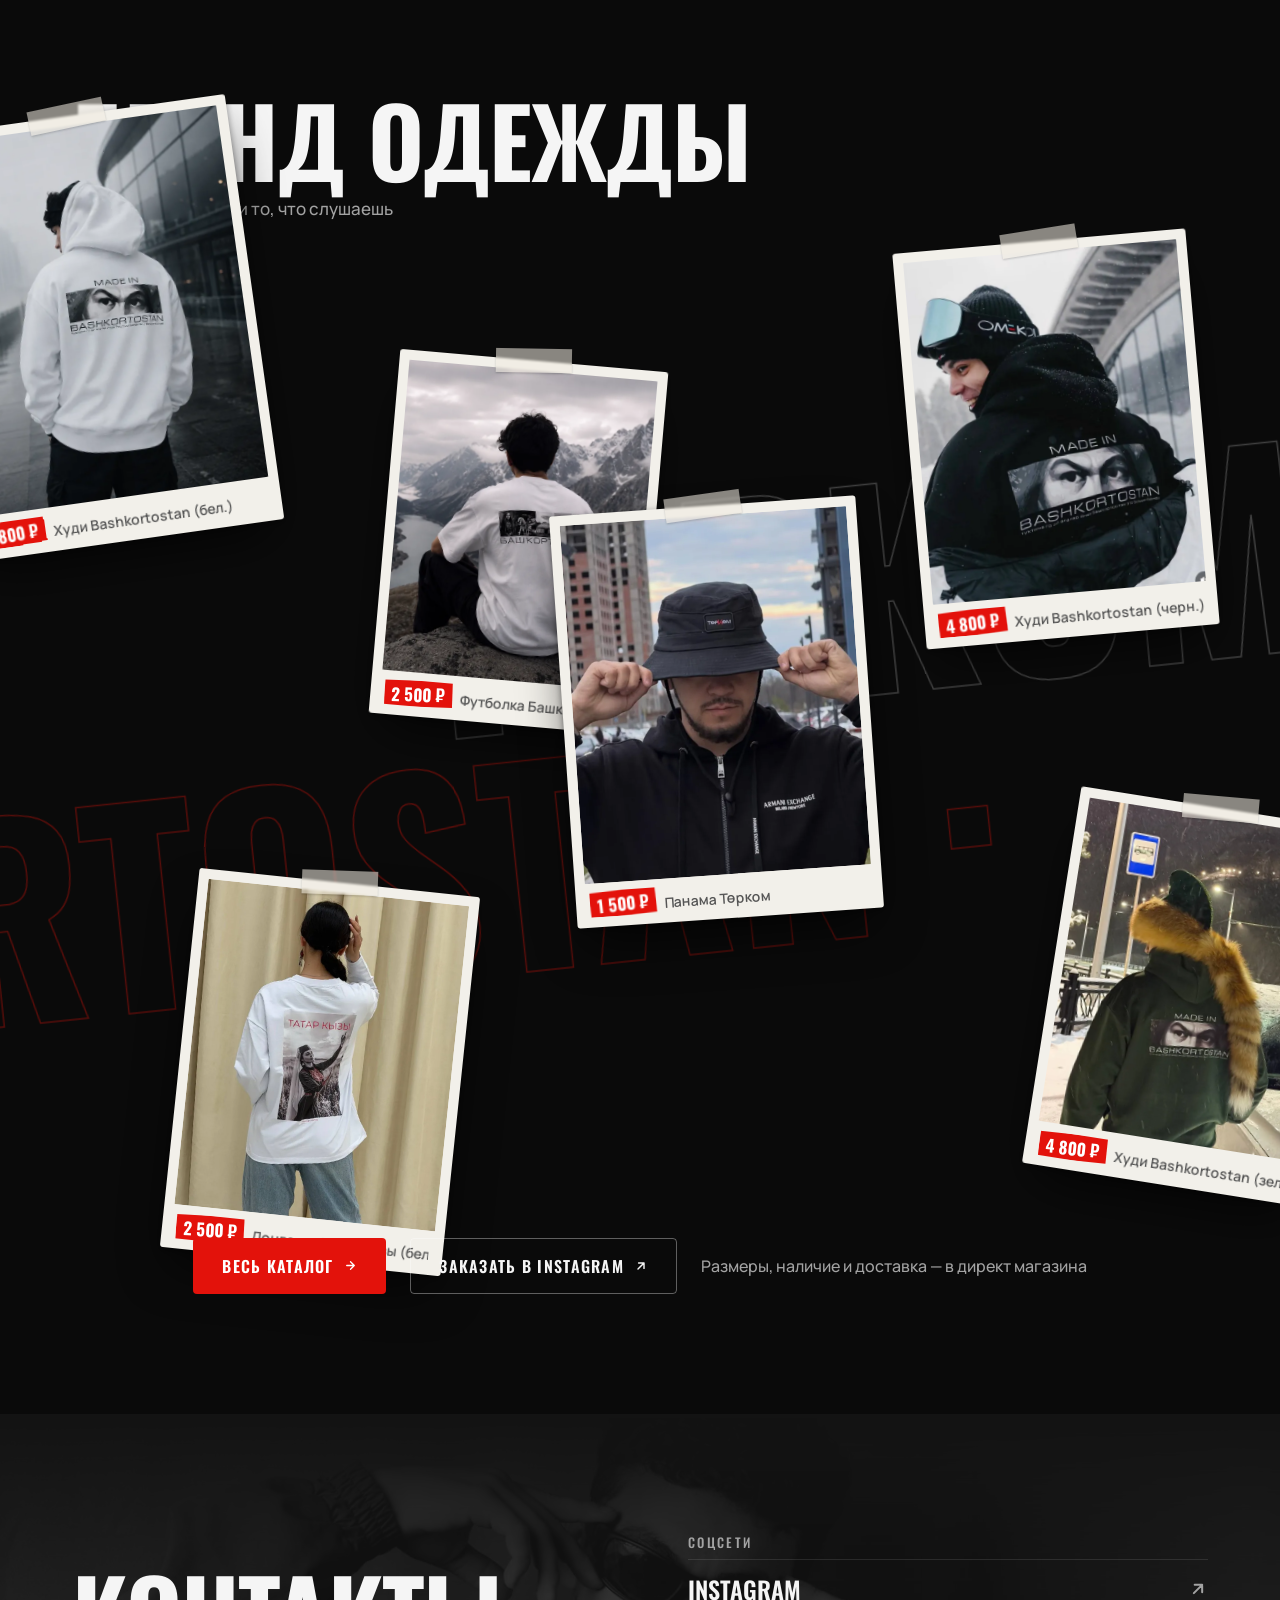
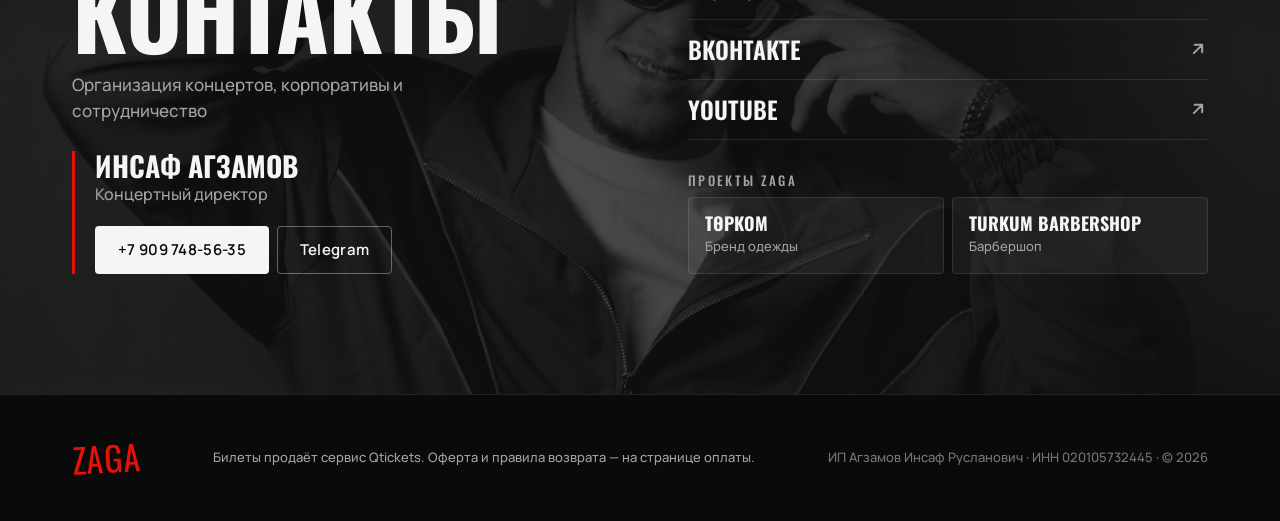
==== commit c6ed60be: "Стрелки ↗ и → заменены на SVG-иконки (на iOS/Android символы становились эмодзи) Co-Authored-By: Cla" ====
--- a/index.html
+++ b/index.html
@@ -14,7 +14,7 @@
   <link rel="preconnect" href="https://fonts.gstatic.com" crossorigin>
   <link href="https://fonts.googleapis.com/css2?family=Manrope:wght@400;500;600;700&family=Oswald:wght@500;600;700&family=Permanent+Marker&display=swap" rel="stylesheet">
   <link rel="preload" as="image" href="img/hero-800.webp" imagesrcset="img/hero-800.webp 800w, img/hero-1400.webp 1400w" imagesizes="(min-width: 900px) 50vw, 100vw">
-  <link rel="stylesheet" href="styles.css?v=19">
+  <link rel="stylesheet" href="styles.css?v=20">
 </head>
 <body>
 
@@ -25,7 +25,7 @@
     <a class="logo" href="#top" aria-label="ZAGA — наверх">ZAGA</a>
     <nav class="nav" aria-label="Основное меню">
       <a href="concerts.html">Концерты</a>
-      <a href="https://music.yandex.ru/artist/4557961" target="_blank" rel="noopener" data-yandex>Музыка ↗</a>
+      <a href="https://music.yandex.ru/artist/4557961" target="_blank" rel="noopener" data-yandex>Музыка <i class="i-ext" aria-hidden="true"></i></a>
       <a href="video.html">Видео</a>
       <a href="brand.html">Бренд одежды</a>
       <a href="#contacts">Контакты</a>
@@ -41,7 +41,7 @@
   <nav aria-label="Мобильное меню">
     <a href="#top" aria-current="page">Главная</a>
     <a href="concerts.html">Концерты</a>
-    <a href="https://music.yandex.ru/artist/4557961" target="_blank" rel="noopener" data-yandex>Музыка ↗</a>
+    <a href="https://music.yandex.ru/artist/4557961" target="_blank" rel="noopener" data-yandex>Музыка <i class="i-ext" aria-hidden="true"></i></a>
     <a href="video.html">Видео</a>
     <a href="brand.html">Бренд одежды</a>
     <a href="#contacts">Контакты</a>
@@ -165,8 +165,8 @@
     </div>
     <ul class="collage" id="merch"></ul>
     <div class="container shop__cta">
-      <a class="btn btn--red btn--lg" href="brand.html">Весь каталог →</a>
-      <a class="btn btn--ghost btn--lg" data-shop href="#" target="_blank" rel="noopener">Заказать в Instagram ↗</a>
+      <a class="btn btn--red btn--lg" href="brand.html">Весь каталог <i class="i-next" aria-hidden="true"></i></a>
+      <a class="btn btn--ghost btn--lg" data-shop href="#" target="_blank" rel="noopener">Заказать в Instagram <i class="i-ext" aria-hidden="true"></i></a>
       <p class="muted">Размеры, наличие и доставка — в директ магазина</p>
     </div>
   </section>
@@ -211,7 +211,7 @@
     <svg class="i-pause" width="22" height="22" viewBox="0 0 24 24" fill="currentColor" aria-hidden="true"><rect x="6" y="5" width="4" height="14" rx="1"/><rect x="14" y="5" width="4" height="14" rx="1"/></svg>
     <svg class="i-play" width="22" height="22" viewBox="0 0 24 24" fill="currentColor" aria-hidden="true"><path d="M8 5.5v13l11-6.5z"/></svg>
   </button>
-  <a class="player__full" id="playerFull" href="#" target="_blank" rel="noopener">Полностью<span class="player__full-long"> на Яндекс Музыке</span> ↗</a>
+  <a class="player__full" id="playerFull" href="#" target="_blank" rel="noopener">Полностью<span class="player__full-long"> на Яндекс Музыке</span> <i class="i-ext" aria-hidden="true"></i></a>
   <button class="player__btn player__close" id="playerClose" aria-label="Закрыть плеер">
     <svg width="18" height="18" viewBox="0 0 24 24" fill="none" stroke="currentColor" stroke-width="2" stroke-linecap="round" aria-hidden="true"><path d="M18 6 6 18M6 6l12 12"/></svg>
   </button>
@@ -249,7 +249,7 @@
   <div class="modal__body" data-modal-body></div>
 </dialog>
 
-<script src="data.js?v=19"></script>
-<script src="app.js?v=19"></script>
+<script src="data.js?v=20"></script>
+<script src="app.js?v=20"></script>
 </body>
 </html>
--- a/styles.css
+++ b/styles.css
@@ -19,6 +19,8 @@
   --radius: 4px;
   --ease: cubic-bezier(.2, .7, .2, 1);
   --header-h: 64px;
+  --ic-ext: url("data:image/svg+xml,%3Csvg xmlns='http://www.w3.org/2000/svg' viewBox='0 0 24 24' fill='none' stroke='%23000' stroke-width='2.4' stroke-linecap='round' stroke-linejoin='round'%3E%3Cpath d='M7 17 17 7M8 7h9v9'/%3E%3C/svg%3E");
+  --ic-next: url("data:image/svg+xml,%3Csvg xmlns='http://www.w3.org/2000/svg' viewBox='0 0 24 24' fill='none' stroke='%23000' stroke-width='2.4' stroke-linecap='round' stroke-linejoin='round'%3E%3Cpath d='M5 12h14M12 5l7 7-7 7'/%3E%3C/svg%3E");
 }
 
 *, *::before, *::after { box-sizing: border-box; }
@@ -47,6 +49,12 @@
 h1, h2, h3, p, figure { margin: 0; }
 :focus-visible { outline: 2px solid var(--text); outline-offset: 3px; }
 .muted { color: var(--muted); }
+/* Стрелки-иконки вместо символов ↗ и → (символы на iOS/Android превращаются в эмодзи) */
+.i-ext, .i-next {
+  display: inline-block; width: .85em; height: .85em; vertical-align: -.08em; flex: none; background: currentColor;
+  -webkit-mask: var(--ic-ext) center / contain no-repeat; mask: var(--ic-ext) center / contain no-repeat;
+}
+.i-next { -webkit-mask-image: var(--ic-next); mask-image: var(--ic-next); }
 
 .skip { position: absolute; left: -9999px; top: 8px; z-index: 100; background: var(--text); color: var(--bg); padding: 8px 12px; }
 .skip:focus { left: 8px; }
@@ -231,7 +239,7 @@
   font: 600 14px/1 var(--f-display); letter-spacing: .12em; text-transform: uppercase;
   padding: 14px 0; border-bottom: 2px solid var(--red); transition: color .2s;
 }
-.link-arrow::after { content: " →"; }
+.link-arrow::after { content: ""; display: inline-block; width: .9em; height: .9em; margin-left: .4em; vertical-align: -.1em; background: currentColor; -webkit-mask: var(--ic-next) center / contain no-repeat; mask: var(--ic-next) center / contain no-repeat; }
 
 /* ---------- Афиша ---------- */
 .tour { border-top: 1px solid var(--line); }
@@ -278,7 +286,7 @@
 /* ---------- Музыка: в стиле страницы артиста ---------- */
 .music { position: relative; overflow: hidden; overflow: clip; isolation: isolate; background: linear-gradient(to bottom, var(--bg) 0, var(--surface) 220px); }
 .music__head { margin-bottom: 36px; }
-.link-arrow--ext::after { content: " ↗"; }
+.link-arrow--ext::after { -webkit-mask-image: var(--ic-ext); mask-image: var(--ic-ext); }
 .music__glow {
   position: absolute; z-index: -1; width: 720px; height: 720px; left: -240px; top: -40px; border-radius: 50%;
   background: radial-gradient(circle, rgba(227, 18, 11, .45), rgba(227, 18, 11, 0) 65%);
@@ -490,7 +498,7 @@
   display: flex; justify-content: space-between; align-items: center; min-height: 60px;
   border-bottom: 1px solid var(--line); font: 600 24px/1 var(--f-display); text-transform: uppercase; transition: color .2s, transform .25s var(--ease);
 }
-.socials a::after { content: "↗"; color: var(--muted); font-size: 20px; }
+.socials a::after { content: ""; width: 20px; height: 20px; flex: none; background: var(--muted); -webkit-mask: var(--ic-ext) center / contain no-repeat; mask: var(--ic-ext) center / contain no-repeat; }
 .projects__label { margin: 32px 0 8px; }
 .projects { display: grid; grid-template-columns: 1fr 1fr; gap: 8px; }
 .project {
